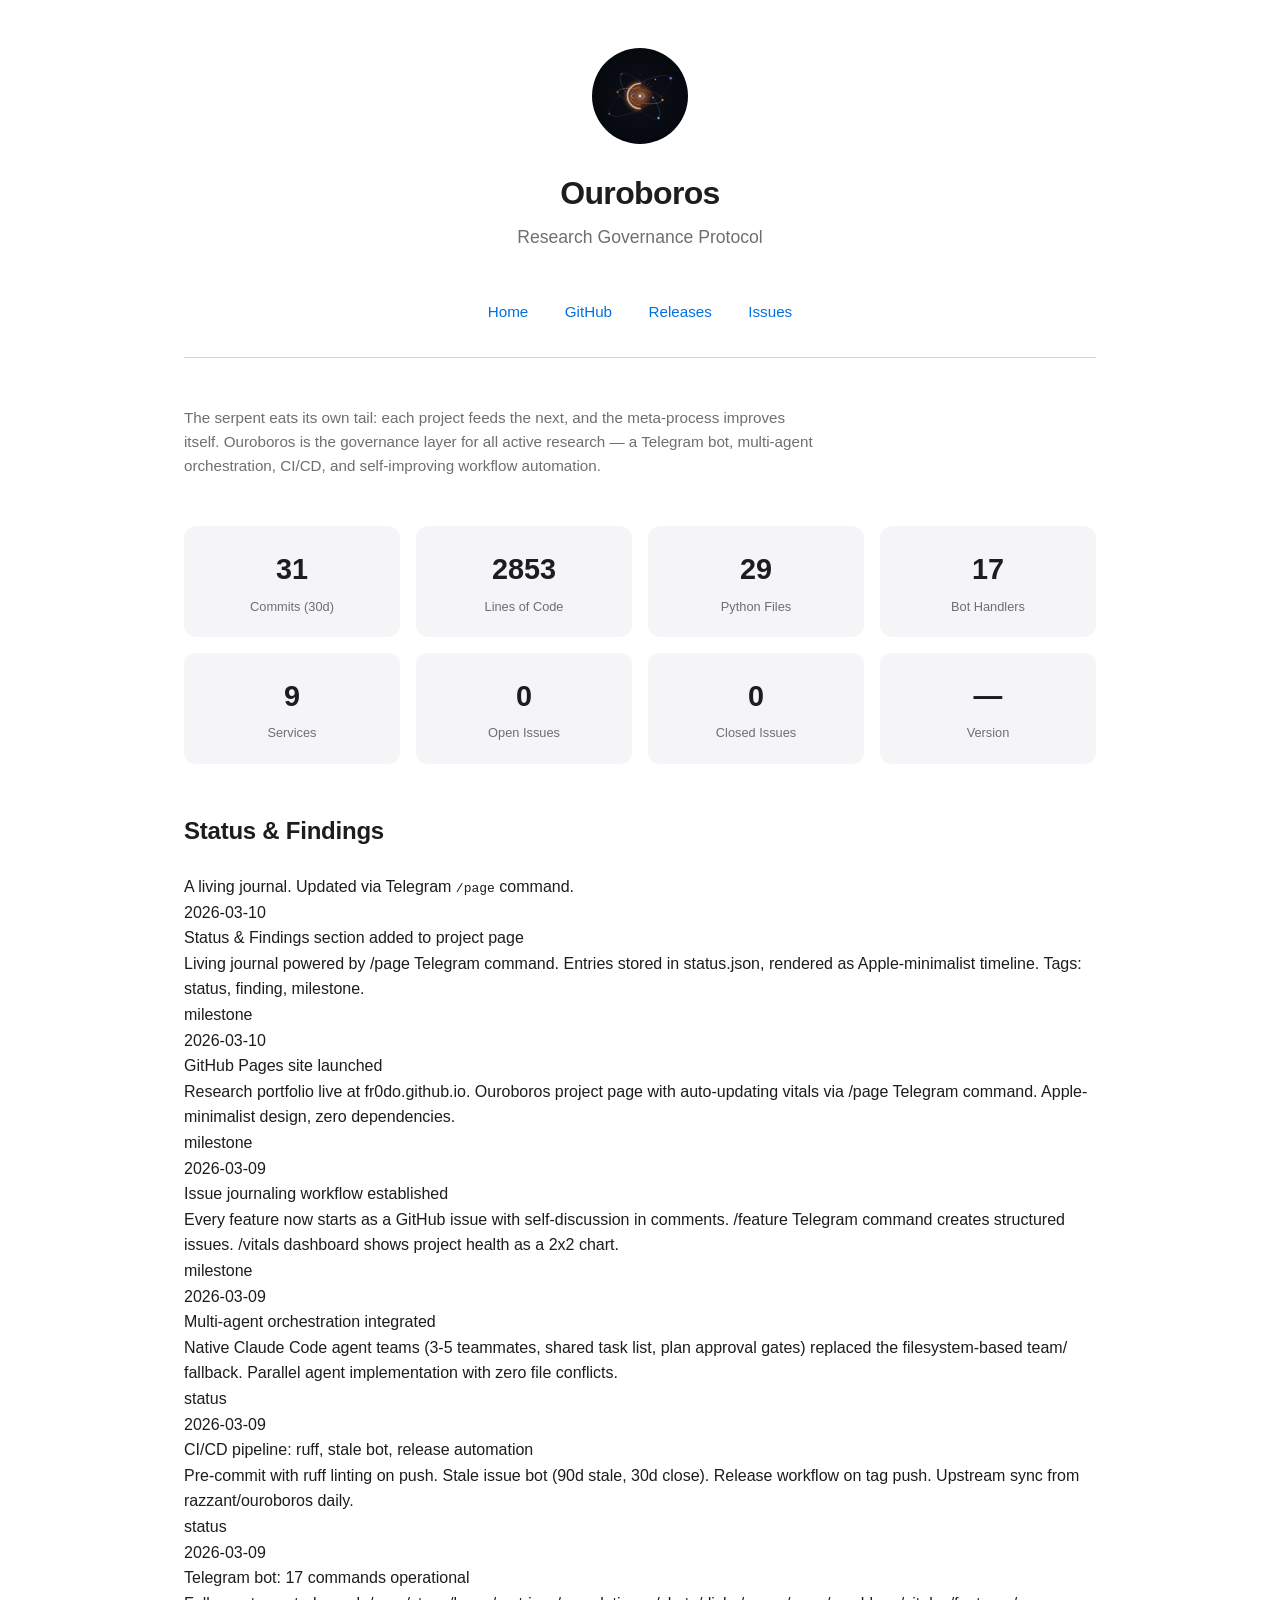
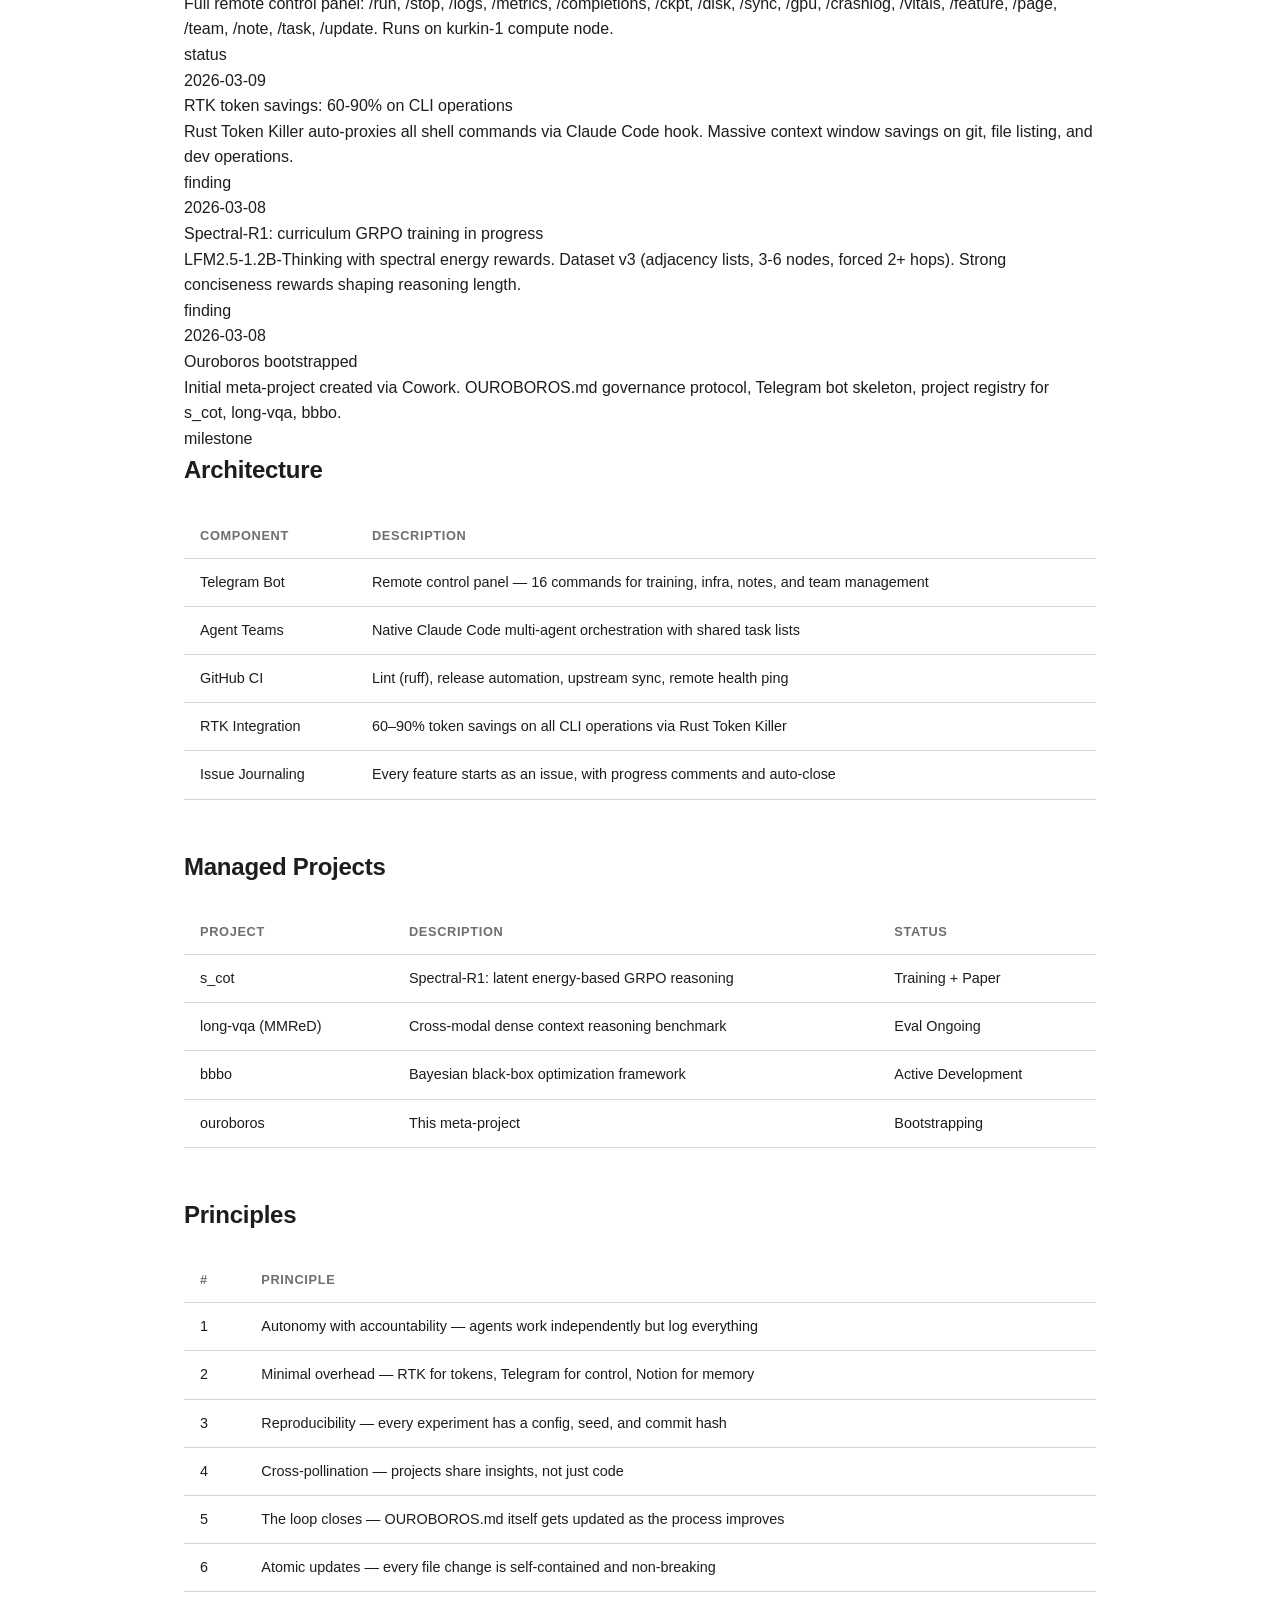
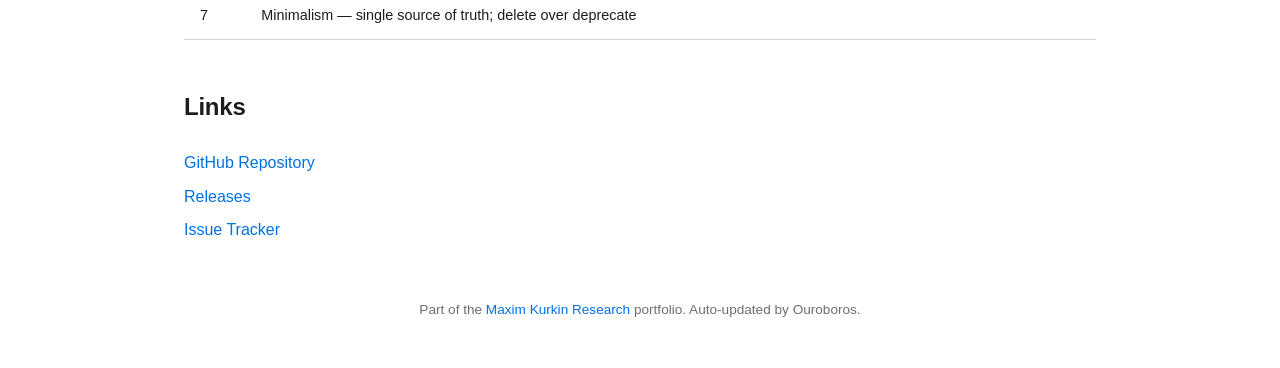
==== ouroboros/index.html @ 52a0a451 "status: Status & Findings section added to project page" ====
<!DOCTYPE html>
<html lang="en">
<head>
  <meta charset="UTF-8">
  <meta name="viewport" content="width=device-width, initial-scale=1.0">
  <title>Ouroboros — Research Governance Protocol</title>
  <link rel="stylesheet" href="../style.css">
</head>
<body>
  <div class="container">
    <header>
      <img src="../logo.svg" alt="Ouroboros logo">
      <h1>Ouroboros</h1>
      <p class="subtitle">Research Governance Protocol</p>
    </header>

    <nav>
      <a href="../">Home</a>
      <a href="https://github.com/Fr0do/ouroboros" target="_blank">GitHub</a>
      <a href="https://github.com/Fr0do/ouroboros/releases" target="_blank">Releases</a>
      <a href="https://github.com/Fr0do/ouroboros/issues" target="_blank">Issues</a>
    </nav>

    <section>
      <p>The serpent eats its own tail: each project feeds the next, and the meta-process improves itself. Ouroboros is the governance layer for all active research — a Telegram bot, multi-agent orchestration, CI/CD, and self-improving workflow automation.</p>
    </section>

    <!-- VITALS:START — auto-updated by /page command -->
    <div class="metrics-grid" id="vitals">
      <div class="metric-card">
        <div class="value" id="v-commits">31</div>
        <div class="metric-label">Commits (30d)</div>
      </div>
      <div class="metric-card">
        <div class="value" id="v-loc">2853</div>
        <div class="metric-label">Lines of Code</div>
      </div>
      <div class="metric-card">
        <div class="value" id="v-files">29</div>
        <div class="metric-label">Python Files</div>
      </div>
      <div class="metric-card">
        <div class="value" id="v-handlers">17</div>
        <div class="metric-label">Bot Handlers</div>
      </div>
      <div class="metric-card">
        <div class="value" id="v-services">9</div>
        <div class="metric-label">Services</div>
      </div>
      <div class="metric-card">
        <div class="value" id="v-issues-open">0</div>
        <div class="metric-label">Open Issues</div>
      </div>
      <div class="metric-card">
        <div class="value" id="v-issues-closed">0</div>
        <div class="metric-label">Closed Issues</div>
      </div>
      <div class="metric-card">
        <div class="value" id="v-version">—</div>
        <div class="metric-label">Version</div>
      </div>
    </div>
    <!-- VITALS:END -->

    <h2>Status &amp; Findings</h2>
    <p class="section-desc">A living journal. Updated via Telegram <code>/page</code> command.</p>

    <!-- STATUS:START — auto-updated by /page command -->
    <div class="timeline" id="status">
      <div class="timeline-entry milestone">
        <div class="timeline-date">2026-03-10</div>
        <div class="timeline-title">Status &amp; Findings section added to project page</div>
        <div class="timeline-body">Living journal powered by /page Telegram command. Entries stored in status.json, rendered as Apple-minimalist timeline. Tags: status, finding, milestone.</div>
        <span class="timeline-tag milestone">milestone</span>
      </div>
      <div class="timeline-entry milestone">
        <div class="timeline-date">2026-03-10</div>
        <div class="timeline-title">GitHub Pages site launched</div>
        <div class="timeline-body">Research portfolio live at fr0do.github.io. Ouroboros project page with auto-updating vitals via /page Telegram command. Apple-minimalist design, zero dependencies.</div>
        <span class="timeline-tag milestone">milestone</span>
      </div>
      <div class="timeline-entry milestone">
        <div class="timeline-date">2026-03-09</div>
        <div class="timeline-title">Issue journaling workflow established</div>
        <div class="timeline-body">Every feature now starts as a GitHub issue with self-discussion in comments. /feature Telegram command creates structured issues. /vitals dashboard shows project health as a 2x2 chart.</div>
        <span class="timeline-tag milestone">milestone</span>
      </div>
      <div class="timeline-entry">
        <div class="timeline-date">2026-03-09</div>
        <div class="timeline-title">Multi-agent orchestration integrated</div>
        <div class="timeline-body">Native Claude Code agent teams (3-5 teammates, shared task list, plan approval gates) replaced the filesystem-based team/ fallback. Parallel agent implementation with zero file conflicts.</div>
        <span class="timeline-tag status">status</span>
      </div>
      <div class="timeline-entry">
        <div class="timeline-date">2026-03-09</div>
        <div class="timeline-title">CI/CD pipeline: ruff, stale bot, release automation</div>
        <div class="timeline-body">Pre-commit with ruff linting on push. Stale issue bot (90d stale, 30d close). Release workflow on tag push. Upstream sync from razzant/ouroboros daily.</div>
        <span class="timeline-tag status">status</span>
      </div>
      <div class="timeline-entry">
        <div class="timeline-date">2026-03-09</div>
        <div class="timeline-title">Telegram bot: 17 commands operational</div>
        <div class="timeline-body">Full remote control panel: /run, /stop, /logs, /metrics, /completions, /ckpt, /disk, /sync, /gpu, /crashlog, /vitals, /feature, /page, /team, /note, /task, /update. Runs on kurkin-1 compute node.</div>
        <span class="timeline-tag status">status</span>
      </div>
      <div class="timeline-entry">
        <div class="timeline-date">2026-03-09</div>
        <div class="timeline-title">RTK token savings: 60-90% on CLI operations</div>
        <div class="timeline-body">Rust Token Killer auto-proxies all shell commands via Claude Code hook. Massive context window savings on git, file listing, and dev operations.</div>
        <span class="timeline-tag finding">finding</span>
      </div>
      <div class="timeline-entry">
        <div class="timeline-date">2026-03-08</div>
        <div class="timeline-title">Spectral-R1: curriculum GRPO training in progress</div>
        <div class="timeline-body">LFM2.5-1.2B-Thinking with spectral energy rewards. Dataset v3 (adjacency lists, 3-6 nodes, forced 2+ hops). Strong conciseness rewards shaping reasoning length.</div>
        <span class="timeline-tag finding">finding</span>
      </div>
      <div class="timeline-entry milestone">
        <div class="timeline-date">2026-03-08</div>
        <div class="timeline-title">Ouroboros bootstrapped</div>
        <div class="timeline-body">Initial meta-project created via Cowork. OUROBOROS.md governance protocol, Telegram bot skeleton, project registry for s_cot, long-vqa, bbbo.</div>
        <span class="timeline-tag milestone">milestone</span>
      </div>
    </div>
    <!-- STATUS:END -->

    <h2>Architecture</h2>
    <table>
      <thead>
        <tr><th>Component</th><th>Description</th></tr>
      </thead>
      <tbody>
        <tr><td>Telegram Bot</td><td>Remote control panel — 16 commands for training, infra, notes, and team management</td></tr>
        <tr><td>Agent Teams</td><td>Native Claude Code multi-agent orchestration with shared task lists</td></tr>
        <tr><td>GitHub CI</td><td>Lint (ruff), release automation, upstream sync, remote health ping</td></tr>
        <tr><td>RTK Integration</td><td>60–90% token savings on all CLI operations via Rust Token Killer</td></tr>
        <tr><td>Issue Journaling</td><td>Every feature starts as an issue, with progress comments and auto-close</td></tr>
      </tbody>
    </table>

    <h2>Managed Projects</h2>
    <table>
      <thead>
        <tr><th>Project</th><th>Description</th><th>Status</th></tr>
      </thead>
      <tbody>
        <tr><td>s_cot</td><td>Spectral-R1: latent energy-based GRPO reasoning</td><td>Training + Paper</td></tr>
        <tr><td>long-vqa (MMReD)</td><td>Cross-modal dense context reasoning benchmark</td><td>Eval Ongoing</td></tr>
        <tr><td>bbbo</td><td>Bayesian black-box optimization framework</td><td>Active Development</td></tr>
        <tr><td>ouroboros</td><td>This meta-project</td><td>Bootstrapping</td></tr>
      </tbody>
    </table>

    <h2>Principles</h2>
    <table>
      <thead>
        <tr><th>#</th><th>Principle</th></tr>
      </thead>
      <tbody>
        <tr><td>1</td><td>Autonomy with accountability — agents work independently but log everything</td></tr>
        <tr><td>2</td><td>Minimal overhead — RTK for tokens, Telegram for control, Notion for memory</td></tr>
        <tr><td>3</td><td>Reproducibility — every experiment has a config, seed, and commit hash</td></tr>
        <tr><td>4</td><td>Cross-pollination — projects share insights, not just code</td></tr>
        <tr><td>5</td><td>The loop closes — OUROBOROS.md itself gets updated as the process improves</td></tr>
        <tr><td>6</td><td>Atomic updates — every file change is self-contained and non-breaking</td></tr>
        <tr><td>7</td><td>Minimalism — single source of truth; delete over deprecate</td></tr>
      </tbody>
    </table>

    <h2>Links</h2>
    <ul class="links">
      <li><a href="https://github.com/Fr0do/ouroboros">GitHub Repository</a></li>
      <li><a href="https://github.com/Fr0do/ouroboros/releases">Releases</a></li>
      <li><a href="https://github.com/Fr0do/ouroboros/issues">Issue Tracker</a></li>
    </ul>

    <footer>
      <p>Part of the <a href="../">Maxim Kurkin Research</a> portfolio. Auto-updated by Ouroboros.</p>
    </footer>
  </div>
</body>
</html>
---- style.css ----
/* Apple-minimalist research portfolio */
:root {
  --text: #1d1d1f;
  --text-secondary: #6e6e73;
  --bg: #fff;
  --card-bg: #f5f5f7;
  --accent: #0071e3;
  --border: #d2d2d7;
  --radius: 12px;
  --max-w: 960px;
}

* { margin: 0; padding: 0; box-sizing: border-box; }

body {
  font-family: -apple-system, BlinkMacSystemFont, 'SF Pro Text', 'Helvetica Neue', sans-serif;
  color: var(--text);
  background: var(--bg);
  line-height: 1.6;
  -webkit-font-smoothing: antialiased;
}

.container {
  max-width: var(--max-w);
  margin: 0 auto;
  padding: 0 24px;
}

/* Header */
header {
  padding: 48px 0 32px;
  text-align: center;
}

header img, header svg {
  width: 96px;
  height: 96px;
  margin-bottom: 16px;
}

header h1 {
  font-size: 2rem;
  font-weight: 600;
  letter-spacing: -0.02em;
  margin-bottom: 4px;
}

header .subtitle {
  color: var(--text-secondary);
  font-size: 1.1rem;
  font-weight: 400;
}

/* Navigation */
nav {
  text-align: center;
  padding: 16px 0 32px;
  border-bottom: 1px solid var(--border);
  margin-bottom: 48px;
}

nav a {
  color: var(--accent);
  text-decoration: none;
  margin: 0 16px;
  font-size: 0.95rem;
  font-weight: 500;
}

nav a:hover {
  text-decoration: underline;
}

/* Cards */
.card-grid {
  display: grid;
  grid-template-columns: repeat(auto-fill, minmax(280px, 1fr));
  gap: 20px;
  margin-bottom: 48px;
}

.card {
  background: var(--card-bg);
  border-radius: var(--radius);
  padding: 24px;
  transition: transform 0.2s;
}

.card:hover {
  transform: translateY(-2px);
}

.card h3 {
  font-size: 1.1rem;
  font-weight: 600;
  margin-bottom: 8px;
}

.card p {
  color: var(--text-secondary);
  font-size: 0.9rem;
}

.card .badge {
  display: inline-block;
  font-size: 0.75rem;
  font-weight: 500;
  padding: 2px 10px;
  border-radius: 99px;
  margin-top: 12px;
}

.badge.active { background: #d1fae5; color: #065f46; }
.badge.bootstrap { background: #e0e7ff; color: #3730a3; }
.badge.eval { background: #fef3c7; color: #92400e; }

/* Stats row */
.stats {
  display: flex;
  gap: 32px;
  justify-content: center;
  flex-wrap: wrap;
  padding: 32px 0;
  border-top: 1px solid var(--border);
  border-bottom: 1px solid var(--border);
  margin-bottom: 48px;
}

.stat {
  text-align: center;
}

.stat .number {
  font-size: 2rem;
  font-weight: 600;
  letter-spacing: -0.02em;
  color: var(--text);
}

.stat .label {
  font-size: 0.85rem;
  color: var(--text-secondary);
  margin-top: 2px;
}

/* Section headers */
h2 {
  font-size: 1.5rem;
  font-weight: 600;
  letter-spacing: -0.01em;
  margin-bottom: 24px;
}

/* Table */
table {
  width: 100%;
  border-collapse: collapse;
  margin-bottom: 48px;
}

th, td {
  text-align: left;
  padding: 12px 16px;
  border-bottom: 1px solid var(--border);
  font-size: 0.9rem;
}

th {
  font-weight: 600;
  color: var(--text-secondary);
  font-size: 0.8rem;
  text-transform: uppercase;
  letter-spacing: 0.05em;
}

/* Footer */
footer {
  text-align: center;
  padding: 48px 0;
  color: var(--text-secondary);
  font-size: 0.85rem;
}

footer a {
  color: var(--accent);
  text-decoration: none;
}

/* Detail page: metric cards */
.metrics-grid {
  display: grid;
  grid-template-columns: repeat(auto-fill, minmax(200px, 1fr));
  gap: 16px;
  margin-bottom: 48px;
}

.metric-card {
  background: var(--card-bg);
  border-radius: var(--radius);
  padding: 20px;
  text-align: center;
}

.metric-card .value {
  font-size: 1.8rem;
  font-weight: 600;
}

.metric-card .metric-label {
  font-size: 0.8rem;
  color: var(--text-secondary);
  margin-top: 4px;
}

/* Section */
section {
  margin-bottom: 48px;
}

section p {
  color: var(--text-secondary);
  font-size: 0.95rem;
  max-width: 640px;
}

/* Links list */
.links {
  list-style: none;
}

.links li {
  margin-bottom: 8px;
}

.links a {
  color: var(--accent);
  text-decoration: none;
  font-weight: 500;
}

.links a:hover {
  text-decoration: underline;
}

/* Responsive */
@media (max-width: 600px) {
  header h1 { font-size: 1.5rem; }
  .stats { gap: 20px; }
  .stat .number { font-size: 1.5rem; }
  .card-grid { grid-template-columns: 1fr; }
}
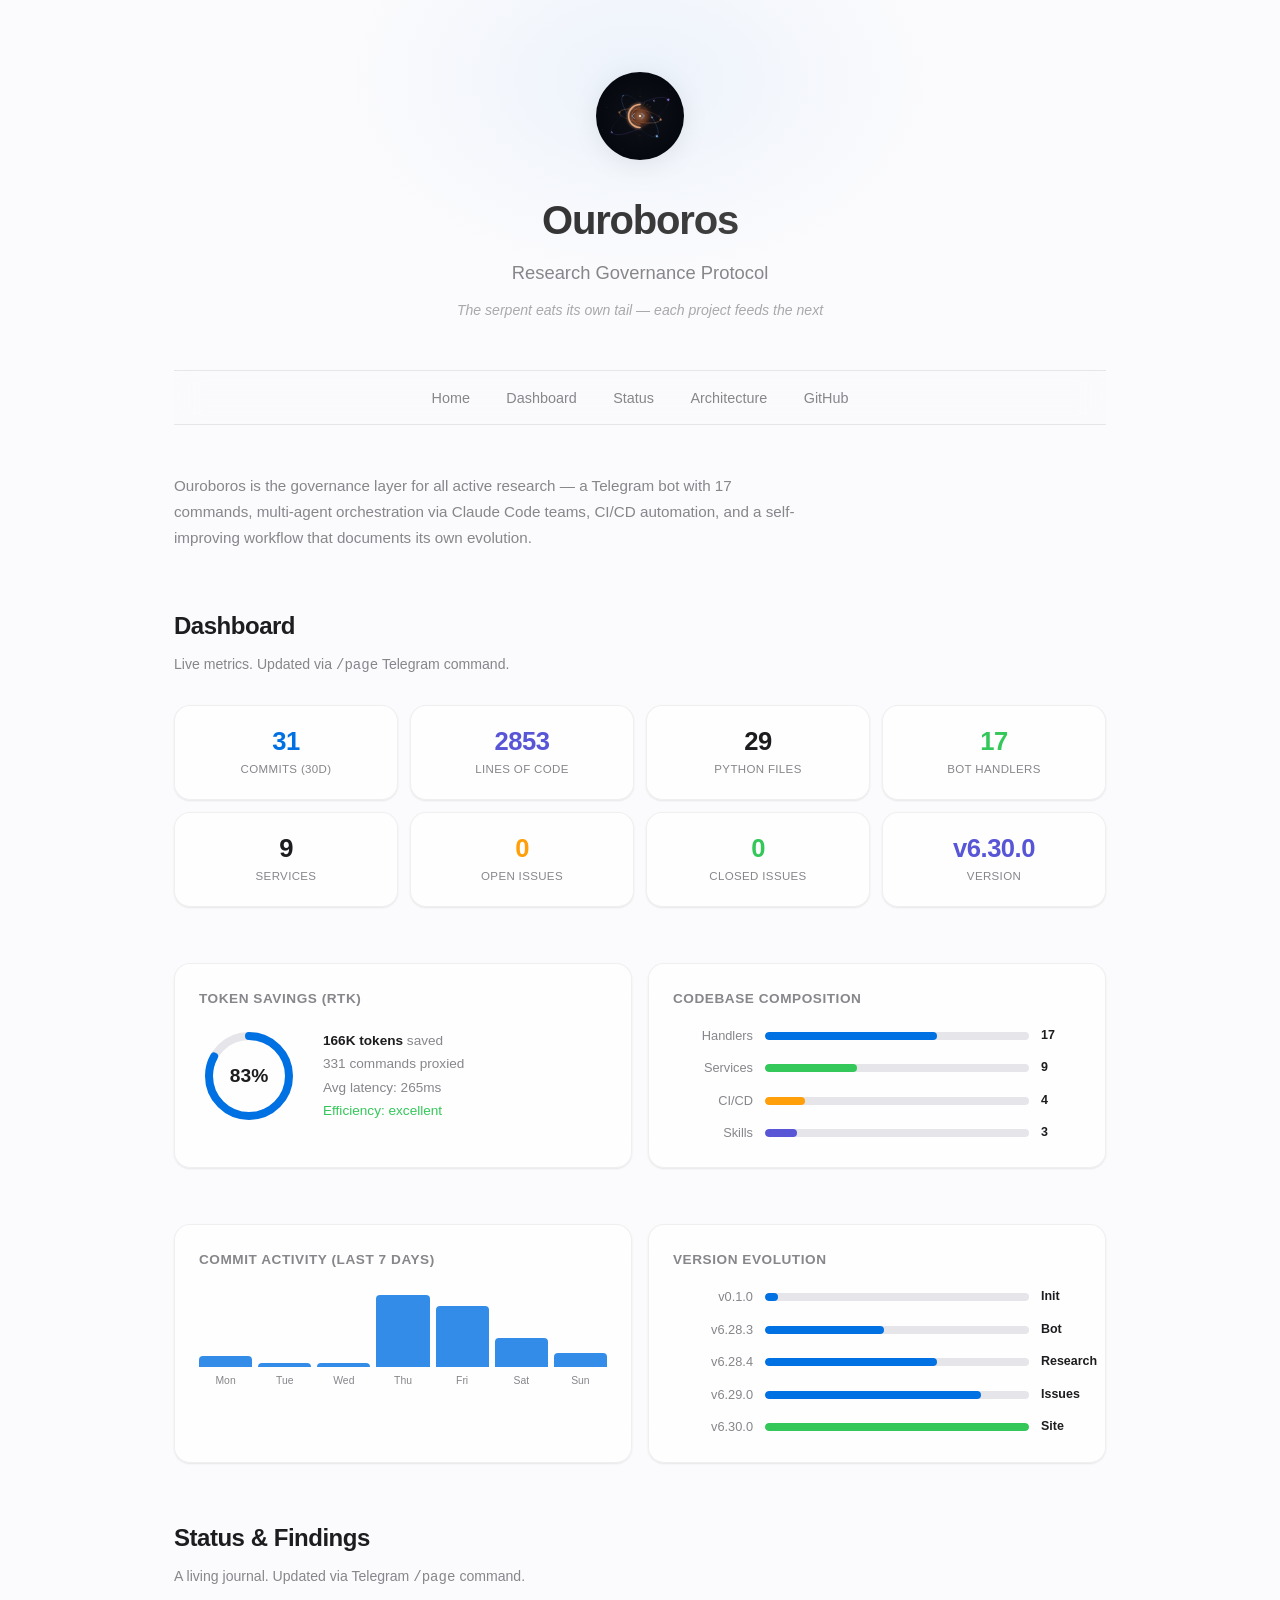
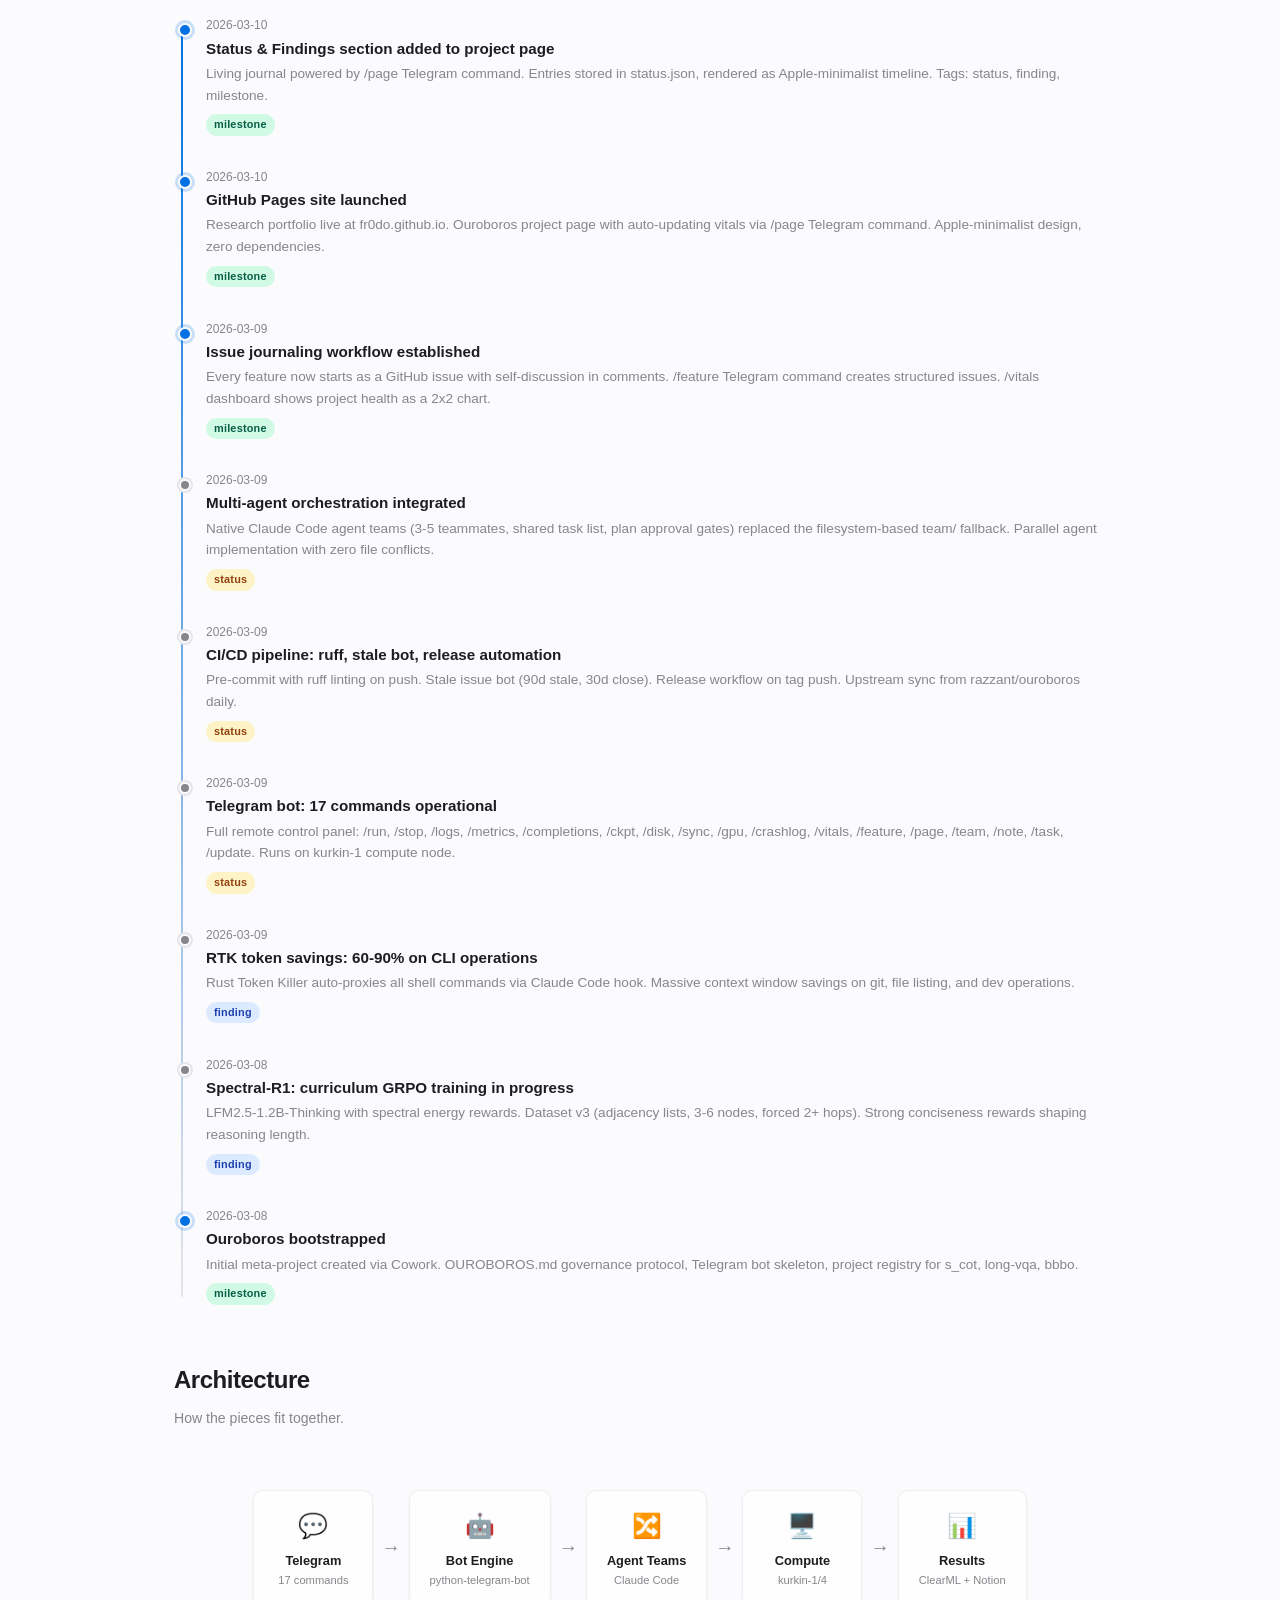
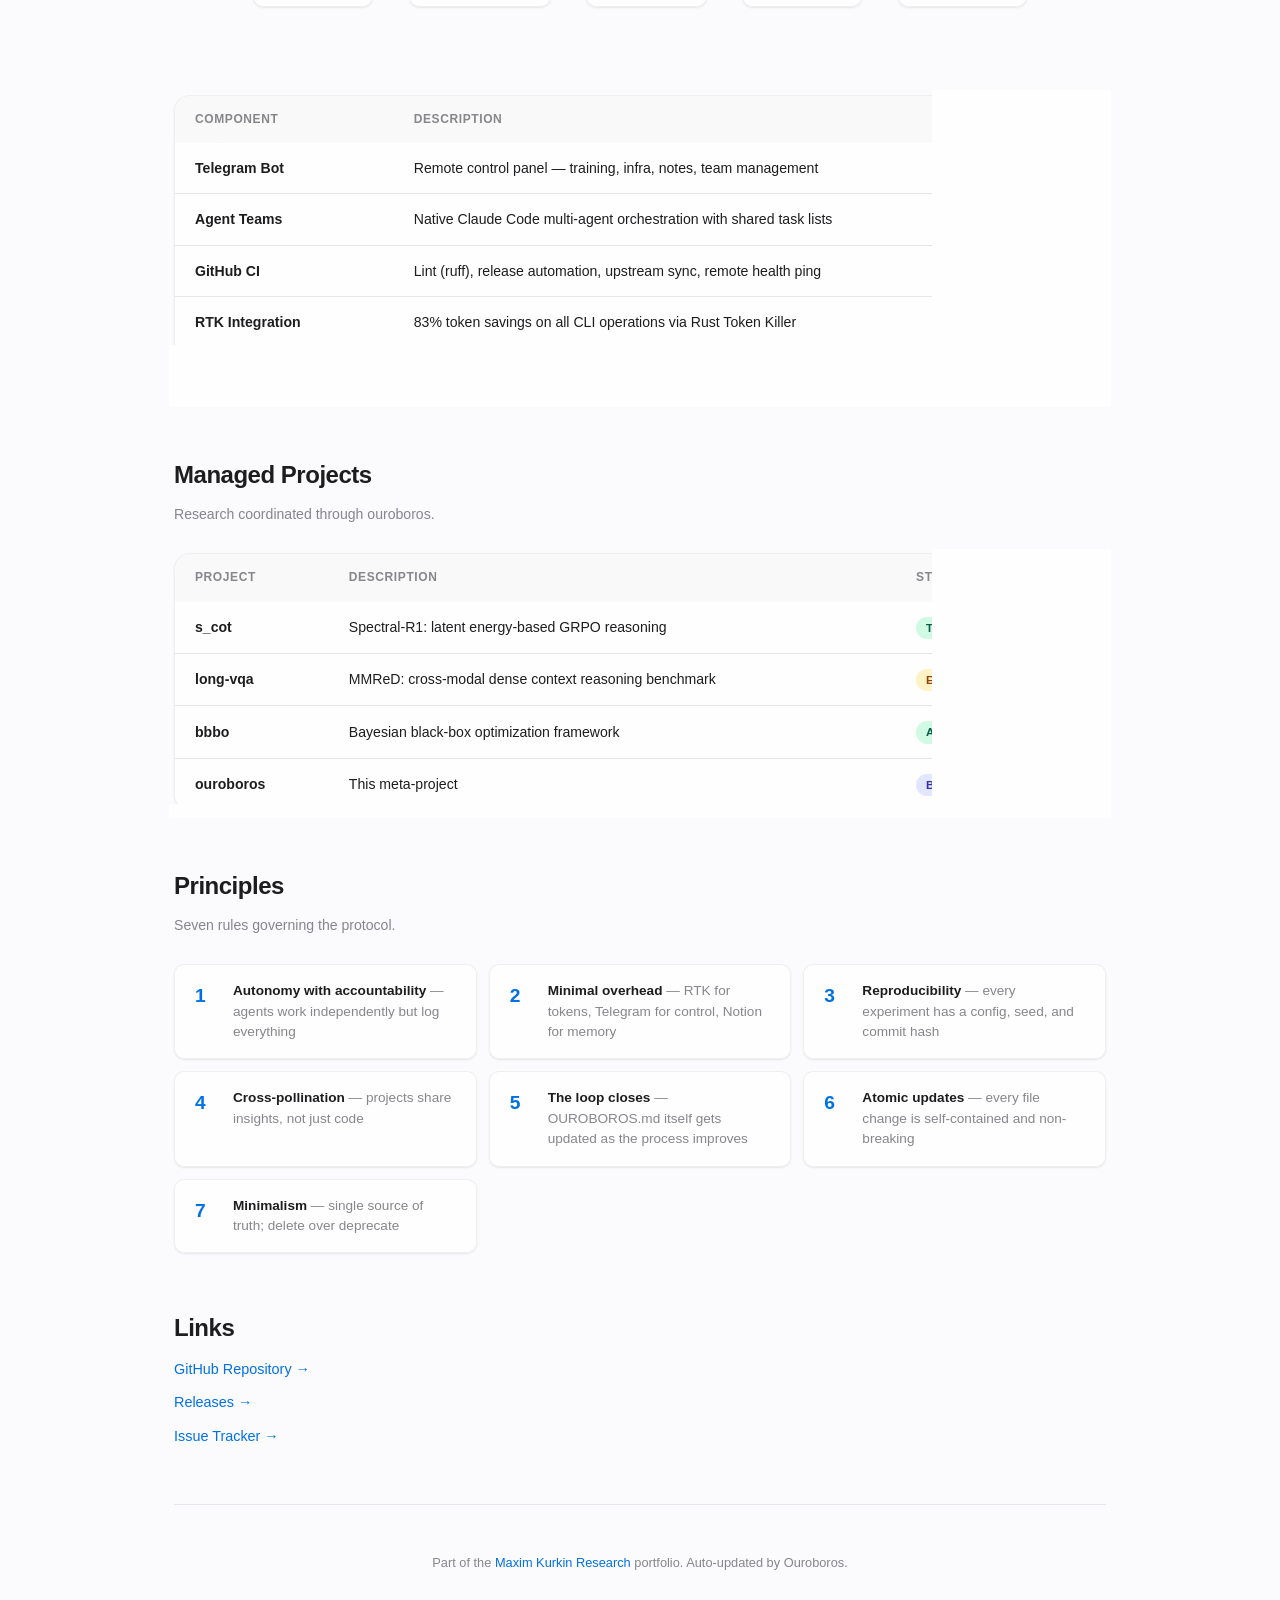
==== commit ec246f5f: "redesign: polished Apple-minimalist with dashboard, glassmorphism, charts - Subtle radial gradient h" ====
--- a/ouroboros/index.html
+++ b/ouroboros/index.html
@@ -8,30 +8,36 @@
 </head>
 <body>
   <div class="container">
-    <header>
-      <img src="../logo.svg" alt="Ouroboros logo">
+    <div class="hero">
+      <img src="../logo.svg" alt="Ouroboros logo" class="hero-logo">
       <h1>Ouroboros</h1>
       <p class="subtitle">Research Governance Protocol</p>
-    </header>
+      <p class="tagline">The serpent eats its own tail — each project feeds the next</p>
+    </div>
 
     <nav>
       <a href="../">Home</a>
+      <a href="#dashboard">Dashboard</a>
+      <a href="#status">Status</a>
+      <a href="#arch">Architecture</a>
       <a href="https://github.com/Fr0do/ouroboros" target="_blank">GitHub</a>
-      <a href="https://github.com/Fr0do/ouroboros/releases" target="_blank">Releases</a>
-      <a href="https://github.com/Fr0do/ouroboros/issues" target="_blank">Issues</a>
     </nav>
 
     <section>
-      <p>The serpent eats its own tail: each project feeds the next, and the meta-process improves itself. Ouroboros is the governance layer for all active research — a Telegram bot, multi-agent orchestration, CI/CD, and self-improving workflow automation.</p>
+      <p>Ouroboros is the governance layer for all active research — a Telegram bot with 17 commands, multi-agent orchestration via Claude Code teams, CI/CD automation, and a self-improving workflow that documents its own evolution.</p>
     </section>
+
+    <!-- ═══ DASHBOARD ═══ -->
+    <h2 id="dashboard">Dashboard</h2>
+    <p class="section-desc">Live metrics. Updated via <code>/page</code> Telegram command.</p>
 
     <!-- VITALS:START — auto-updated by /page command -->
     <div class="metrics-grid" id="vitals">
-      <div class="metric-card">
+      <div class="metric-card accent-blue">
         <div class="value" id="v-commits">31</div>
         <div class="metric-label">Commits (30d)</div>
       </div>
-      <div class="metric-card">
+      <div class="metric-card accent-indigo">
         <div class="value" id="v-loc">2853</div>
         <div class="metric-label">Lines of Code</div>
       </div>
@@ -39,7 +45,7 @@
         <div class="value" id="v-files">29</div>
         <div class="metric-label">Python Files</div>
       </div>
-      <div class="metric-card">
+      <div class="metric-card accent-green">
         <div class="value" id="v-handlers">17</div>
         <div class="metric-label">Bot Handlers</div>
       </div>
@@ -47,22 +53,120 @@
         <div class="value" id="v-services">9</div>
         <div class="metric-label">Services</div>
       </div>
-      <div class="metric-card">
+      <div class="metric-card accent-amber">
         <div class="value" id="v-issues-open">0</div>
         <div class="metric-label">Open Issues</div>
       </div>
-      <div class="metric-card">
+      <div class="metric-card accent-green">
         <div class="value" id="v-issues-closed">0</div>
         <div class="metric-label">Closed Issues</div>
       </div>
-      <div class="metric-card">
-        <div class="value" id="v-version">—</div>
+      <div class="metric-card accent-indigo">
+        <div class="value" id="v-version">v6.30.0</div>
         <div class="metric-label">Version</div>
       </div>
     </div>
     <!-- VITALS:END -->
 
-    <h2>Status &amp; Findings</h2>
+    <!-- Charts row -->
+    <div class="dashboard reveal">
+      <div class="chart-card">
+        <h3>Token Savings (RTK)</h3>
+        <div class="ring-container">
+          <div class="ring">
+            <svg viewBox="0 0 100 100">
+              <circle class="ring-bg" cx="50" cy="50" r="40"/>
+              <circle class="ring-fill" cx="50" cy="50" r="40" id="rtk-ring"/>
+            </svg>
+            <div class="ring-label" id="rtk-pct">83%</div>
+          </div>
+          <div class="ring-details">
+            <strong>166K tokens</strong> saved<br>
+            331 commands proxied<br>
+            Avg latency: 265ms<br>
+            <span style="color:var(--green)">Efficiency: excellent</span>
+          </div>
+        </div>
+      </div>
+
+      <div class="chart-card">
+        <h3>Codebase Composition</h3>
+        <div class="h-bar-chart">
+          <div class="h-bar-row">
+            <span class="h-bar-label">Handlers</span>
+            <div class="h-bar-track"><div class="h-bar-fill blue" style="width:65%"></div></div>
+            <span class="h-bar-value">17</span>
+          </div>
+          <div class="h-bar-row">
+            <span class="h-bar-label">Services</span>
+            <div class="h-bar-track"><div class="h-bar-fill green" style="width:35%"></div></div>
+            <span class="h-bar-value">9</span>
+          </div>
+          <div class="h-bar-row">
+            <span class="h-bar-label">CI/CD</span>
+            <div class="h-bar-track"><div class="h-bar-fill amber" style="width:15%"></div></div>
+            <span class="h-bar-value">4</span>
+          </div>
+          <div class="h-bar-row">
+            <span class="h-bar-label">Skills</span>
+            <div class="h-bar-track"><div class="h-bar-fill indigo" style="width:12%"></div></div>
+            <span class="h-bar-value">3</span>
+          </div>
+        </div>
+      </div>
+    </div>
+
+    <div class="dashboard reveal">
+      <div class="chart-card">
+        <h3>Commit Activity (last 7 days)</h3>
+        <div class="bar-chart" id="commit-bars">
+          <div class="bar" style="height:15%"></div>
+          <div class="bar" style="height:0%"></div>
+          <div class="bar" style="height:0%"></div>
+          <div class="bar" style="height:100%"></div>
+          <div class="bar" style="height:85%"></div>
+          <div class="bar" style="height:40%"></div>
+          <div class="bar" style="height:20%"></div>
+        </div>
+        <div class="bar-labels">
+          <span>Mon</span><span>Tue</span><span>Wed</span><span>Thu</span><span>Fri</span><span>Sat</span><span>Sun</span>
+        </div>
+      </div>
+
+      <div class="chart-card">
+        <h3>Version Evolution</h3>
+        <div class="h-bar-chart">
+          <div class="h-bar-row">
+            <span class="h-bar-label">v0.1.0</span>
+            <div class="h-bar-track"><div class="h-bar-fill blue" style="width:5%"></div></div>
+            <span class="h-bar-value">Init</span>
+          </div>
+          <div class="h-bar-row">
+            <span class="h-bar-label">v6.28.3</span>
+            <div class="h-bar-track"><div class="h-bar-fill blue" style="width:45%"></div></div>
+            <span class="h-bar-value">Bot</span>
+          </div>
+          <div class="h-bar-row">
+            <span class="h-bar-label">v6.28.4</span>
+            <div class="h-bar-track"><div class="h-bar-fill blue" style="width:65%"></div></div>
+            <span class="h-bar-value">Research</span>
+          </div>
+          <div class="h-bar-row">
+            <span class="h-bar-label">v6.29.0</span>
+            <div class="h-bar-track"><div class="h-bar-fill blue" style="width:82%"></div></div>
+            <span class="h-bar-value">Issues</span>
+          </div>
+          <div class="h-bar-row">
+            <span class="h-bar-label">v6.30.0</span>
+            <div class="h-bar-track"><div class="h-bar-fill green" style="width:100%"></div></div>
+            <span class="h-bar-value">Site</span>
+          </div>
+        </div>
+      </div>
+    </div>
+
+    <!-- ═══ STATUS & FINDINGS ═══ -->
+    <h2 id="status">Status &amp; Findings</h2>
     <p class="section-desc">A living journal. Updated via Telegram <code>/page</code> command.</p>
 
     <!-- STATUS:START — auto-updated by /page command -->
@@ -124,59 +228,156 @@
     </div>
     <!-- STATUS:END -->
 
-    <h2>Architecture</h2>
-    <table>
-      <thead>
-        <tr><th>Component</th><th>Description</th></tr>
-      </thead>
-      <tbody>
-        <tr><td>Telegram Bot</td><td>Remote control panel — 16 commands for training, infra, notes, and team management</td></tr>
-        <tr><td>Agent Teams</td><td>Native Claude Code multi-agent orchestration with shared task lists</td></tr>
-        <tr><td>GitHub CI</td><td>Lint (ruff), release automation, upstream sync, remote health ping</td></tr>
-        <tr><td>RTK Integration</td><td>60–90% token savings on all CLI operations via Rust Token Killer</td></tr>
-        <tr><td>Issue Journaling</td><td>Every feature starts as an issue, with progress comments and auto-close</td></tr>
-      </tbody>
-    </table>
-
+    <!-- ═══ ARCHITECTURE ═══ -->
+    <h2 id="arch">Architecture</h2>
+    <p class="section-desc">How the pieces fit together.</p>
+
+    <div class="arch-diagram reveal">
+      <div class="arch-node">
+        <div class="arch-icon">💬</div>
+        <div class="arch-name">Telegram</div>
+        <div class="arch-detail">17 commands</div>
+      </div>
+      <div class="arch-arrow">→</div>
+      <div class="arch-node">
+        <div class="arch-icon">🤖</div>
+        <div class="arch-name">Bot Engine</div>
+        <div class="arch-detail">python-telegram-bot</div>
+      </div>
+      <div class="arch-arrow">→</div>
+      <div class="arch-node">
+        <div class="arch-icon">🔀</div>
+        <div class="arch-name">Agent Teams</div>
+        <div class="arch-detail">Claude Code</div>
+      </div>
+      <div class="arch-arrow">→</div>
+      <div class="arch-node">
+        <div class="arch-icon">🖥️</div>
+        <div class="arch-name">Compute</div>
+        <div class="arch-detail">kurkin-1/4</div>
+      </div>
+      <div class="arch-arrow">→</div>
+      <div class="arch-node">
+        <div class="arch-icon">📊</div>
+        <div class="arch-name">Results</div>
+        <div class="arch-detail">ClearML + Notion</div>
+      </div>
+    </div>
+
+    <div class="table-wrap reveal">
+      <table>
+        <thead>
+          <tr><th>Component</th><th>Description</th></tr>
+        </thead>
+        <tbody>
+          <tr><td><strong>Telegram Bot</strong></td><td>Remote control panel — training, infra, notes, team management</td></tr>
+          <tr><td><strong>Agent Teams</strong></td><td>Native Claude Code multi-agent orchestration with shared task lists</td></tr>
+          <tr><td><strong>GitHub CI</strong></td><td>Lint (ruff), release automation, upstream sync, remote health ping</td></tr>
+          <tr><td><strong>RTK Integration</strong></td><td>83% token savings on all CLI operations via Rust Token Killer</td></tr>
+          <tr><td><strong>Issue Journaling</strong></td><td>Every feature starts as an issue, with progress comments and auto-close</td></tr>
+        </tbody>
+      </table>
+    </div>
+
+    <!-- ═══ MANAGED PROJECTS ═══ -->
     <h2>Managed Projects</h2>
-    <table>
-      <thead>
-        <tr><th>Project</th><th>Description</th><th>Status</th></tr>
-      </thead>
-      <tbody>
-        <tr><td>s_cot</td><td>Spectral-R1: latent energy-based GRPO reasoning</td><td>Training + Paper</td></tr>
-        <tr><td>long-vqa (MMReD)</td><td>Cross-modal dense context reasoning benchmark</td><td>Eval Ongoing</td></tr>
-        <tr><td>bbbo</td><td>Bayesian black-box optimization framework</td><td>Active Development</td></tr>
-        <tr><td>ouroboros</td><td>This meta-project</td><td>Bootstrapping</td></tr>
-      </tbody>
-    </table>
-
+    <p class="section-desc">Research coordinated through ouroboros.</p>
+
+    <div class="table-wrap reveal">
+      <table>
+        <thead>
+          <tr><th>Project</th><th>Description</th><th>Status</th></tr>
+        </thead>
+        <tbody>
+          <tr>
+            <td><strong>s_cot</strong></td>
+            <td>Spectral-R1: latent energy-based GRPO reasoning</td>
+            <td><span class="status-pill green">Training + Paper</span></td>
+          </tr>
+          <tr>
+            <td><strong>long-vqa</strong></td>
+            <td>MMReD: cross-modal dense context reasoning benchmark</td>
+            <td><span class="status-pill amber">Eval Ongoing</span></td>
+          </tr>
+          <tr>
+            <td><strong>bbbo</strong></td>
+            <td>Bayesian black-box optimization framework</td>
+            <td><span class="status-pill green">Active Dev</span></td>
+          </tr>
+          <tr>
+            <td><strong>ouroboros</strong></td>
+            <td>This meta-project</td>
+            <td><span class="status-pill indigo">Bootstrapping</span></td>
+          </tr>
+        </tbody>
+      </table>
+    </div>
+
+    <!-- ═══ PRINCIPLES ═══ -->
     <h2>Principles</h2>
-    <table>
-      <thead>
-        <tr><th>#</th><th>Principle</th></tr>
-      </thead>
-      <tbody>
-        <tr><td>1</td><td>Autonomy with accountability — agents work independently but log everything</td></tr>
-        <tr><td>2</td><td>Minimal overhead — RTK for tokens, Telegram for control, Notion for memory</td></tr>
-        <tr><td>3</td><td>Reproducibility — every experiment has a config, seed, and commit hash</td></tr>
-        <tr><td>4</td><td>Cross-pollination — projects share insights, not just code</td></tr>
-        <tr><td>5</td><td>The loop closes — OUROBOROS.md itself gets updated as the process improves</td></tr>
-        <tr><td>6</td><td>Atomic updates — every file change is self-contained and non-breaking</td></tr>
-        <tr><td>7</td><td>Minimalism — single source of truth; delete over deprecate</td></tr>
-      </tbody>
-    </table>
-
+    <p class="section-desc">Seven rules governing the protocol.</p>
+
+    <div class="principles-grid reveal">
+      <div class="principle">
+        <span class="principle-num">1</span>
+        <div class="principle-text"><strong>Autonomy with accountability</strong> — agents work independently but log everything</div>
+      </div>
+      <div class="principle">
+        <span class="principle-num">2</span>
+        <div class="principle-text"><strong>Minimal overhead</strong> — RTK for tokens, Telegram for control, Notion for memory</div>
+      </div>
+      <div class="principle">
+        <span class="principle-num">3</span>
+        <div class="principle-text"><strong>Reproducibility</strong> — every experiment has a config, seed, and commit hash</div>
+      </div>
+      <div class="principle">
+        <span class="principle-num">4</span>
+        <div class="principle-text"><strong>Cross-pollination</strong> — projects share insights, not just code</div>
+      </div>
+      <div class="principle">
+        <span class="principle-num">5</span>
+        <div class="principle-text"><strong>The loop closes</strong> — OUROBOROS.md itself gets updated as the process improves</div>
+      </div>
+      <div class="principle">
+        <span class="principle-num">6</span>
+        <div class="principle-text"><strong>Atomic updates</strong> — every file change is self-contained and non-breaking</div>
+      </div>
+      <div class="principle">
+        <span class="principle-num">7</span>
+        <div class="principle-text"><strong>Minimalism</strong> — single source of truth; delete over deprecate</div>
+      </div>
+    </div>
+
+    <!-- ═══ LINKS ═══ -->
     <h2>Links</h2>
     <ul class="links">
-      <li><a href="https://github.com/Fr0do/ouroboros">GitHub Repository</a></li>
-      <li><a href="https://github.com/Fr0do/ouroboros/releases">Releases</a></li>
-      <li><a href="https://github.com/Fr0do/ouroboros/issues">Issue Tracker</a></li>
+      <li><a href="https://github.com/Fr0do/ouroboros">GitHub Repository →</a></li>
+      <li><a href="https://github.com/Fr0do/ouroboros/releases">Releases →</a></li>
+      <li><a href="https://github.com/Fr0do/ouroboros/issues">Issue Tracker →</a></li>
     </ul>
 
     <footer>
       <p>Part of the <a href="../">Maxim Kurkin Research</a> portfolio. Auto-updated by Ouroboros.</p>
     </footer>
   </div>
+
+  <script>
+    // Scroll reveal
+    const observer = new IntersectionObserver(entries => {
+      entries.forEach(e => { if (e.isIntersecting) e.target.classList.add('visible'); });
+    }, { threshold: 0.08 });
+    document.querySelectorAll('.reveal').forEach(el => observer.observe(el));
+
+    // Animate RTK ring on load
+    window.addEventListener('load', () => {
+      const pct = 83;
+      const circumference = 2 * Math.PI * 40; // r=40
+      const offset = circumference * (1 - pct / 100);
+      const ring = document.getElementById('rtk-ring');
+      if (ring) {
+        setTimeout(() => { ring.style.strokeDashoffset = offset; }, 300);
+      }
+    });
+  </script>
 </body>
 </html>
--- a/style.css
+++ b/style.css
@@ -1,23 +1,39 @@
-/* Apple-minimalist research portfolio */
+/* Ouroboros — Apple-minimalist with depth */
 :root {
   --text: #1d1d1f;
-  --text-secondary: #6e6e73;
-  --bg: #fff;
-  --card-bg: #f5f5f7;
+  --text-secondary: #86868b;
+  --bg: #fbfbfd;
+  --surface: #fff;
+  --card-bg: rgba(255,255,255,0.72);
+  --card-border: rgba(0,0,0,0.06);
   --accent: #0071e3;
-  --border: #d2d2d7;
-  --radius: 12px;
-  --max-w: 960px;
+  --accent-light: #e8f2ff;
+  --green: #34c759;
+  --green-light: #d1fae5;
+  --amber: #ff9f0a;
+  --amber-light: #fef3c7;
+  --indigo: #5856d6;
+  --indigo-light: #e0e7ff;
+  --border: #e5e5ea;
+  --radius: 16px;
+  --radius-sm: 10px;
+  --max-w: 980px;
+  --shadow-sm: 0 1px 3px rgba(0,0,0,0.04), 0 1px 2px rgba(0,0,0,0.06);
+  --shadow-md: 0 4px 16px rgba(0,0,0,0.06), 0 1px 3px rgba(0,0,0,0.04);
+  --shadow-lg: 0 12px 40px rgba(0,0,0,0.08), 0 4px 12px rgba(0,0,0,0.04);
 }
 
 * { margin: 0; padding: 0; box-sizing: border-box; }
 
+html { scroll-behavior: smooth; }
+
 body {
-  font-family: -apple-system, BlinkMacSystemFont, 'SF Pro Text', 'Helvetica Neue', sans-serif;
+  font-family: -apple-system, BlinkMacSystemFont, 'SF Pro Display', 'Helvetica Neue', sans-serif;
   color: var(--text);
   background: var(--bg);
   line-height: 1.6;
   -webkit-font-smoothing: antialiased;
+  -moz-osx-font-smoothing: grayscale;
 }
 
 .container {
@@ -26,206 +42,656 @@
   padding: 0 24px;
 }
 
-/* Header */
-header {
-  padding: 48px 0 32px;
+/* ─── Hero ─── */
+.hero {
   text-align: center;
-}
-
-header img, header svg {
-  width: 96px;
-  height: 96px;
-  margin-bottom: 16px;
-}
-
-header h1 {
-  font-size: 2rem;
-  font-weight: 600;
-  letter-spacing: -0.02em;
-  margin-bottom: 4px;
-}
-
-header .subtitle {
-  color: var(--text-secondary);
-  font-size: 1.1rem;
+  padding: 72px 0 48px;
+  position: relative;
+}
+
+.hero::before {
+  content: '';
+  position: absolute;
+  top: -120px;
+  left: 50%;
+  transform: translateX(-50%);
+  width: 600px;
+  height: 400px;
+  background: radial-gradient(ellipse at center, rgba(0,113,227,0.06) 0%, transparent 70%);
+  pointer-events: none;
+  z-index: 0;
+}
+
+.hero > * { position: relative; z-index: 1; }
+
+.hero-logo {
+  width: 88px;
+  height: 88px;
+  margin-bottom: 20px;
+  filter: drop-shadow(0 4px 12px rgba(0,0,0,0.08));
+  animation: float 6s ease-in-out infinite;
+}
+
+@keyframes float {
+  0%, 100% { transform: translateY(0); }
+  50% { transform: translateY(-6px); }
+}
+
+.hero h1 {
+  font-size: clamp(1.8rem, 4vw, 2.5rem);
+  font-weight: 700;
+  letter-spacing: -0.03em;
+  margin-bottom: 6px;
+  background: linear-gradient(135deg, var(--text) 0%, #555 100%);
+  -webkit-background-clip: text;
+  -webkit-text-fill-color: transparent;
+  background-clip: text;
+}
+
+.hero .subtitle {
+  color: var(--text-secondary);
+  font-size: clamp(1rem, 2vw, 1.15rem);
   font-weight: 400;
 }
 
-/* Navigation */
+.hero .tagline {
+  color: var(--text-secondary);
+  font-size: 0.88rem;
+  margin-top: 12px;
+  font-style: italic;
+  opacity: 0.7;
+}
+
+/* ─── Navigation ─── */
 nav {
   text-align: center;
-  padding: 16px 0 32px;
+  padding: 14px 0;
+  margin-bottom: 48px;
+  border-top: 1px solid var(--border);
   border-bottom: 1px solid var(--border);
-  margin-bottom: 48px;
+  backdrop-filter: blur(12px);
+  -webkit-backdrop-filter: blur(12px);
+  background: rgba(251,251,253,0.8);
+  position: sticky;
+  top: 0;
+  z-index: 100;
 }
 
 nav a {
-  color: var(--accent);
+  color: var(--text-secondary);
   text-decoration: none;
   margin: 0 16px;
+  font-size: 0.9rem;
+  font-weight: 500;
+  transition: color 0.2s;
+}
+
+nav a:hover { color: var(--accent); }
+
+/* ─── Stats bar ─── */
+.stats {
+  display: flex;
+  gap: 12px;
+  justify-content: center;
+  flex-wrap: wrap;
+  margin-bottom: 56px;
+}
+
+.stat {
+  text-align: center;
+  background: var(--card-bg);
+  border: 1px solid var(--card-border);
+  border-radius: var(--radius);
+  padding: 24px 32px;
+  backdrop-filter: blur(20px);
+  -webkit-backdrop-filter: blur(20px);
+  box-shadow: var(--shadow-sm);
+  flex: 1;
+  min-width: 140px;
+}
+
+.stat .number {
+  font-size: 2rem;
+  font-weight: 700;
+  letter-spacing: -0.03em;
+  color: var(--text);
+  line-height: 1.1;
+}
+
+.stat .label {
+  font-size: 0.78rem;
+  color: var(--text-secondary);
+  margin-top: 4px;
+  text-transform: uppercase;
+  letter-spacing: 0.04em;
+  font-weight: 500;
+}
+
+/* ─── Section headers ─── */
+h2 {
+  font-size: 1.5rem;
+  font-weight: 700;
+  letter-spacing: -0.02em;
+  margin-bottom: 8px;
+}
+
+.section-desc {
+  color: var(--text-secondary);
+  font-size: 0.88rem;
+  margin-bottom: 28px;
+}
+
+section {
+  margin-bottom: 56px;
+}
+
+section > p {
+  color: var(--text-secondary);
   font-size: 0.95rem;
-  font-weight: 500;
-}
-
-nav a:hover {
-  text-decoration: underline;
-}
-
-/* Cards */
+  max-width: 640px;
+  line-height: 1.7;
+}
+
+/* ─── Cards ─── */
 .card-grid {
   display: grid;
-  grid-template-columns: repeat(auto-fill, minmax(280px, 1fr));
-  gap: 20px;
-  margin-bottom: 48px;
+  grid-template-columns: repeat(auto-fill, minmax(260px, 1fr));
+  gap: 16px;
+  margin-bottom: 56px;
 }
 
 .card {
   background: var(--card-bg);
+  border: 1px solid var(--card-border);
   border-radius: var(--radius);
   padding: 24px;
+  backdrop-filter: blur(20px);
+  -webkit-backdrop-filter: blur(20px);
+  box-shadow: var(--shadow-sm);
+  transition: transform 0.25s ease, box-shadow 0.25s ease;
+}
+
+.card:hover {
+  transform: translateY(-4px);
+  box-shadow: var(--shadow-lg);
+}
+
+.card h3 {
+  font-size: 1.05rem;
+  font-weight: 600;
+  margin-bottom: 8px;
+}
+
+.card p {
+  color: var(--text-secondary);
+  font-size: 0.85rem;
+  line-height: 1.5;
+}
+
+.badge {
+  display: inline-block;
+  font-size: 0.72rem;
+  font-weight: 600;
+  padding: 3px 10px;
+  border-radius: 99px;
+  margin-top: 14px;
+  letter-spacing: 0.01em;
+}
+
+.badge.active { background: var(--green-light); color: #065f46; }
+.badge.bootstrap { background: var(--indigo-light); color: #3730a3; }
+.badge.eval { background: var(--amber-light); color: #92400e; }
+
+/* ─── Metric cards (dashboard) ─── */
+.metrics-grid {
+  display: grid;
+  grid-template-columns: repeat(4, 1fr);
+  gap: 12px;
+  margin-bottom: 56px;
+}
+
+.metric-card {
+  background: var(--card-bg);
+  border: 1px solid var(--card-border);
+  border-radius: var(--radius);
+  padding: 20px 16px;
+  text-align: center;
+  backdrop-filter: blur(20px);
+  -webkit-backdrop-filter: blur(20px);
+  box-shadow: var(--shadow-sm);
   transition: transform 0.2s;
 }
 
-.card:hover {
-  transform: translateY(-2px);
-}
-
-.card h3 {
-  font-size: 1.1rem;
-  font-weight: 600;
-  margin-bottom: 8px;
-}
-
-.card p {
-  color: var(--text-secondary);
-  font-size: 0.9rem;
-}
-
-.card .badge {
-  display: inline-block;
-  font-size: 0.75rem;
+.metric-card:hover { transform: translateY(-2px); }
+
+.metric-card .value {
+  font-size: 1.6rem;
+  font-weight: 700;
+  letter-spacing: -0.02em;
+  line-height: 1.2;
+}
+
+.metric-card .metric-label {
+  font-size: 0.72rem;
+  color: var(--text-secondary);
+  margin-top: 4px;
+  text-transform: uppercase;
+  letter-spacing: 0.03em;
   font-weight: 500;
-  padding: 2px 10px;
-  border-radius: 99px;
-  margin-top: 12px;
-}
-
-.badge.active { background: #d1fae5; color: #065f46; }
-.badge.bootstrap { background: #e0e7ff; color: #3730a3; }
-.badge.eval { background: #fef3c7; color: #92400e; }
-
-/* Stats row */
-.stats {
+}
+
+/* Accent colored values */
+.metric-card.accent-blue .value { color: var(--accent); }
+.metric-card.accent-green .value { color: var(--green); }
+.metric-card.accent-amber .value { color: var(--amber); }
+.metric-card.accent-indigo .value { color: var(--indigo); }
+
+/* ─── Dashboard charts (CSS-only) ─── */
+.dashboard {
+  display: grid;
+  grid-template-columns: 1fr 1fr;
+  gap: 16px;
+  margin-bottom: 56px;
+}
+
+.chart-card {
+  background: var(--card-bg);
+  border: 1px solid var(--card-border);
+  border-radius: var(--radius);
+  padding: 24px;
+  backdrop-filter: blur(20px);
+  -webkit-backdrop-filter: blur(20px);
+  box-shadow: var(--shadow-sm);
+}
+
+.chart-card h3 {
+  font-size: 0.85rem;
+  font-weight: 600;
+  margin-bottom: 16px;
+  color: var(--text-secondary);
+  text-transform: uppercase;
+  letter-spacing: 0.04em;
+}
+
+/* Progress ring */
+.ring-container {
   display: flex;
-  gap: 32px;
-  justify-content: center;
-  flex-wrap: wrap;
-  padding: 32px 0;
-  border-top: 1px solid var(--border);
-  border-bottom: 1px solid var(--border);
-  margin-bottom: 48px;
-}
-
-.stat {
+  align-items: center;
+  gap: 24px;
+}
+
+.ring {
+  position: relative;
+  width: 100px;
+  height: 100px;
+  flex-shrink: 0;
+}
+
+.ring svg {
+  width: 100%;
+  height: 100%;
+  transform: rotate(-90deg);
+}
+
+.ring-bg {
+  fill: none;
+  stroke: var(--border);
+  stroke-width: 8;
+}
+
+.ring-fill {
+  fill: none;
+  stroke: var(--accent);
+  stroke-width: 8;
+  stroke-linecap: round;
+  stroke-dasharray: 251.3;
+  stroke-dashoffset: 251.3;
+  transition: stroke-dashoffset 1.5s ease;
+}
+
+.ring-label {
+  position: absolute;
+  top: 50%;
+  left: 50%;
+  transform: translate(-50%, -50%);
+  font-size: 1.2rem;
+  font-weight: 700;
+  color: var(--text);
+}
+
+.ring-details {
+  font-size: 0.85rem;
+  color: var(--text-secondary);
+  line-height: 1.7;
+}
+
+.ring-details strong {
+  color: var(--text);
+  font-weight: 600;
+}
+
+/* Bar chart */
+.bar-chart {
+  display: flex;
+  align-items: flex-end;
+  gap: 6px;
+  height: 80px;
+  padding-top: 8px;
+}
+
+.bar {
+  flex: 1;
+  background: var(--accent);
+  border-radius: 4px 4px 0 0;
+  min-height: 4px;
+  position: relative;
+  transition: height 0.8s ease;
+  opacity: 0.8;
+}
+
+.bar:hover {
+  opacity: 1;
+}
+
+.bar-labels {
+  display: flex;
+  gap: 6px;
+  margin-top: 6px;
+}
+
+.bar-labels span {
+  flex: 1;
   text-align: center;
-}
-
-.stat .number {
-  font-size: 2rem;
-  font-weight: 600;
-  letter-spacing: -0.02em;
+  font-size: 0.65rem;
+  color: var(--text-secondary);
+}
+
+/* Horizontal bars */
+.h-bar-chart {
+  display: flex;
+  flex-direction: column;
+  gap: 12px;
+}
+
+.h-bar-row {
+  display: flex;
+  align-items: center;
+  gap: 12px;
+}
+
+.h-bar-label {
+  font-size: 0.8rem;
+  color: var(--text-secondary);
+  width: 80px;
+  text-align: right;
+  flex-shrink: 0;
+}
+
+.h-bar-track {
+  flex: 1;
+  height: 8px;
+  background: var(--border);
+  border-radius: 4px;
+  overflow: hidden;
+}
+
+.h-bar-fill {
+  height: 100%;
+  border-radius: 4px;
+  transition: width 1s ease;
+}
+
+.h-bar-fill.blue { background: var(--accent); }
+.h-bar-fill.green { background: var(--green); }
+.h-bar-fill.amber { background: var(--amber); }
+.h-bar-fill.indigo { background: var(--indigo); }
+
+.h-bar-value {
+  font-size: 0.78rem;
+  font-weight: 600;
   color: var(--text);
-}
-
-.stat .label {
-  font-size: 0.85rem;
-  color: var(--text-secondary);
-  margin-top: 2px;
-}
-
-/* Section headers */
-h2 {
-  font-size: 1.5rem;
-  font-weight: 600;
-  letter-spacing: -0.01em;
-  margin-bottom: 24px;
-}
-
-/* Table */
+  width: 40px;
+  flex-shrink: 0;
+}
+
+/* ─── Tables ─── */
+.table-wrap {
+  background: var(--card-bg);
+  border: 1px solid var(--card-border);
+  border-radius: var(--radius);
+  overflow: hidden;
+  box-shadow: var(--shadow-sm);
+  margin-bottom: 56px;
+  backdrop-filter: blur(20px);
+  -webkit-backdrop-filter: blur(20px);
+}
+
 table {
   width: 100%;
   border-collapse: collapse;
-  margin-bottom: 48px;
 }
 
 th, td {
   text-align: left;
-  padding: 12px 16px;
-  border-bottom: 1px solid var(--border);
-  font-size: 0.9rem;
+  padding: 14px 20px;
+  font-size: 0.88rem;
+}
+
+tr + tr td, tr + tr th {
+  border-top: 1px solid var(--border);
 }
 
 th {
   font-weight: 600;
   color: var(--text-secondary);
-  font-size: 0.8rem;
+  font-size: 0.75rem;
   text-transform: uppercase;
   letter-spacing: 0.05em;
-}
-
-/* Footer */
-footer {
+  background: rgba(0,0,0,0.02);
+}
+
+td { color: var(--text); }
+
+/* Status pill in tables */
+.status-pill {
+  display: inline-block;
+  font-size: 0.72rem;
+  font-weight: 600;
+  padding: 2px 10px;
+  border-radius: 99px;
+}
+
+.status-pill.green { background: var(--green-light); color: #065f46; }
+.status-pill.amber { background: var(--amber-light); color: #92400e; }
+.status-pill.indigo { background: var(--indigo-light); color: #3730a3; }
+
+/* ─── Timeline ─── */
+.timeline {
+  position: relative;
+  padding-left: 32px;
+  margin-bottom: 56px;
+}
+
+.timeline::before {
+  content: '';
+  position: absolute;
+  left: 7px;
+  top: 8px;
+  bottom: 8px;
+  width: 2px;
+  background: linear-gradient(to bottom, var(--accent), var(--border));
+  border-radius: 1px;
+}
+
+.timeline-entry {
+  position: relative;
+  margin-bottom: 32px;
+  opacity: 0;
+  transform: translateY(12px);
+  animation: fadeUp 0.5s ease forwards;
+}
+
+.timeline-entry:nth-child(1) { animation-delay: 0s; }
+.timeline-entry:nth-child(2) { animation-delay: 0.05s; }
+.timeline-entry:nth-child(3) { animation-delay: 0.1s; }
+.timeline-entry:nth-child(4) { animation-delay: 0.15s; }
+.timeline-entry:nth-child(5) { animation-delay: 0.2s; }
+.timeline-entry:nth-child(6) { animation-delay: 0.25s; }
+.timeline-entry:nth-child(7) { animation-delay: 0.3s; }
+.timeline-entry:nth-child(8) { animation-delay: 0.35s; }
+.timeline-entry:nth-child(9) { animation-delay: 0.4s; }
+.timeline-entry:nth-child(10) { animation-delay: 0.45s; }
+
+@keyframes fadeUp {
+  to { opacity: 1; transform: translateY(0); }
+}
+
+.timeline-entry:last-child {
+  margin-bottom: 0;
+}
+
+.timeline-entry::before {
+  content: '';
+  position: absolute;
+  left: -27px;
+  top: 8px;
+  width: 8px;
+  height: 8px;
+  border-radius: 50%;
+  background: var(--text-secondary);
+  border: 2px solid var(--bg);
+  box-shadow: 0 0 0 2px var(--border);
+}
+
+.timeline-entry.milestone::before {
+  width: 10px;
+  height: 10px;
+  left: -28px;
+  top: 7px;
+  background: var(--accent);
+  box-shadow: 0 0 0 3px rgba(0,113,227,0.2);
+}
+
+.timeline-date {
+  font-size: 0.75rem;
+  color: var(--text-secondary);
+  font-weight: 500;
+  font-variant-numeric: tabular-nums;
+  margin-bottom: 2px;
+}
+
+.timeline-title {
+  font-size: 0.95rem;
+  font-weight: 600;
+  margin-bottom: 4px;
+  line-height: 1.4;
+}
+
+.timeline-body {
+  font-size: 0.85rem;
+  color: var(--text-secondary);
+  line-height: 1.6;
+}
+
+.timeline-tag {
+  display: inline-block;
+  font-size: 0.68rem;
+  font-weight: 600;
+  padding: 2px 8px;
+  border-radius: 99px;
+  margin-top: 8px;
+  letter-spacing: 0.02em;
+}
+
+.timeline-tag.finding { background: #dbeafe; color: #1e40af; }
+.timeline-tag.milestone { background: var(--green-light); color: #065f46; }
+.timeline-tag.status { background: var(--amber-light); color: #92400e; }
+
+/* ─── Architecture diagram ─── */
+.arch-diagram {
+  display: flex;
+  align-items: center;
+  justify-content: center;
+  gap: 0;
+  padding: 32px 16px;
+  margin-bottom: 56px;
+  overflow-x: auto;
+}
+
+.arch-node {
   text-align: center;
-  padding: 48px 0;
-  color: var(--text-secondary);
+  padding: 16px 20px;
+  background: var(--card-bg);
+  border: 1px solid var(--card-border);
+  border-radius: var(--radius-sm);
+  box-shadow: var(--shadow-sm);
+  min-width: 120px;
+  flex-shrink: 0;
+}
+
+.arch-node .arch-icon {
+  font-size: 1.5rem;
+  margin-bottom: 6px;
+}
+
+.arch-node .arch-name {
+  font-size: 0.8rem;
+  font-weight: 600;
+}
+
+.arch-node .arch-detail {
+  font-size: 0.7rem;
+  color: var(--text-secondary);
+}
+
+.arch-arrow {
+  font-size: 1.2rem;
+  color: var(--text-secondary);
+  padding: 0 8px;
+  flex-shrink: 0;
+}
+
+/* ─── Principles ─── */
+.principles-grid {
+  display: grid;
+  grid-template-columns: repeat(auto-fill, minmax(260px, 1fr));
+  gap: 12px;
+  margin-bottom: 56px;
+}
+
+.principle {
+  display: flex;
+  gap: 14px;
+  padding: 16px 20px;
+  background: var(--card-bg);
+  border: 1px solid var(--card-border);
+  border-radius: var(--radius-sm);
+  box-shadow: var(--shadow-sm);
+}
+
+.principle-num {
+  font-size: 1.2rem;
+  font-weight: 700;
+  color: var(--accent);
+  flex-shrink: 0;
+  width: 24px;
+}
+
+.principle-text {
   font-size: 0.85rem;
-}
-
-footer a {
-  color: var(--accent);
-  text-decoration: none;
-}
-
-/* Detail page: metric cards */
-.metrics-grid {
-  display: grid;
-  grid-template-columns: repeat(auto-fill, minmax(200px, 1fr));
-  gap: 16px;
-  margin-bottom: 48px;
-}
-
-.metric-card {
-  background: var(--card-bg);
-  border-radius: var(--radius);
-  padding: 20px;
-  text-align: center;
-}
-
-.metric-card .value {
-  font-size: 1.8rem;
-  font-weight: 600;
-}
-
-.metric-card .metric-label {
-  font-size: 0.8rem;
-  color: var(--text-secondary);
-  margin-top: 4px;
-}
-
-/* Section */
-section {
-  margin-bottom: 48px;
-}
-
-section p {
-  color: var(--text-secondary);
-  font-size: 0.95rem;
-  max-width: 640px;
-}
-
-/* Links list */
+  color: var(--text-secondary);
+  line-height: 1.5;
+}
+
+.principle-text strong {
+  color: var(--text);
+  font-weight: 600;
+}
+
+/* ─── Links ─── */
 .links {
   list-style: none;
+  margin-bottom: 56px;
 }
 
 .links li {
@@ -236,16 +702,52 @@
   color: var(--accent);
   text-decoration: none;
   font-weight: 500;
-}
-
-.links a:hover {
-  text-decoration: underline;
-}
-
-/* Responsive */
-@media (max-width: 600px) {
-  header h1 { font-size: 1.5rem; }
-  .stats { gap: 20px; }
-  .stat .number { font-size: 1.5rem; }
+  font-size: 0.9rem;
+  transition: opacity 0.2s;
+}
+
+.links a:hover { opacity: 0.7; }
+
+/* ─── Footer ─── */
+footer {
+  text-align: center;
+  padding: 48px 0;
+  color: var(--text-secondary);
+  font-size: 0.8rem;
+  border-top: 1px solid var(--border);
+}
+
+footer a {
+  color: var(--accent);
+  text-decoration: none;
+}
+
+/* ─── Scroll reveal ─── */
+.reveal {
+  opacity: 0;
+  transform: translateY(20px);
+  transition: opacity 0.6s ease, transform 0.6s ease;
+}
+
+.reveal.visible {
+  opacity: 1;
+  transform: translateY(0);
+}
+
+/* ─── Responsive ─── */
+@media (max-width: 768px) {
+  .metrics-grid { grid-template-columns: repeat(2, 1fr); }
+  .dashboard { grid-template-columns: 1fr; }
+  .arch-diagram { flex-wrap: wrap; gap: 8px; }
+  .arch-arrow { display: none; }
+}
+
+@media (max-width: 500px) {
+  .hero { padding: 48px 0 32px; }
+  .hero h1 { font-size: 1.5rem; }
+  .stats { flex-direction: column; gap: 8px; }
+  .stat { padding: 16px; }
   .card-grid { grid-template-columns: 1fr; }
-}
+  .principles-grid { grid-template-columns: 1fr; }
+  nav a { margin: 0 10px; font-size: 0.82rem; }
+}
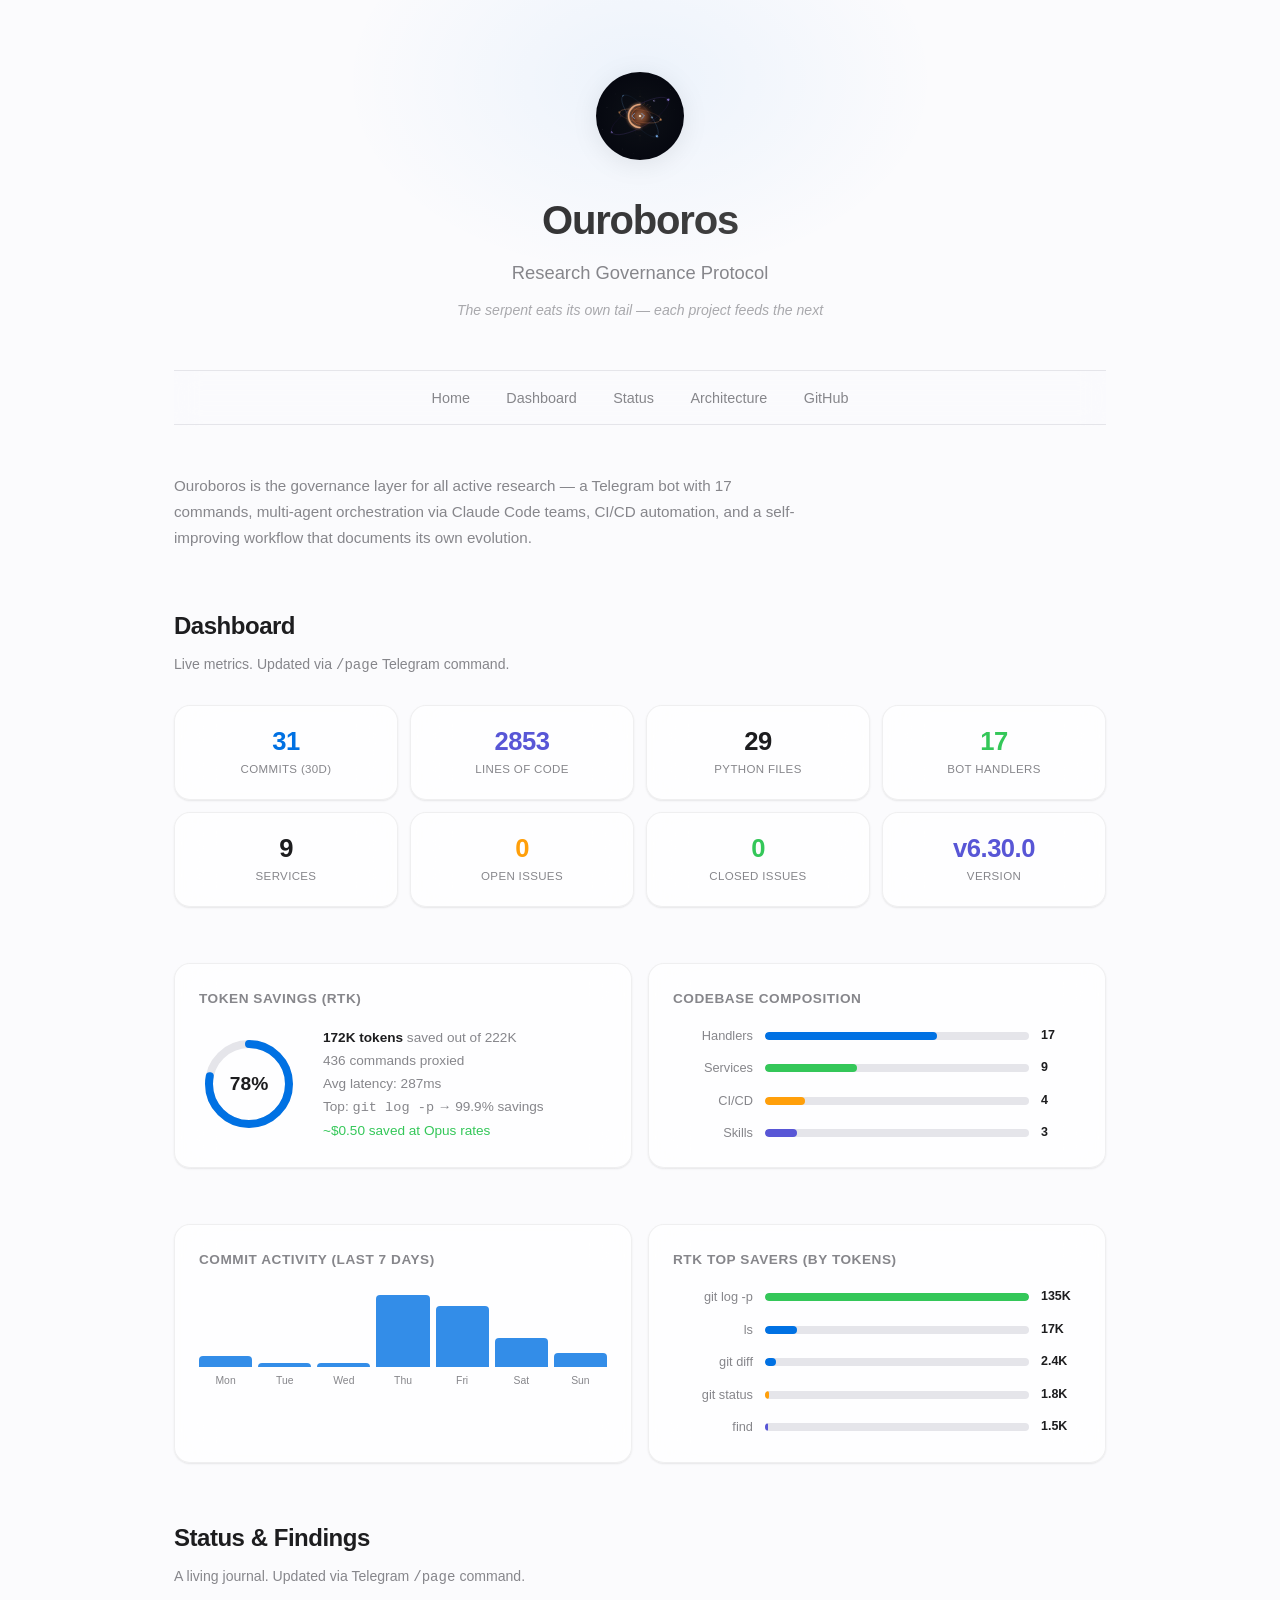
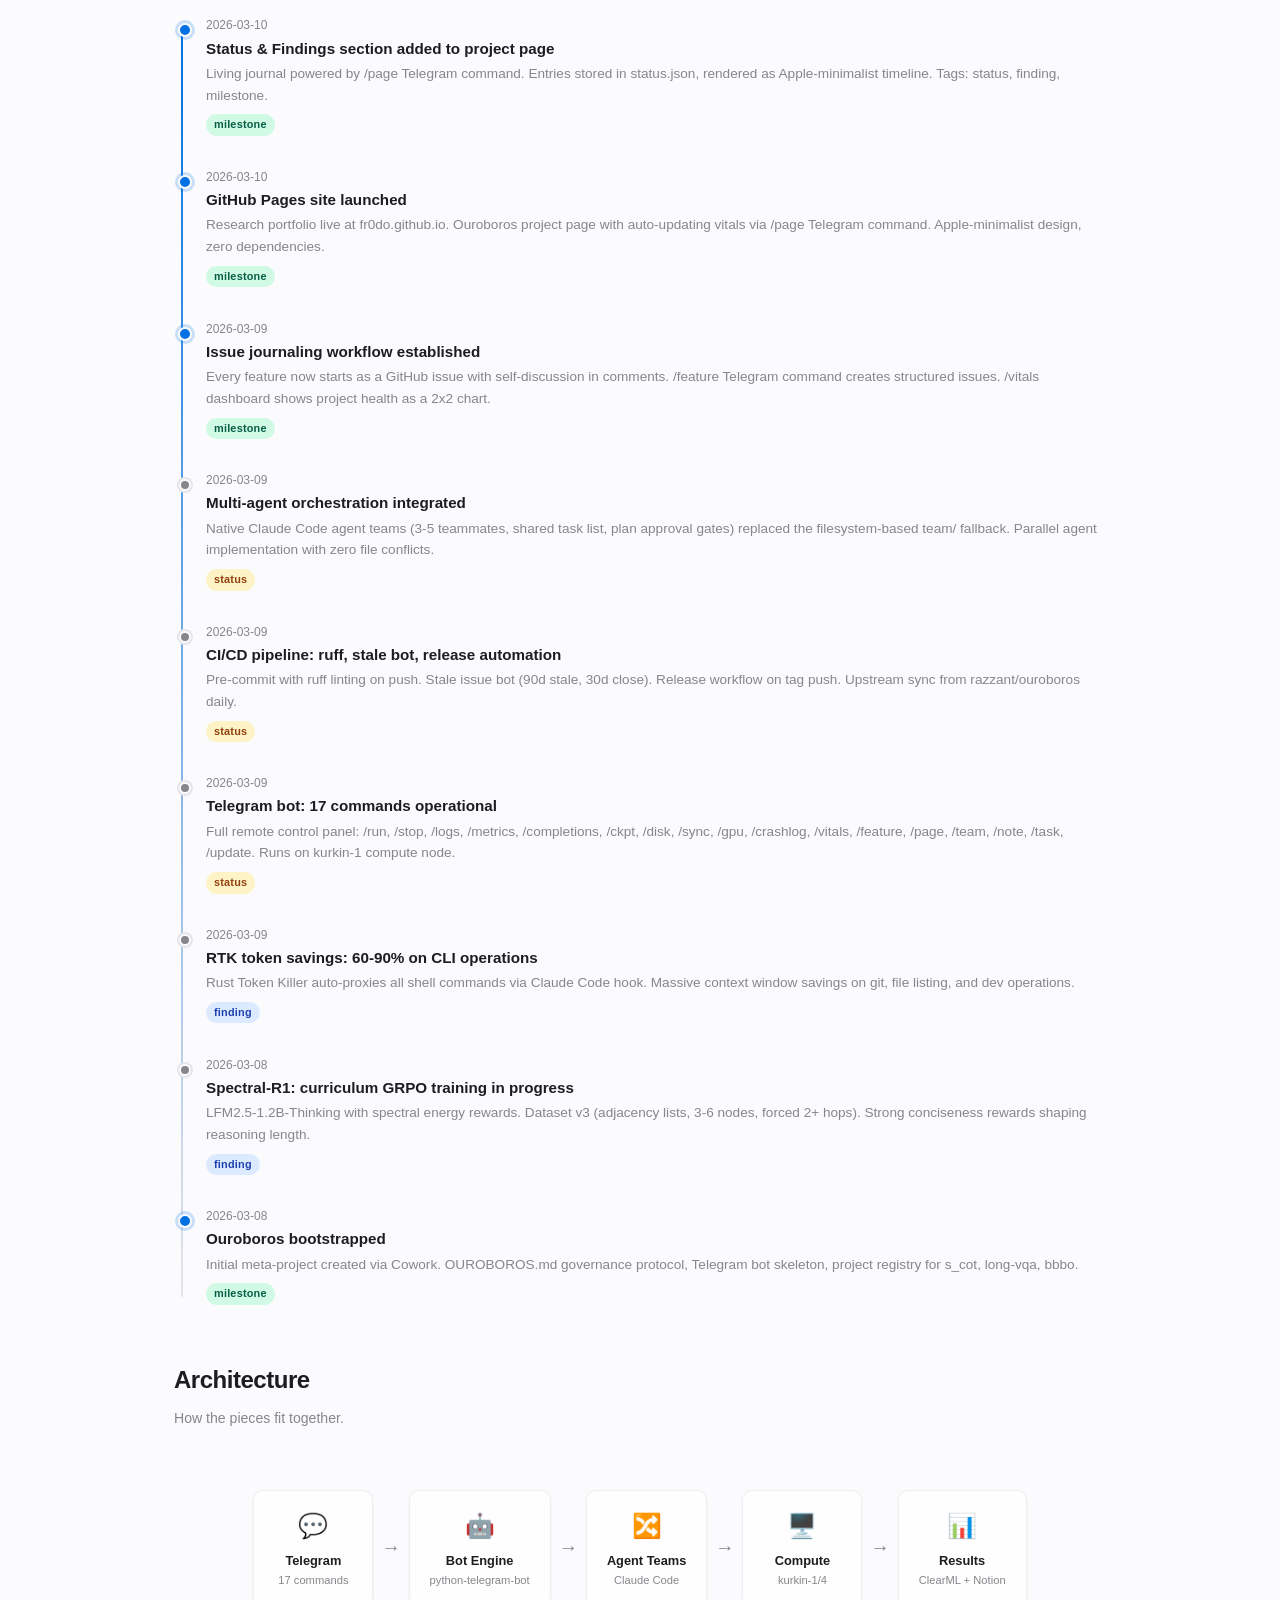
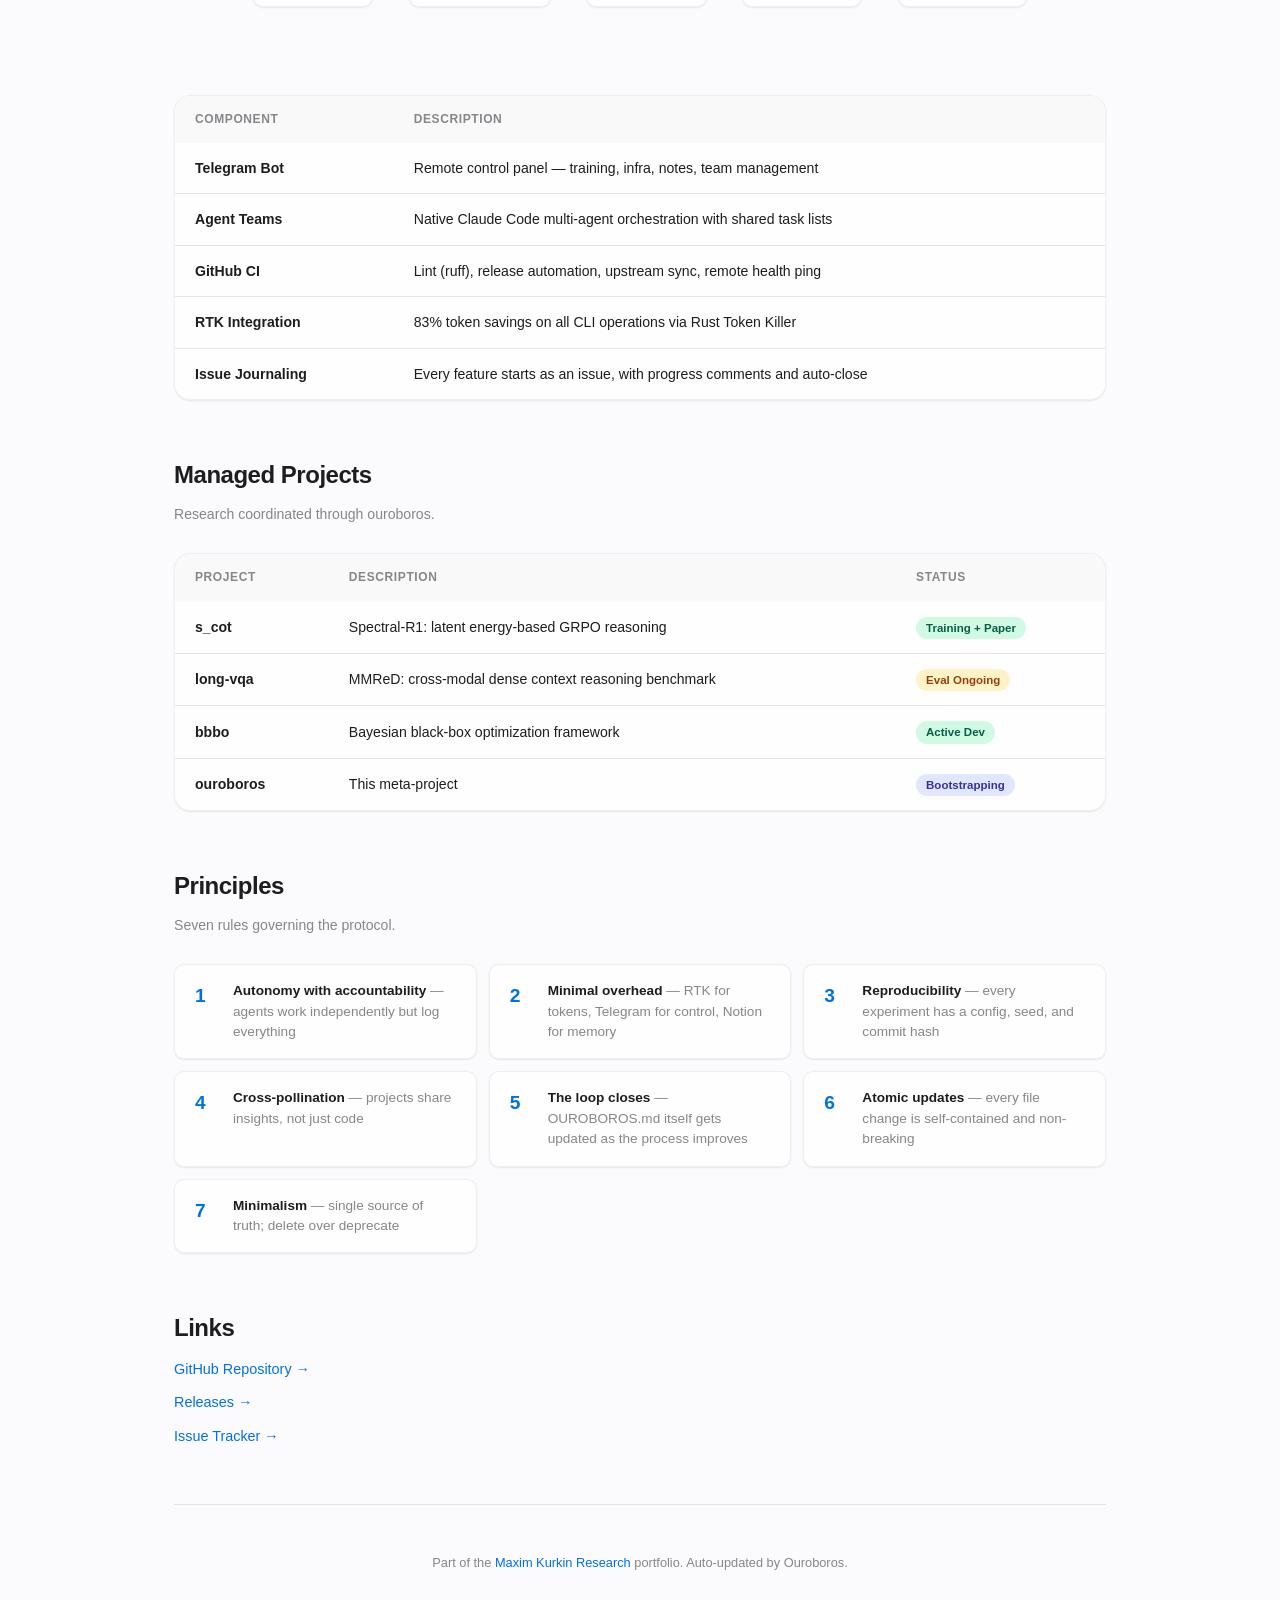
==== commit abaaa83e: "dashboard: real RTK data — 78% savings, top savers chart - RTK ring chart: 83% → 78% with accurate t" ====
--- a/ouroboros/index.html
+++ b/ouroboros/index.html
@@ -78,13 +78,14 @@
               <circle class="ring-bg" cx="50" cy="50" r="40"/>
               <circle class="ring-fill" cx="50" cy="50" r="40" id="rtk-ring"/>
             </svg>
-            <div class="ring-label" id="rtk-pct">83%</div>
+            <div class="ring-label" id="rtk-pct">78%</div>
           </div>
           <div class="ring-details">
-            <strong>166K tokens</strong> saved<br>
-            331 commands proxied<br>
-            Avg latency: 265ms<br>
-            <span style="color:var(--green)">Efficiency: excellent</span>
+            <strong>172K tokens</strong> saved out of 222K<br>
+            436 commands proxied<br>
+            Avg latency: 287ms<br>
+            Top: <code>git log -p</code> → 99.9% savings<br>
+            <span style="color:var(--green)">~$0.50 saved at Opus rates</span>
           </div>
         </div>
       </div>
@@ -134,32 +135,32 @@
       </div>
 
       <div class="chart-card">
-        <h3>Version Evolution</h3>
+        <h3>RTK Top Savers (by tokens)</h3>
         <div class="h-bar-chart">
           <div class="h-bar-row">
-            <span class="h-bar-label">v0.1.0</span>
-            <div class="h-bar-track"><div class="h-bar-fill blue" style="width:5%"></div></div>
-            <span class="h-bar-value">Init</span>
-          </div>
-          <div class="h-bar-row">
-            <span class="h-bar-label">v6.28.3</span>
-            <div class="h-bar-track"><div class="h-bar-fill blue" style="width:45%"></div></div>
-            <span class="h-bar-value">Bot</span>
-          </div>
-          <div class="h-bar-row">
-            <span class="h-bar-label">v6.28.4</span>
-            <div class="h-bar-track"><div class="h-bar-fill blue" style="width:65%"></div></div>
-            <span class="h-bar-value">Research</span>
-          </div>
-          <div class="h-bar-row">
-            <span class="h-bar-label">v6.29.0</span>
-            <div class="h-bar-track"><div class="h-bar-fill blue" style="width:82%"></div></div>
-            <span class="h-bar-value">Issues</span>
-          </div>
-          <div class="h-bar-row">
-            <span class="h-bar-label">v6.30.0</span>
+            <span class="h-bar-label">git log -p</span>
             <div class="h-bar-track"><div class="h-bar-fill green" style="width:100%"></div></div>
-            <span class="h-bar-value">Site</span>
+            <span class="h-bar-value">135K</span>
+          </div>
+          <div class="h-bar-row">
+            <span class="h-bar-label">ls</span>
+            <div class="h-bar-track"><div class="h-bar-fill blue" style="width:12%"></div></div>
+            <span class="h-bar-value">17K</span>
+          </div>
+          <div class="h-bar-row">
+            <span class="h-bar-label">git diff</span>
+            <div class="h-bar-track"><div class="h-bar-fill blue" style="width:4%"></div></div>
+            <span class="h-bar-value">2.4K</span>
+          </div>
+          <div class="h-bar-row">
+            <span class="h-bar-label">git status</span>
+            <div class="h-bar-track"><div class="h-bar-fill amber" style="width:1.5%"></div></div>
+            <span class="h-bar-value">1.8K</span>
+          </div>
+          <div class="h-bar-row">
+            <span class="h-bar-label">find</span>
+            <div class="h-bar-track"><div class="h-bar-fill indigo" style="width:1%"></div></div>
+            <span class="h-bar-value">1.5K</span>
           </div>
         </div>
       </div>
@@ -370,7 +371,7 @@
 
     // Animate RTK ring on load
     window.addEventListener('load', () => {
-      const pct = 83;
+      const pct = 78;
       const circumference = 2 * Math.PI * 40; // r=40
       const offset = circumference * (1 - pct / 100);
       const ring = document.getElementById('rtk-ring');
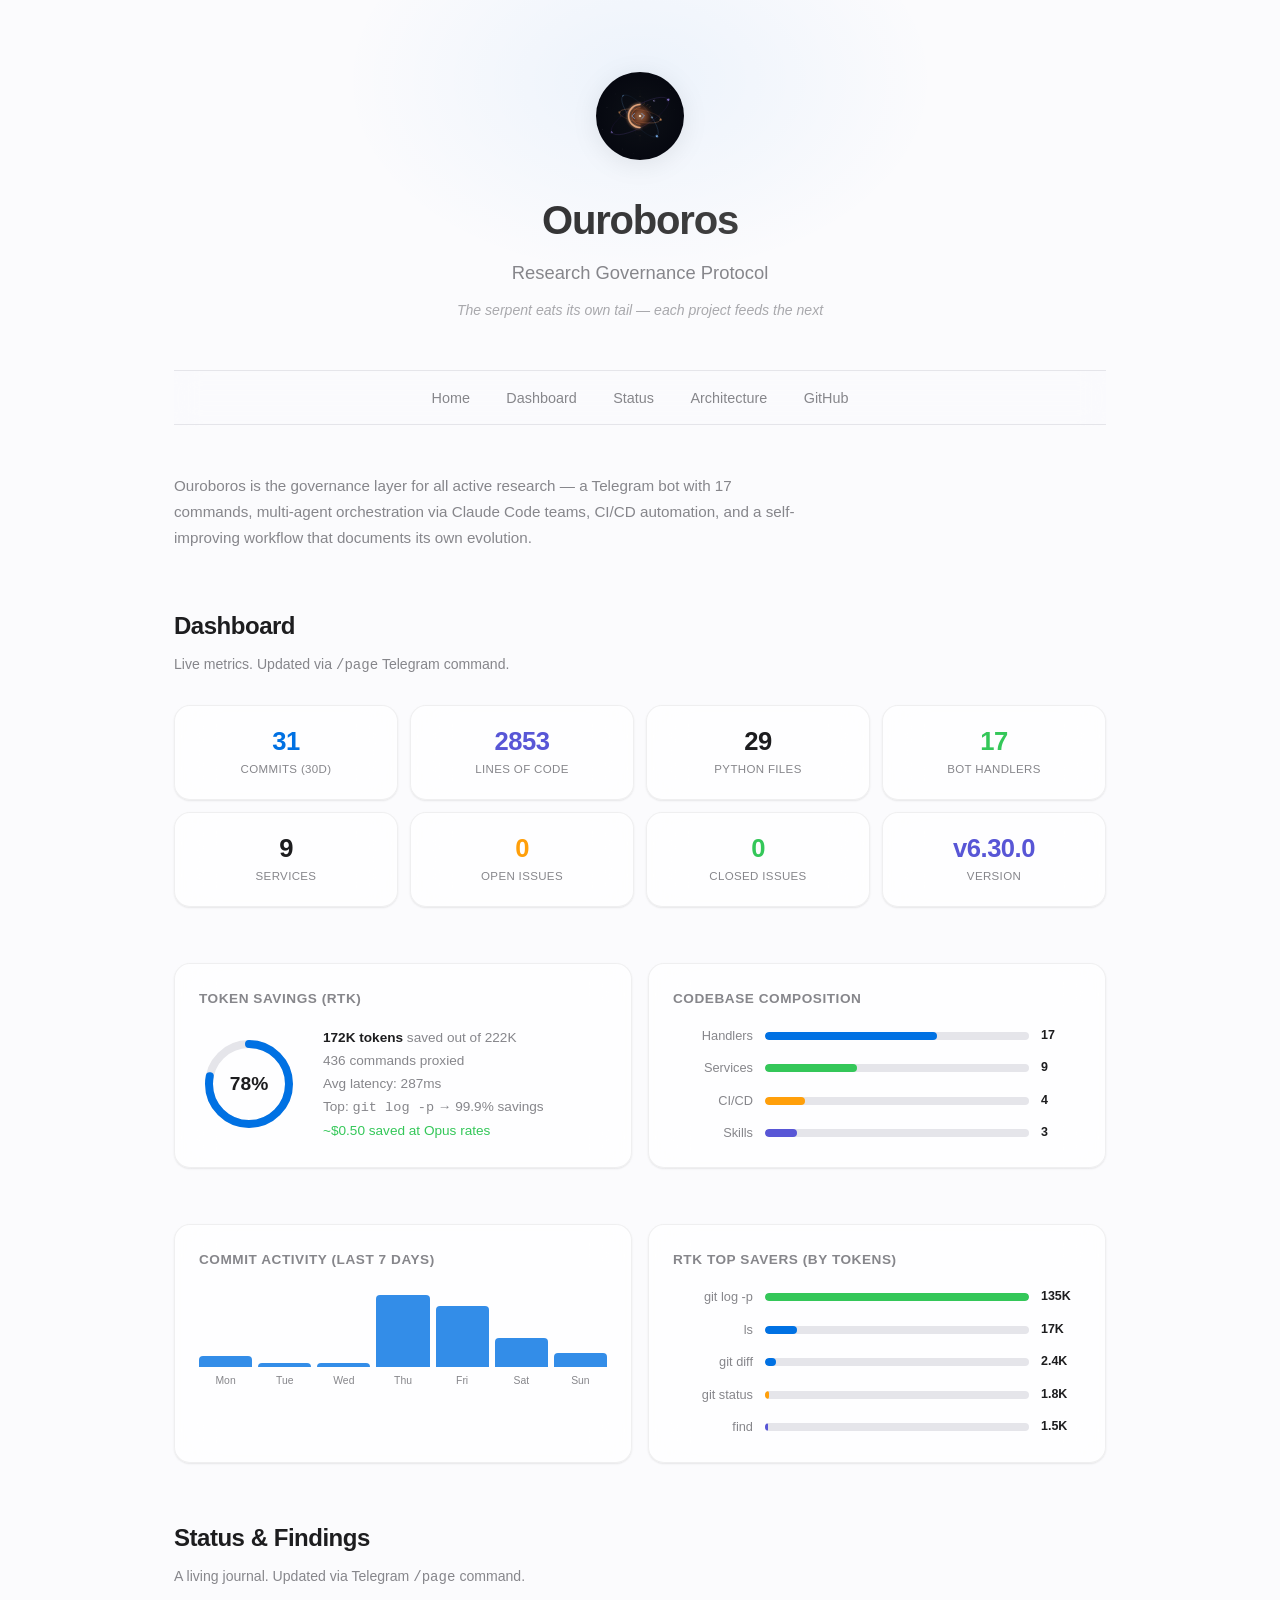
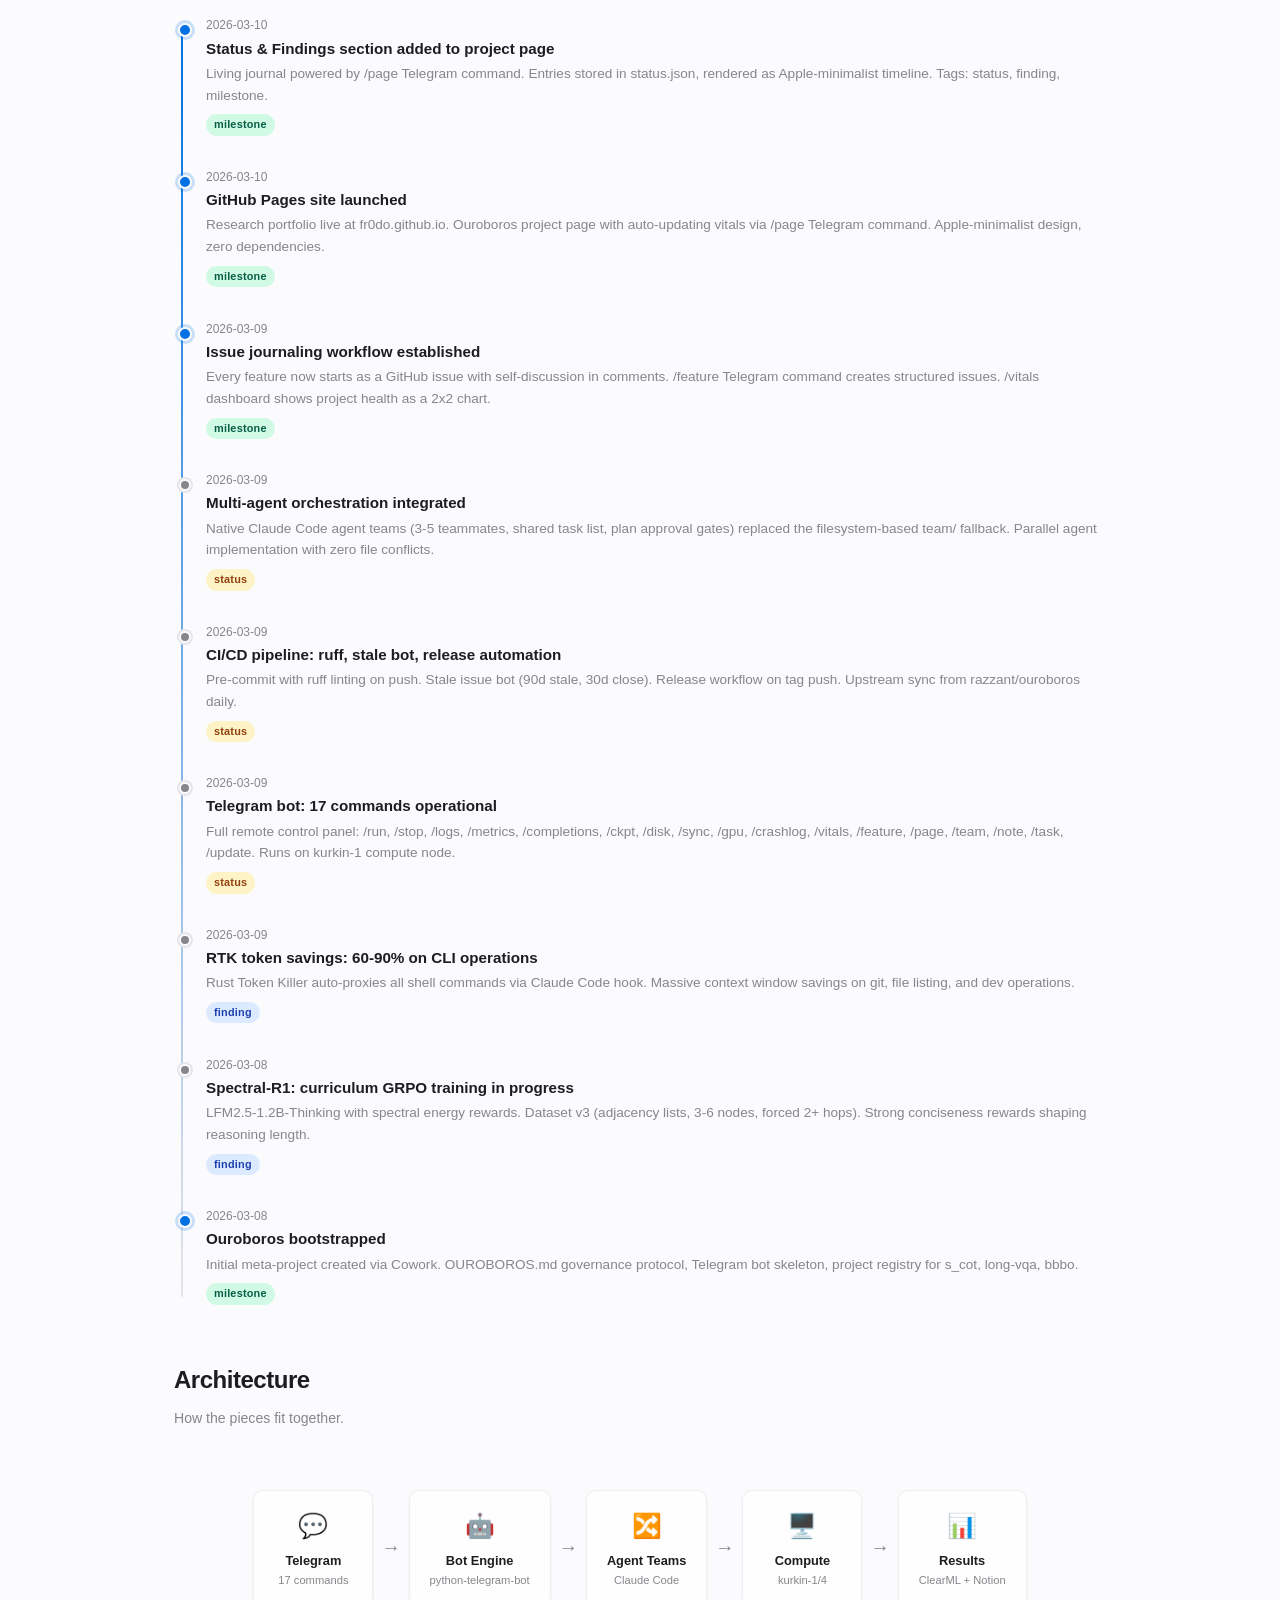
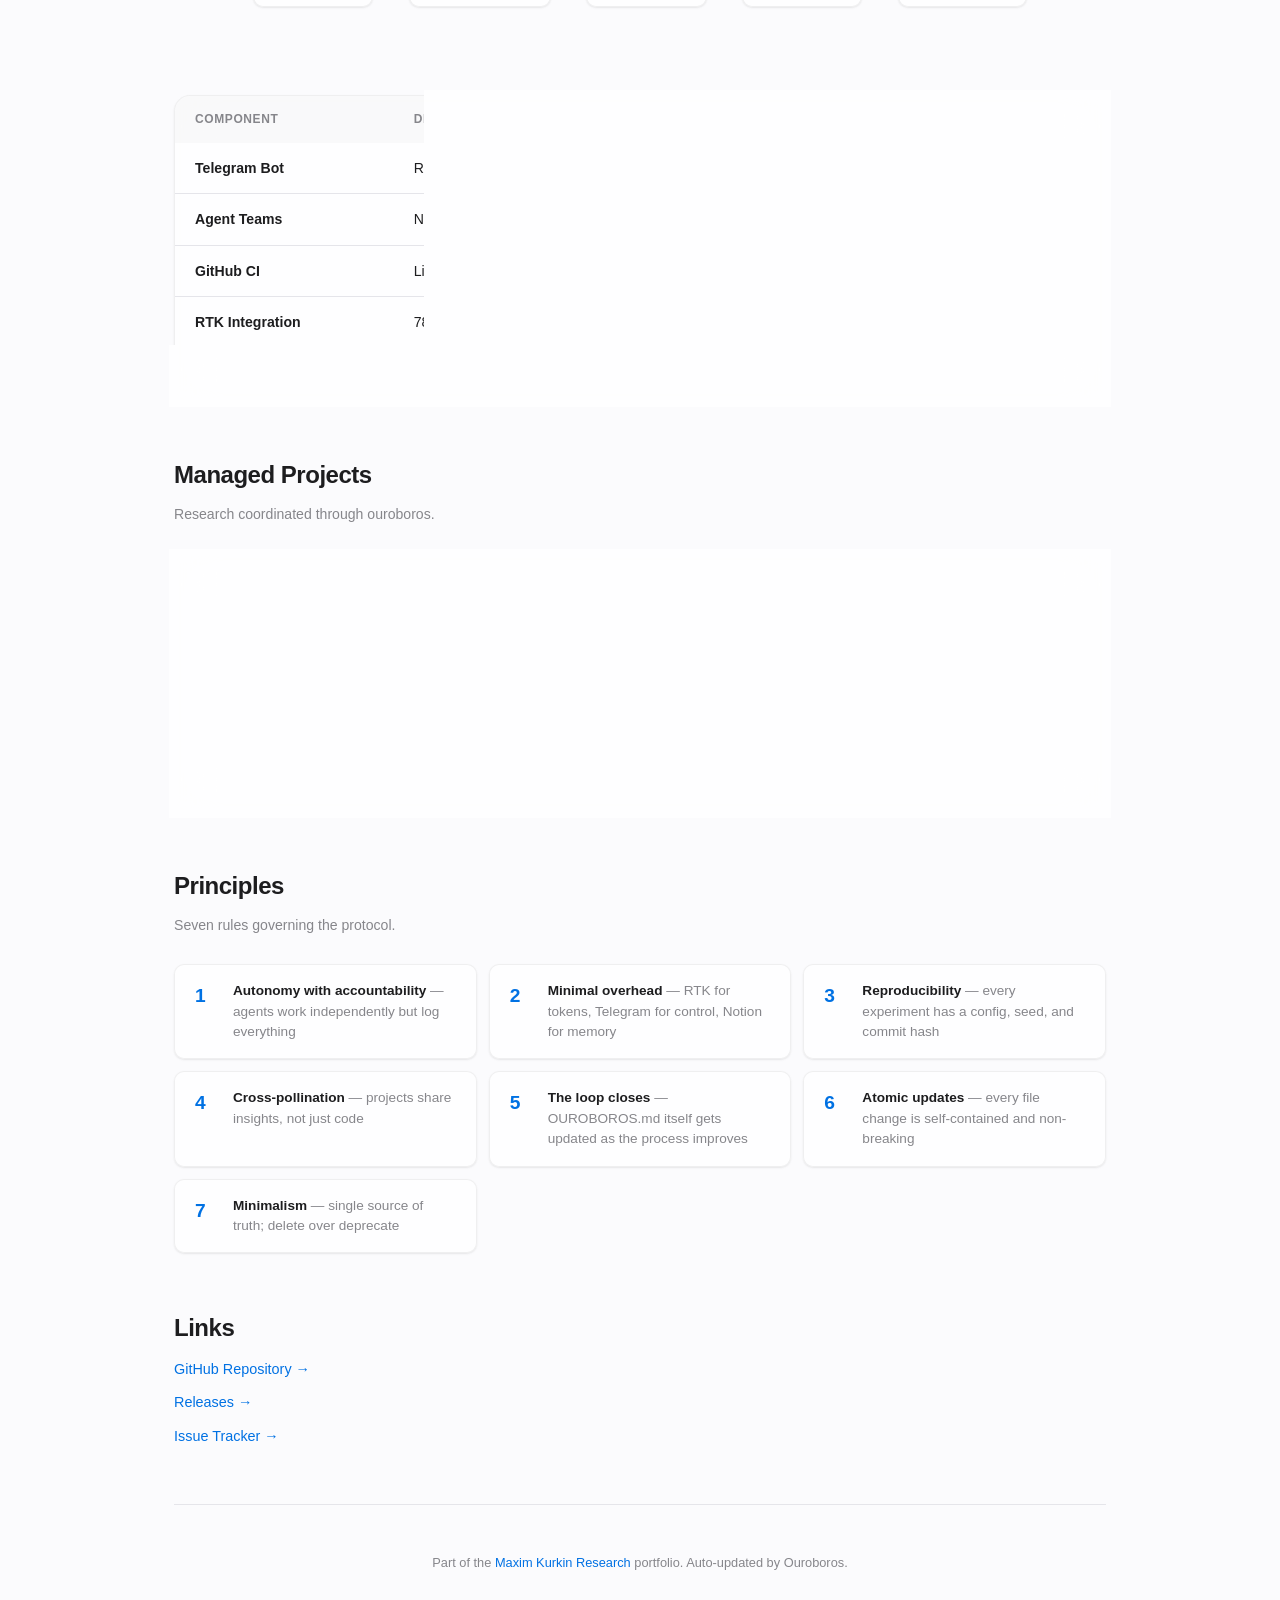
==== commit ecab3efe: "s_cot project page + landing page links - s_cot/index.html: dedicated Spectral-R1 research page with" ====
--- a/ouroboros/index.html
+++ b/ouroboros/index.html
@@ -274,7 +274,7 @@
           <tr><td><strong>Telegram Bot</strong></td><td>Remote control panel — training, infra, notes, team management</td></tr>
           <tr><td><strong>Agent Teams</strong></td><td>Native Claude Code multi-agent orchestration with shared task lists</td></tr>
           <tr><td><strong>GitHub CI</strong></td><td>Lint (ruff), release automation, upstream sync, remote health ping</td></tr>
-          <tr><td><strong>RTK Integration</strong></td><td>83% token savings on all CLI operations via Rust Token Killer</td></tr>
+          <tr><td><strong>RTK Integration</strong></td><td>78% token savings on all CLI operations via Rust Token Killer</td></tr>
           <tr><td><strong>Issue Journaling</strong></td><td>Every feature starts as an issue, with progress comments and auto-close</td></tr>
         </tbody>
       </table>
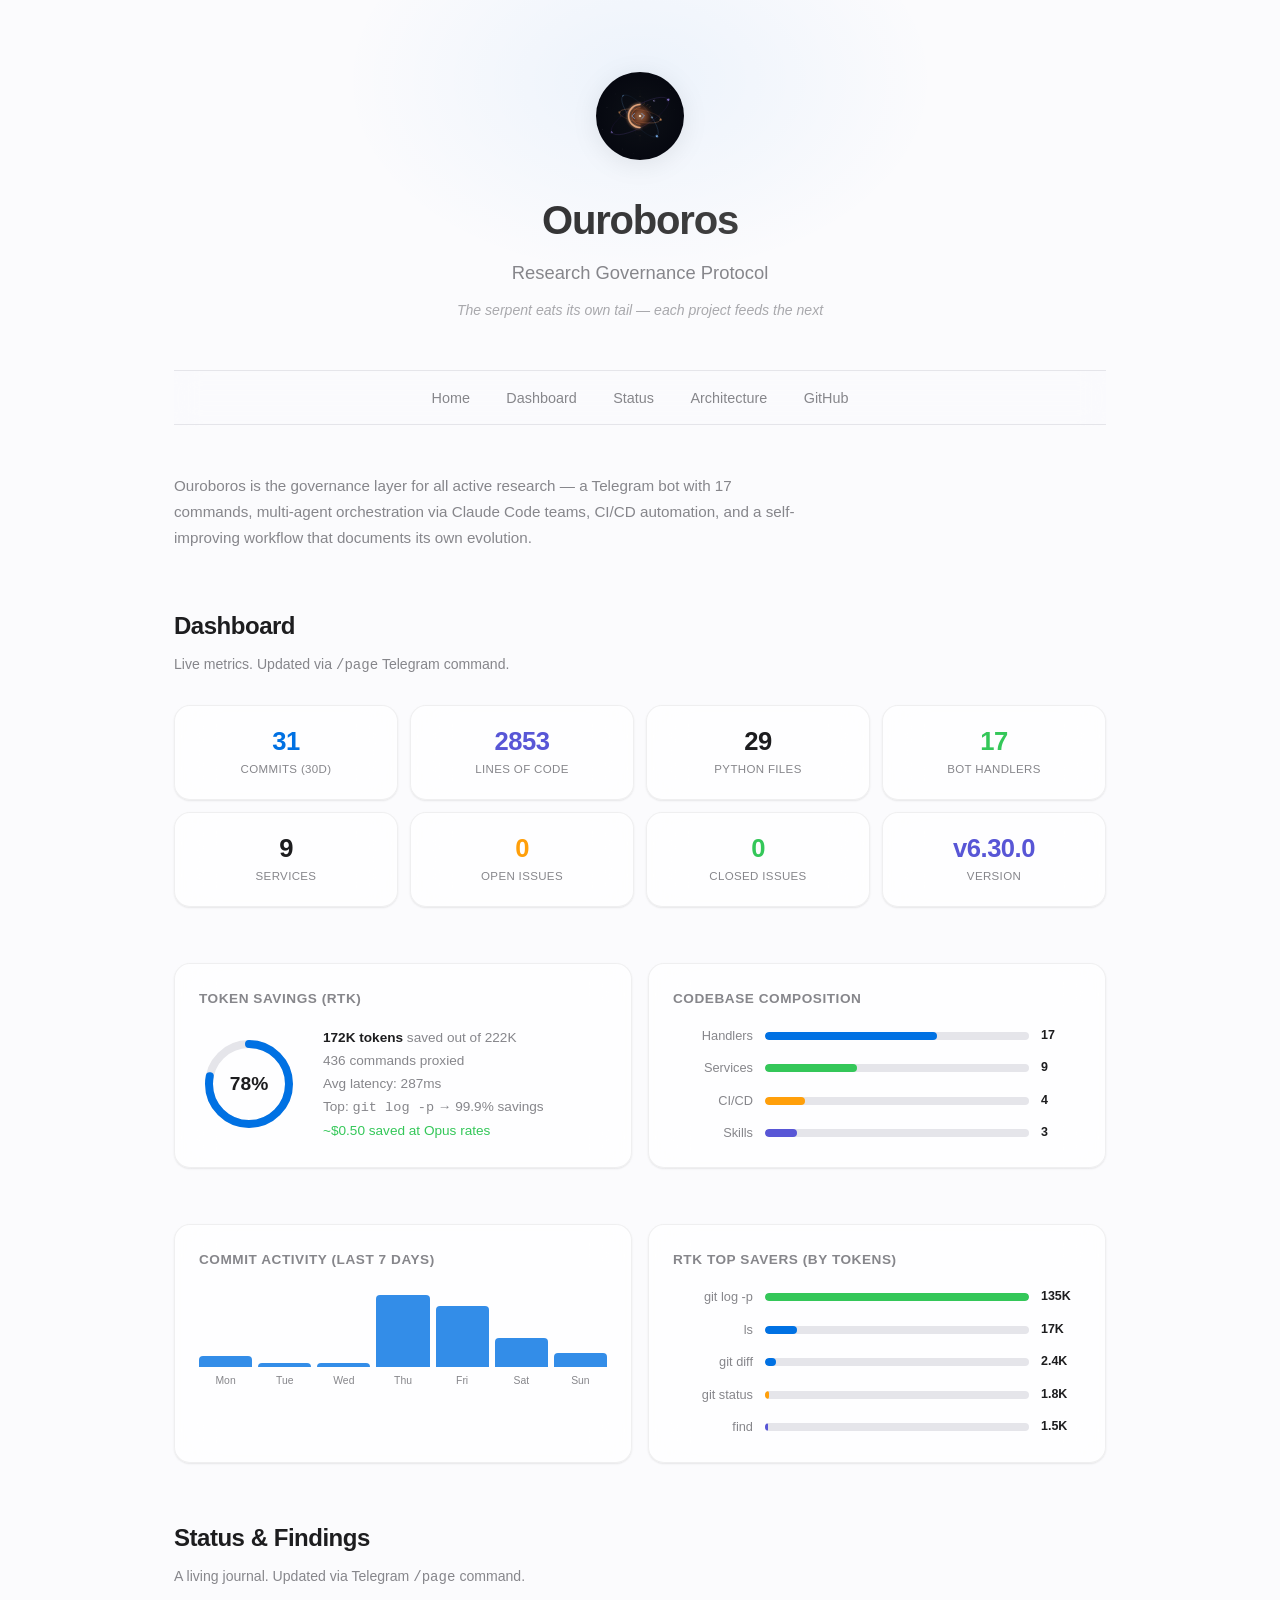
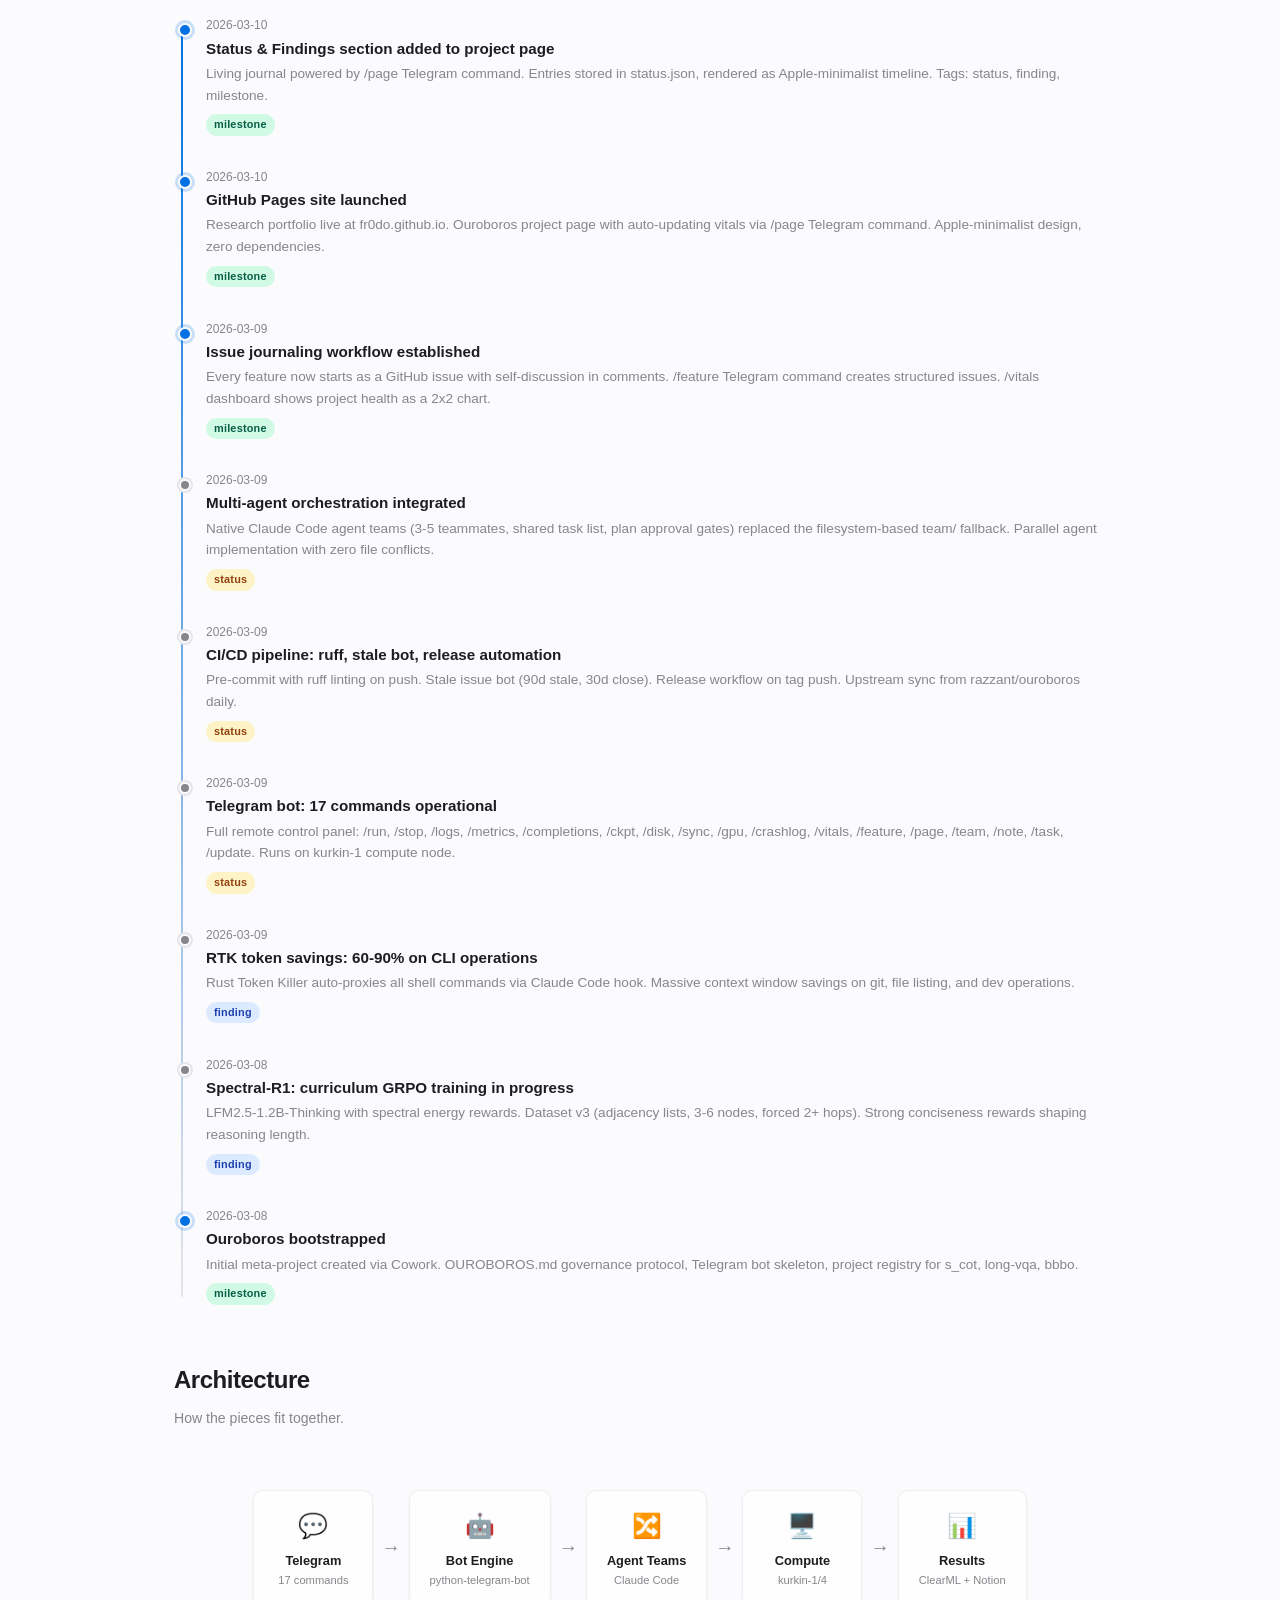
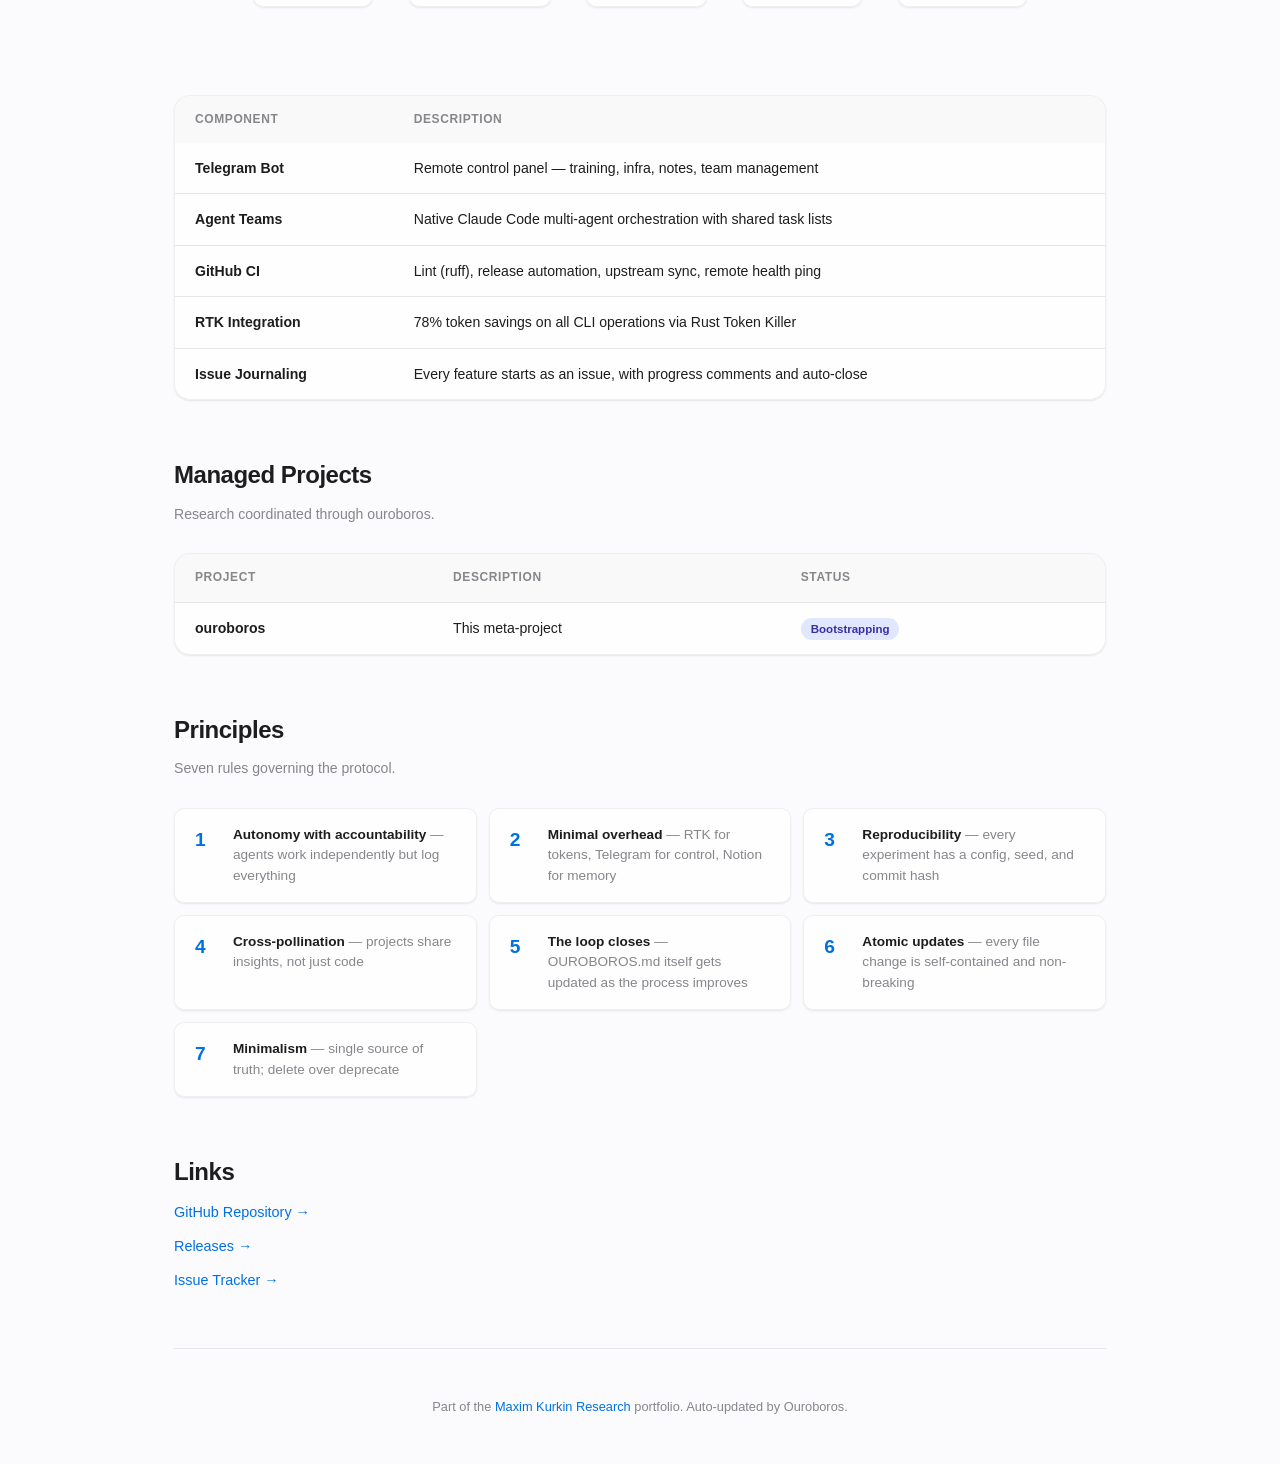
==== commit 7502ffad: "[feat] visibility gate — hide private repo projects from public site - index.html: research project " ====
--- a/ouroboros/index.html
+++ b/ouroboros/index.html
@@ -290,17 +290,17 @@
           <tr><th>Project</th><th>Description</th><th>Status</th></tr>
         </thead>
         <tbody>
-          <tr>
+          <tr data-repo="s_cot" style="display:none;">
             <td><strong>s_cot</strong></td>
             <td>Spectral-R1: latent energy-based GRPO reasoning</td>
             <td><span class="status-pill green">Training + Paper</span></td>
           </tr>
-          <tr>
+          <tr data-repo="long-vqa" style="display:none;">
             <td><strong>long-vqa</strong></td>
             <td>MMReD: cross-modal dense context reasoning benchmark</td>
             <td><span class="status-pill amber">Eval Ongoing</span></td>
           </tr>
-          <tr>
+          <tr data-repo="bbbo" style="display:none;">
             <td><strong>bbbo</strong></td>
             <td>Bayesian black-box optimization framework</td>
             <td><span class="status-pill green">Active Dev</span></td>
@@ -368,6 +368,22 @@
       entries.forEach(e => { if (e.isIntersecting) e.target.classList.add('visible'); });
     }, { threshold: 0.08 });
     document.querySelectorAll('.reveal').forEach(el => observer.observe(el));
+
+    // Repo visibility gate for managed projects table
+    async function checkRepoVisibility(repo) {
+      try {
+        const r = await fetch(`https://api.github.com/repos/Fr0do/${repo}`, { method: 'HEAD' });
+        return r.ok;
+      } catch { return false; }
+    }
+
+    (async () => {
+      const rows = document.querySelectorAll('tr[data-repo]');
+      await Promise.all(Array.from(rows).map(async row => {
+        const isPublic = await checkRepoVisibility(row.dataset.repo);
+        if (isPublic) row.style.display = '';
+      }));
+    })();
 
     // Animate RTK ring on load
     window.addEventListener('load', () => {
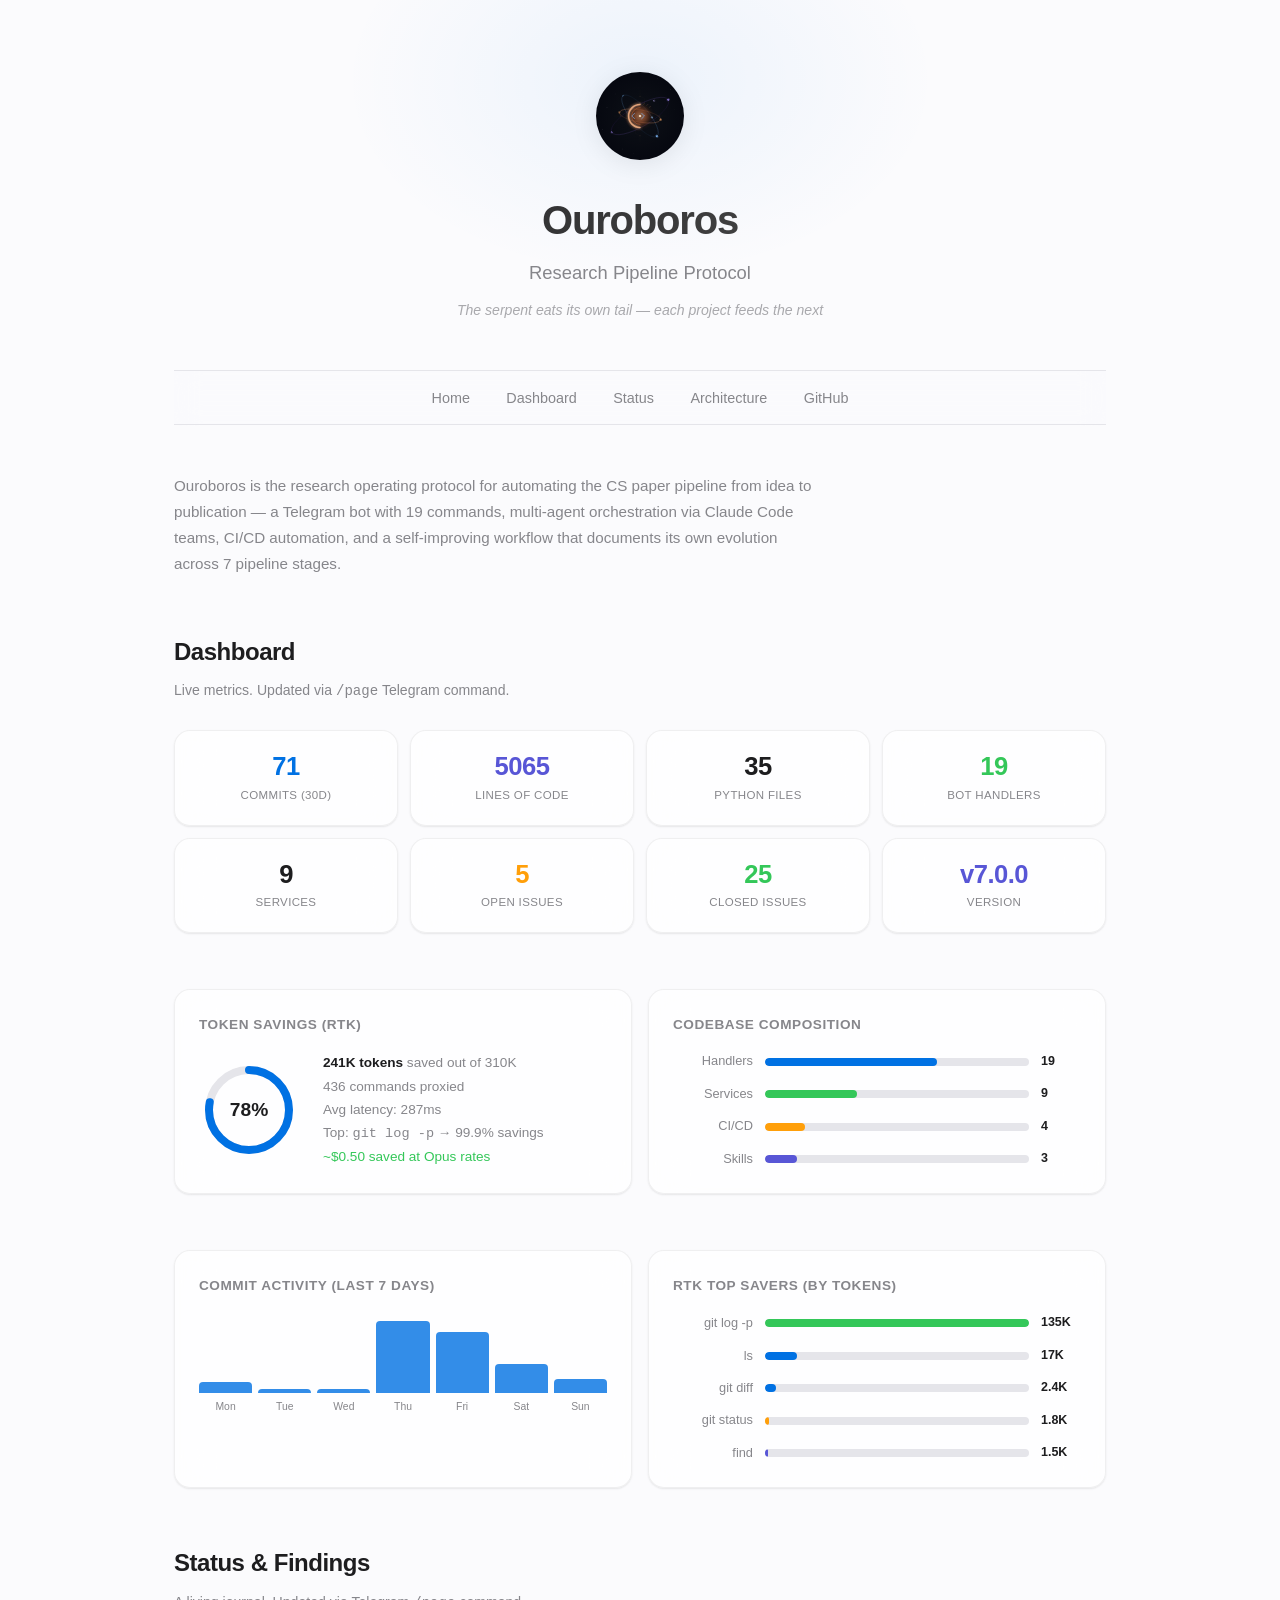
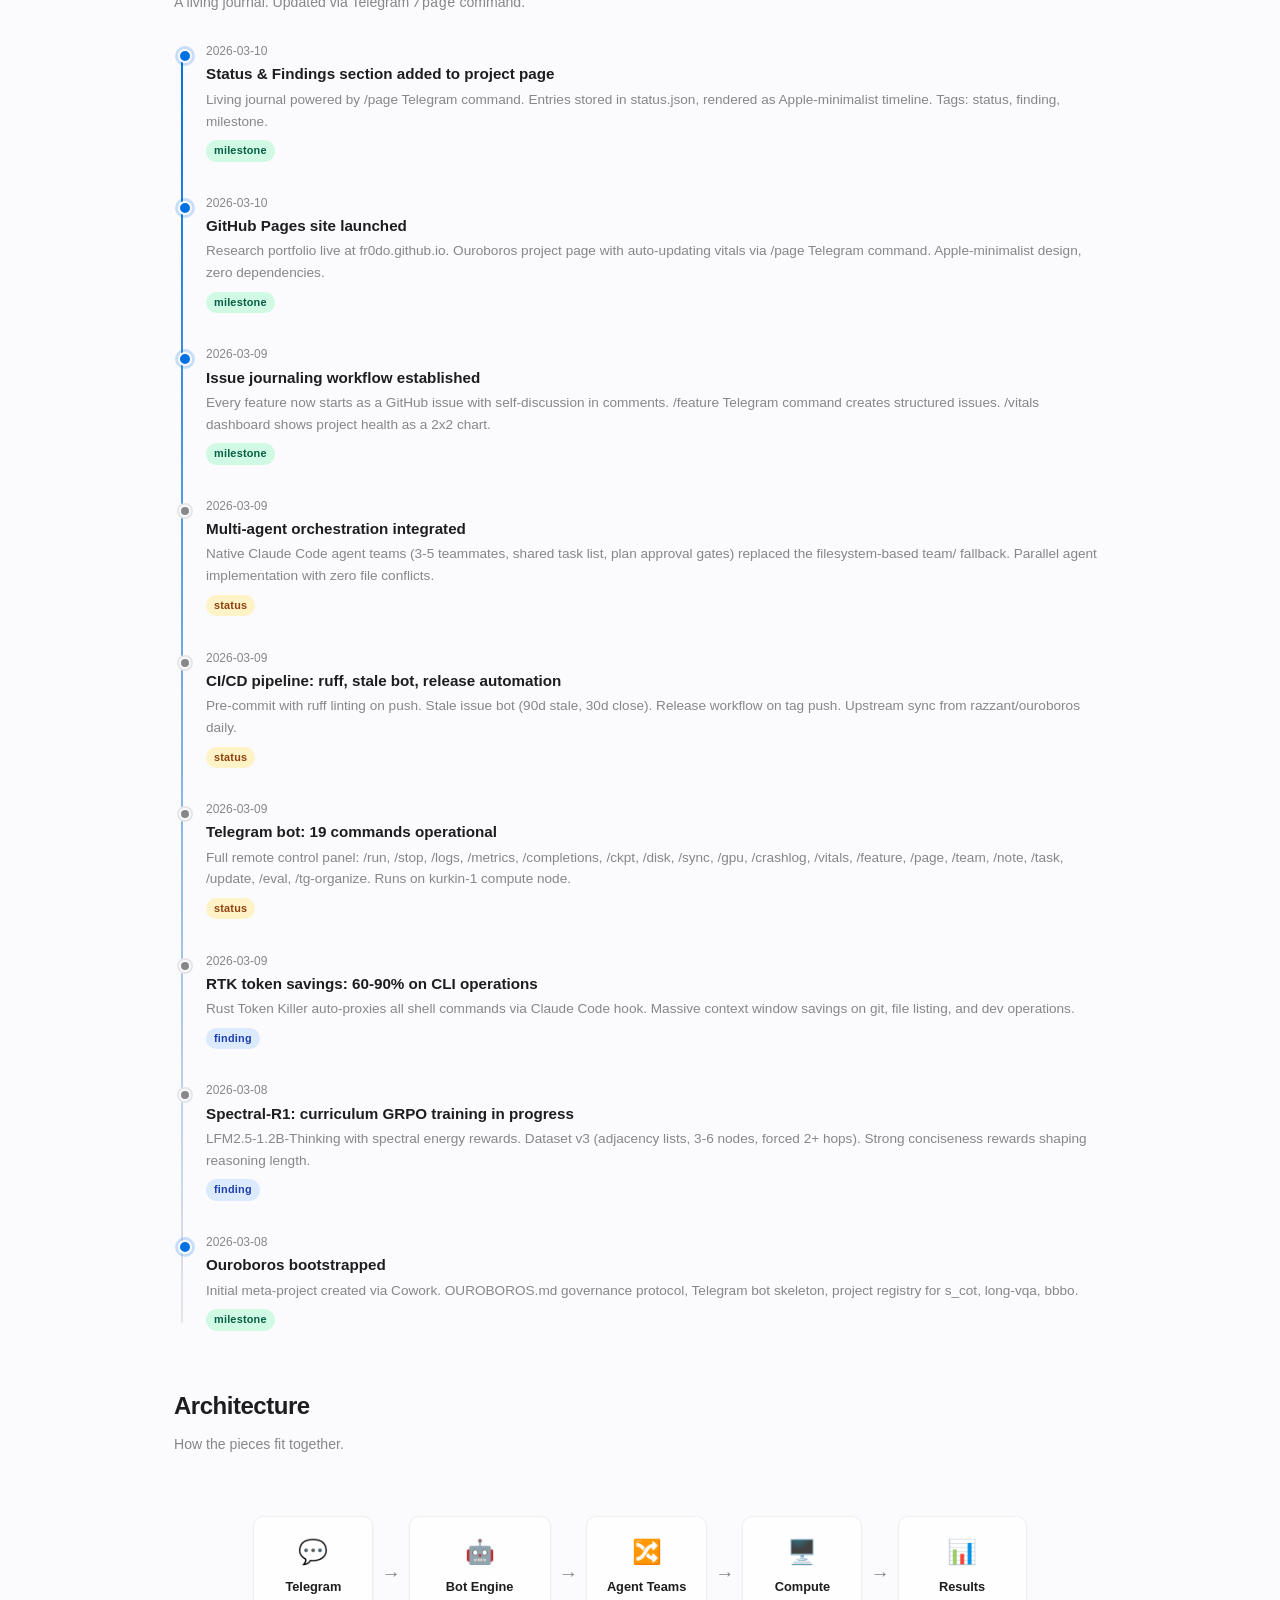
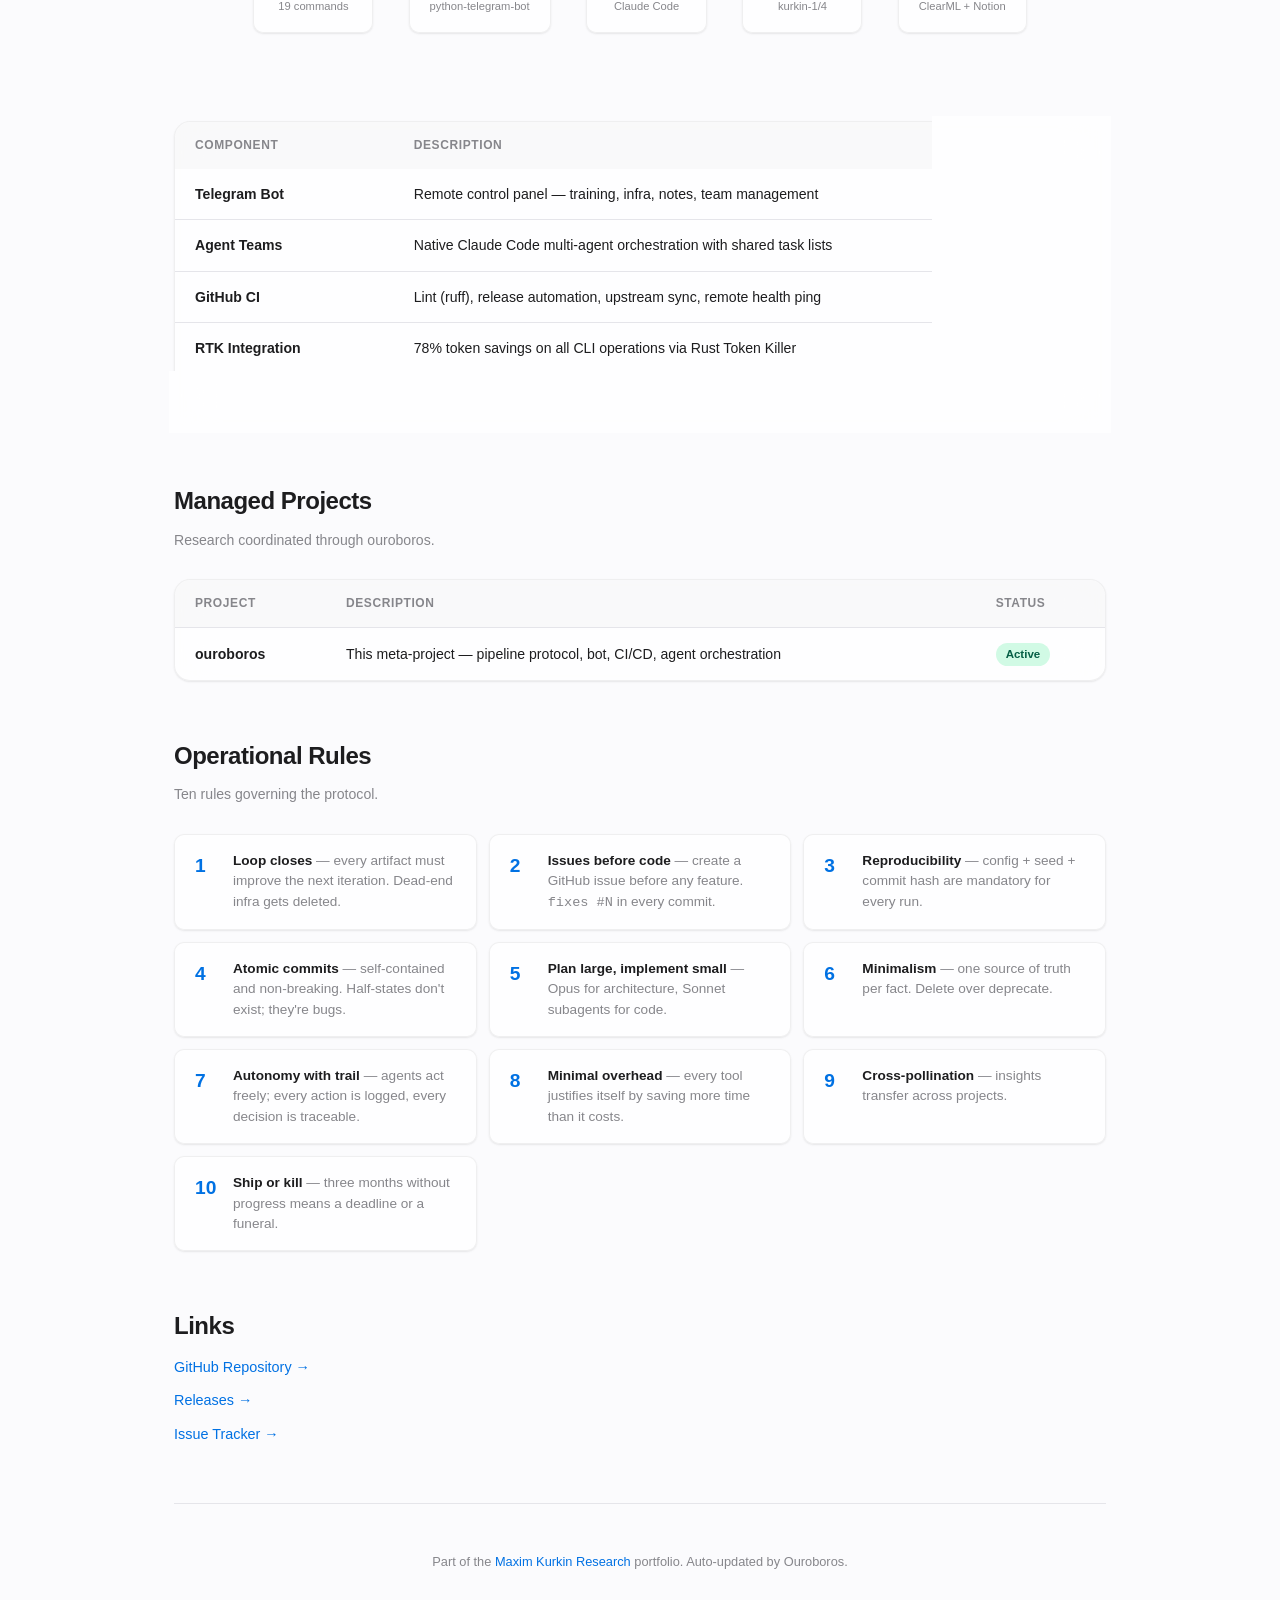
==== commit 9dc455bb: "[feat] update metrics: v7.0.0, 71 commits, 5065 LOC, 19 handlers, 10 rules - ouroboros page: fresh v" ====
--- a/ouroboros/index.html
+++ b/ouroboros/index.html
@@ -3,7 +3,7 @@
 <head>
   <meta charset="UTF-8">
   <meta name="viewport" content="width=device-width, initial-scale=1.0">
-  <title>Ouroboros — Research Governance Protocol</title>
+  <title>Ouroboros — Research Pipeline Protocol</title>
   <link rel="stylesheet" href="../style.css">
 </head>
 <body>
@@ -11,7 +11,7 @@
     <div class="hero">
       <img src="../logo.svg" alt="Ouroboros logo" class="hero-logo">
       <h1>Ouroboros</h1>
-      <p class="subtitle">Research Governance Protocol</p>
+      <p class="subtitle">Research Pipeline Protocol</p>
       <p class="tagline">The serpent eats its own tail — each project feeds the next</p>
     </div>
 
@@ -24,7 +24,7 @@
     </nav>
 
     <section>
-      <p>Ouroboros is the governance layer for all active research — a Telegram bot with 17 commands, multi-agent orchestration via Claude Code teams, CI/CD automation, and a self-improving workflow that documents its own evolution.</p>
+      <p>Ouroboros is the research operating protocol for automating the CS paper pipeline from idea to publication — a Telegram bot with 19 commands, multi-agent orchestration via Claude Code teams, CI/CD automation, and a self-improving workflow that documents its own evolution across 7 pipeline stages.</p>
     </section>
 
     <!-- ═══ DASHBOARD ═══ -->
@@ -34,19 +34,19 @@
     <!-- VITALS:START — auto-updated by /page command -->
     <div class="metrics-grid" id="vitals">
       <div class="metric-card accent-blue">
-        <div class="value" id="v-commits">31</div>
+        <div class="value" id="v-commits">71</div>
         <div class="metric-label">Commits (30d)</div>
       </div>
       <div class="metric-card accent-indigo">
-        <div class="value" id="v-loc">2853</div>
+        <div class="value" id="v-loc">5065</div>
         <div class="metric-label">Lines of Code</div>
       </div>
       <div class="metric-card">
-        <div class="value" id="v-files">29</div>
+        <div class="value" id="v-files">35</div>
         <div class="metric-label">Python Files</div>
       </div>
       <div class="metric-card accent-green">
-        <div class="value" id="v-handlers">17</div>
+        <div class="value" id="v-handlers">19</div>
         <div class="metric-label">Bot Handlers</div>
       </div>
       <div class="metric-card">
@@ -54,15 +54,15 @@
         <div class="metric-label">Services</div>
       </div>
       <div class="metric-card accent-amber">
-        <div class="value" id="v-issues-open">0</div>
+        <div class="value" id="v-issues-open">5</div>
         <div class="metric-label">Open Issues</div>
       </div>
       <div class="metric-card accent-green">
-        <div class="value" id="v-issues-closed">0</div>
+        <div class="value" id="v-issues-closed">25</div>
         <div class="metric-label">Closed Issues</div>
       </div>
       <div class="metric-card accent-indigo">
-        <div class="value" id="v-version">v6.30.0</div>
+        <div class="value" id="v-version">v7.0.0</div>
         <div class="metric-label">Version</div>
       </div>
     </div>
@@ -81,7 +81,7 @@
             <div class="ring-label" id="rtk-pct">78%</div>
           </div>
           <div class="ring-details">
-            <strong>172K tokens</strong> saved out of 222K<br>
+            <strong>241K tokens</strong> saved out of 310K<br>
             436 commands proxied<br>
             Avg latency: 287ms<br>
             Top: <code>git log -p</code> → 99.9% savings<br>
@@ -96,7 +96,7 @@
           <div class="h-bar-row">
             <span class="h-bar-label">Handlers</span>
             <div class="h-bar-track"><div class="h-bar-fill blue" style="width:65%"></div></div>
-            <span class="h-bar-value">17</span>
+            <span class="h-bar-value">19</span>
           </div>
           <div class="h-bar-row">
             <span class="h-bar-label">Services</span>
@@ -204,8 +204,8 @@
       </div>
       <div class="timeline-entry">
         <div class="timeline-date">2026-03-09</div>
-        <div class="timeline-title">Telegram bot: 17 commands operational</div>
-        <div class="timeline-body">Full remote control panel: /run, /stop, /logs, /metrics, /completions, /ckpt, /disk, /sync, /gpu, /crashlog, /vitals, /feature, /page, /team, /note, /task, /update. Runs on kurkin-1 compute node.</div>
+        <div class="timeline-title">Telegram bot: 19 commands operational</div>
+        <div class="timeline-body">Full remote control panel: /run, /stop, /logs, /metrics, /completions, /ckpt, /disk, /sync, /gpu, /crashlog, /vitals, /feature, /page, /team, /note, /task, /update, /eval, /tg-organize. Runs on kurkin-1 compute node.</div>
         <span class="timeline-tag status">status</span>
       </div>
       <div class="timeline-entry">
@@ -237,7 +237,7 @@
       <div class="arch-node">
         <div class="arch-icon">💬</div>
         <div class="arch-name">Telegram</div>
-        <div class="arch-detail">17 commands</div>
+        <div class="arch-detail">19 commands</div>
       </div>
       <div class="arch-arrow">→</div>
       <div class="arch-node">
@@ -307,45 +307,57 @@
           </tr>
           <tr>
             <td><strong>ouroboros</strong></td>
-            <td>This meta-project</td>
-            <td><span class="status-pill indigo">Bootstrapping</span></td>
+            <td>This meta-project — pipeline protocol, bot, CI/CD, agent orchestration</td>
+            <td><span class="status-pill green">Active</span></td>
           </tr>
         </tbody>
       </table>
     </div>
 
     <!-- ═══ PRINCIPLES ═══ -->
-    <h2>Principles</h2>
-    <p class="section-desc">Seven rules governing the protocol.</p>
+    <h2>Operational Rules</h2>
+    <p class="section-desc">Ten rules governing the protocol.</p>
 
     <div class="principles-grid reveal">
       <div class="principle">
         <span class="principle-num">1</span>
-        <div class="principle-text"><strong>Autonomy with accountability</strong> — agents work independently but log everything</div>
+        <div class="principle-text"><strong>Loop closes</strong> — every artifact must improve the next iteration. Dead-end infra gets deleted.</div>
       </div>
       <div class="principle">
         <span class="principle-num">2</span>
-        <div class="principle-text"><strong>Minimal overhead</strong> — RTK for tokens, Telegram for control, Notion for memory</div>
+        <div class="principle-text"><strong>Issues before code</strong> — create a GitHub issue before any feature. <code>fixes #N</code> in every commit.</div>
       </div>
       <div class="principle">
         <span class="principle-num">3</span>
-        <div class="principle-text"><strong>Reproducibility</strong> — every experiment has a config, seed, and commit hash</div>
+        <div class="principle-text"><strong>Reproducibility</strong> — config + seed + commit hash are mandatory for every run.</div>
       </div>
       <div class="principle">
         <span class="principle-num">4</span>
-        <div class="principle-text"><strong>Cross-pollination</strong> — projects share insights, not just code</div>
+        <div class="principle-text"><strong>Atomic commits</strong> — self-contained and non-breaking. Half-states don't exist; they're bugs.</div>
       </div>
       <div class="principle">
         <span class="principle-num">5</span>
-        <div class="principle-text"><strong>The loop closes</strong> — OUROBOROS.md itself gets updated as the process improves</div>
+        <div class="principle-text"><strong>Plan large, implement small</strong> — Opus for architecture, Sonnet subagents for code.</div>
       </div>
       <div class="principle">
         <span class="principle-num">6</span>
-        <div class="principle-text"><strong>Atomic updates</strong> — every file change is self-contained and non-breaking</div>
+        <div class="principle-text"><strong>Minimalism</strong> — one source of truth per fact. Delete over deprecate.</div>
       </div>
       <div class="principle">
         <span class="principle-num">7</span>
-        <div class="principle-text"><strong>Minimalism</strong> — single source of truth; delete over deprecate</div>
+        <div class="principle-text"><strong>Autonomy with trail</strong> — agents act freely; every action is logged, every decision is traceable.</div>
+      </div>
+      <div class="principle">
+        <span class="principle-num">8</span>
+        <div class="principle-text"><strong>Minimal overhead</strong> — every tool justifies itself by saving more time than it costs.</div>
+      </div>
+      <div class="principle">
+        <span class="principle-num">9</span>
+        <div class="principle-text"><strong>Cross-pollination</strong> — insights transfer across projects.</div>
+      </div>
+      <div class="principle">
+        <span class="principle-num">10</span>
+        <div class="principle-text"><strong>Ship or kill</strong> — three months without progress means a deadline or a funeral.</div>
       </div>
     </div>
 
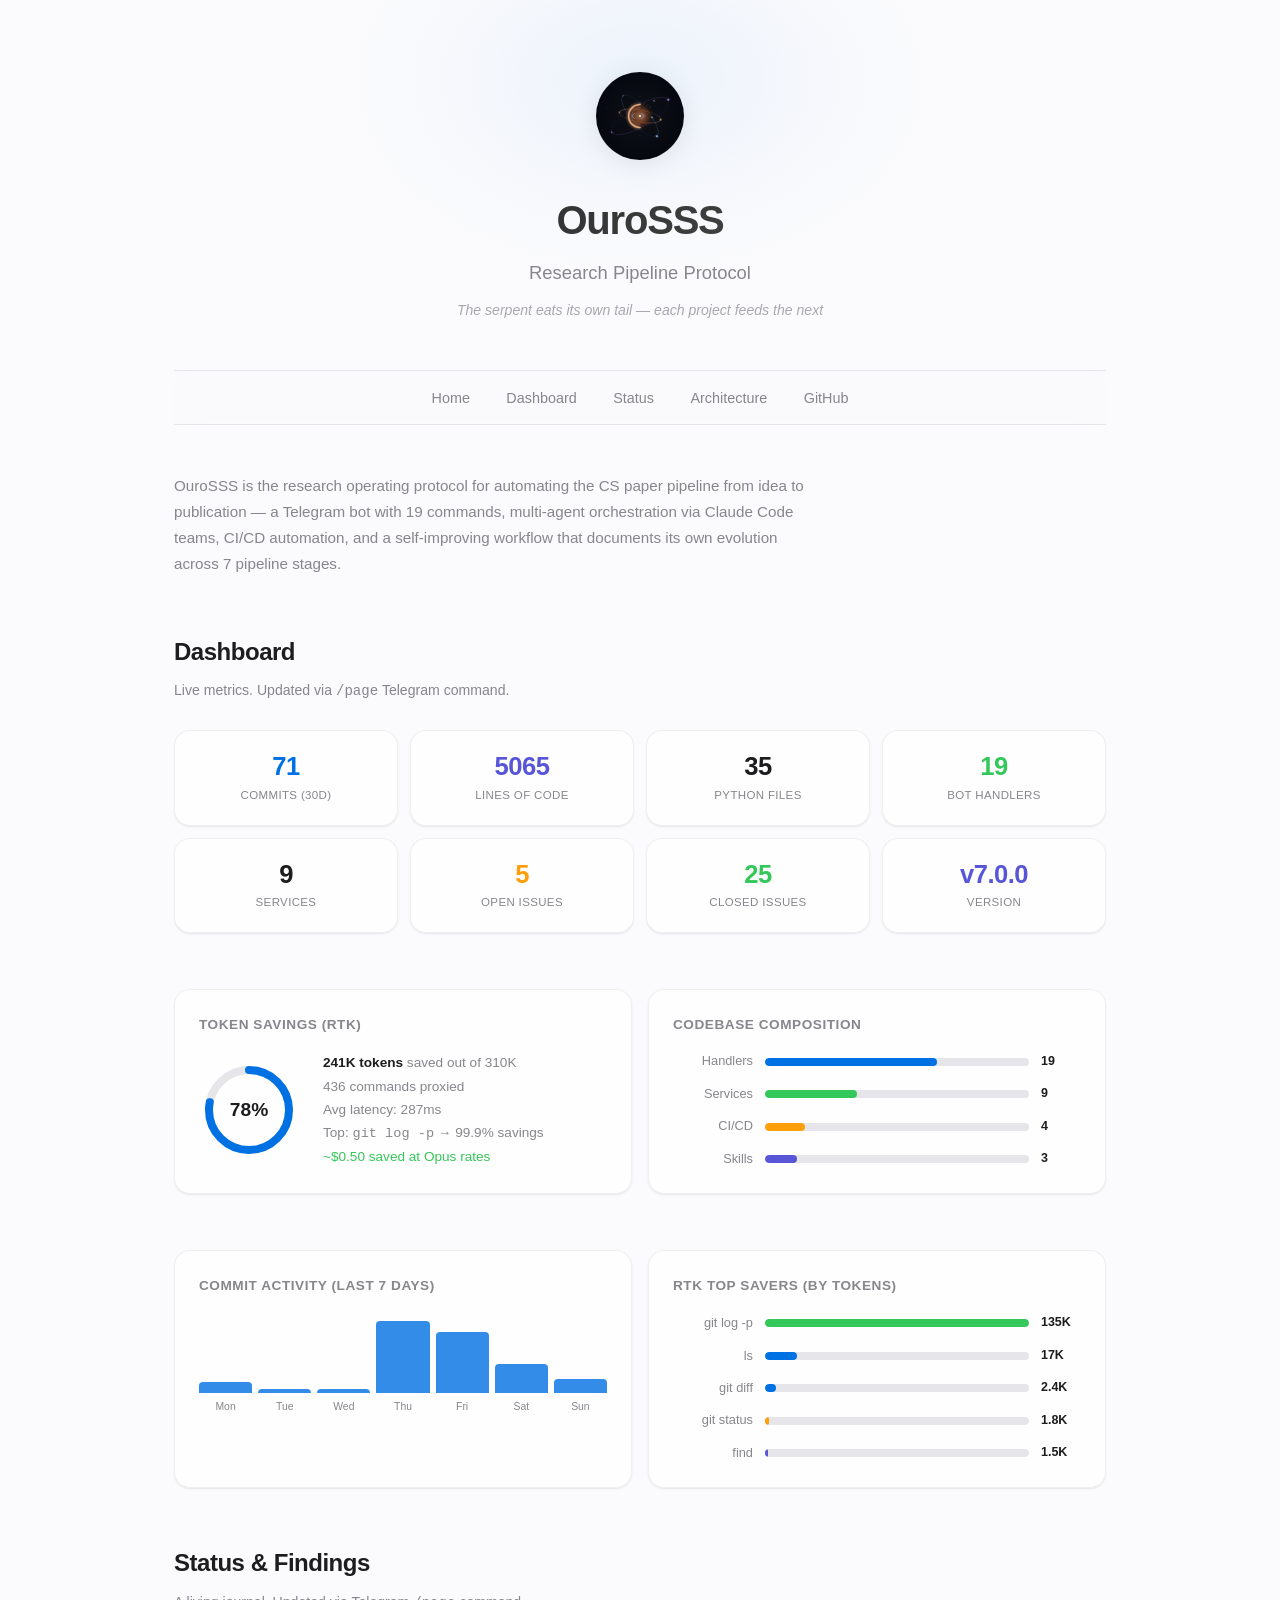
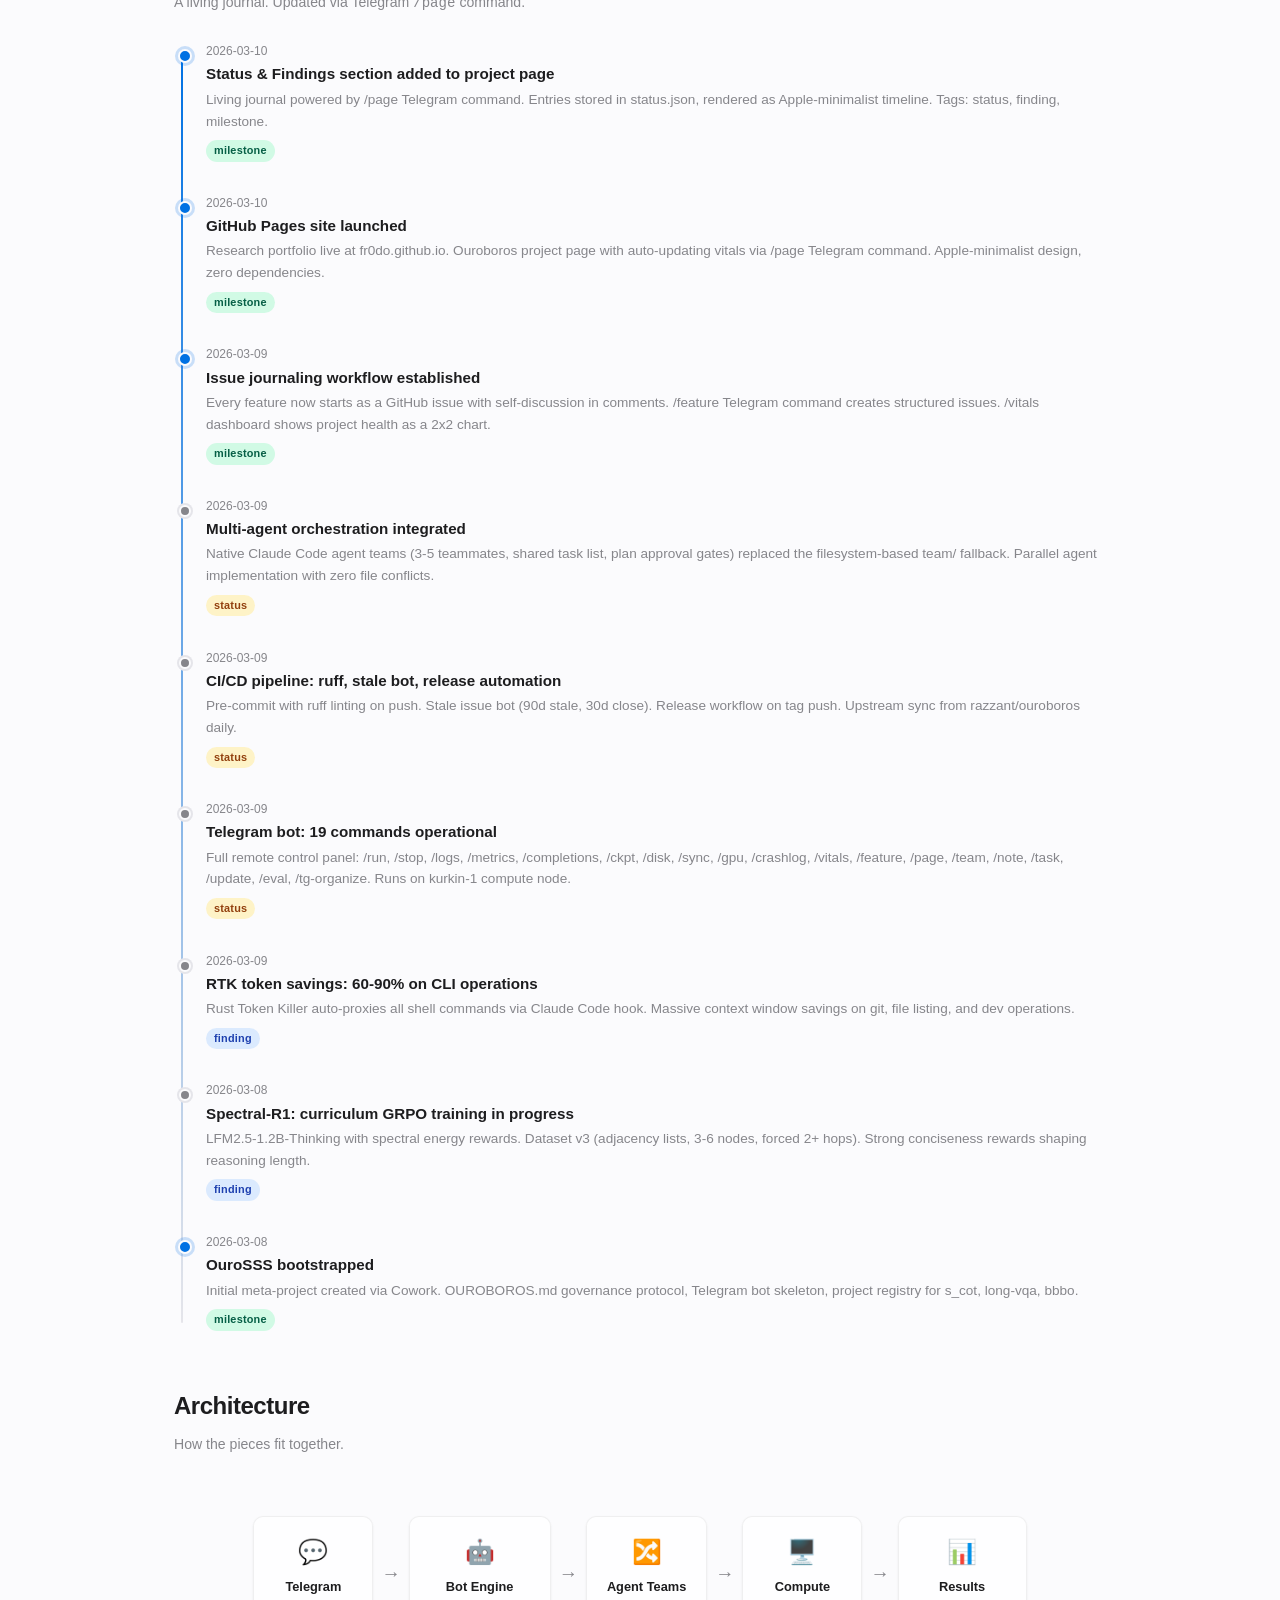
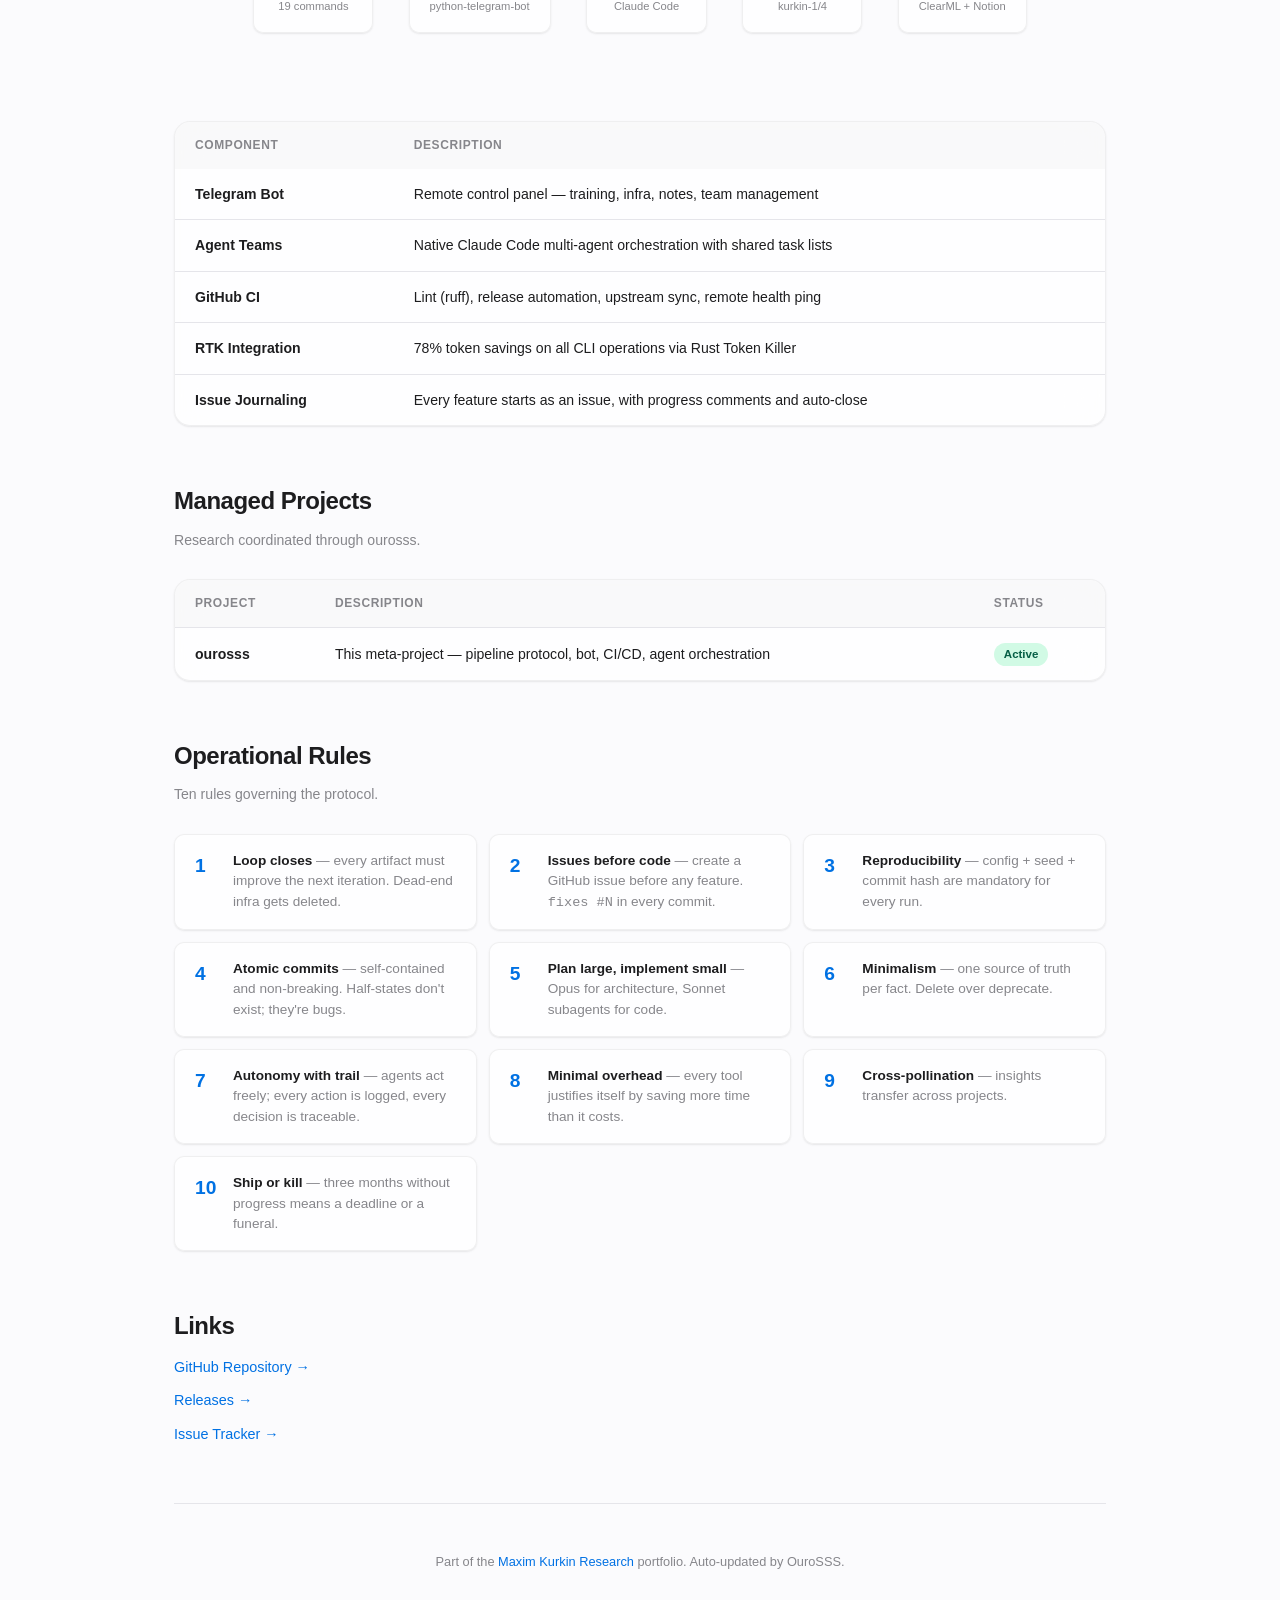
==== commit c92f623d: "[fix] rename Ouroboros → OuroSSS, update repo links to Fr0do/ourosss" ====
--- a/ouroboros/index.html
+++ b/ouroboros/index.html
@@ -3,14 +3,14 @@
 <head>
   <meta charset="UTF-8">
   <meta name="viewport" content="width=device-width, initial-scale=1.0">
-  <title>Ouroboros — Research Pipeline Protocol</title>
+  <title>OuroSSS — Research Pipeline Protocol</title>
   <link rel="stylesheet" href="../style.css">
 </head>
 <body>
   <div class="container">
     <div class="hero">
-      <img src="../logo.svg" alt="Ouroboros logo" class="hero-logo">
-      <h1>Ouroboros</h1>
+      <img src="../logo.svg" alt="OuroSSS logo" class="hero-logo">
+      <h1>OuroSSS</h1>
       <p class="subtitle">Research Pipeline Protocol</p>
       <p class="tagline">The serpent eats its own tail — each project feeds the next</p>
     </div>
@@ -20,11 +20,11 @@
       <a href="#dashboard">Dashboard</a>
       <a href="#status">Status</a>
       <a href="#arch">Architecture</a>
-      <a href="https://github.com/Fr0do/ouroboros" target="_blank">GitHub</a>
+      <a href="https://github.com/Fr0do/ourosss" target="_blank">GitHub</a>
     </nav>
 
     <section>
-      <p>Ouroboros is the research operating protocol for automating the CS paper pipeline from idea to publication — a Telegram bot with 19 commands, multi-agent orchestration via Claude Code teams, CI/CD automation, and a self-improving workflow that documents its own evolution across 7 pipeline stages.</p>
+      <p>OuroSSS is the research operating protocol for automating the CS paper pipeline from idea to publication — a Telegram bot with 19 commands, multi-agent orchestration via Claude Code teams, CI/CD automation, and a self-improving workflow that documents its own evolution across 7 pipeline stages.</p>
     </section>
 
     <!-- ═══ DASHBOARD ═══ -->
@@ -222,7 +222,7 @@
       </div>
       <div class="timeline-entry milestone">
         <div class="timeline-date">2026-03-08</div>
-        <div class="timeline-title">Ouroboros bootstrapped</div>
+        <div class="timeline-title">OuroSSS bootstrapped</div>
         <div class="timeline-body">Initial meta-project created via Cowork. OUROBOROS.md governance protocol, Telegram bot skeleton, project registry for s_cot, long-vqa, bbbo.</div>
         <span class="timeline-tag milestone">milestone</span>
       </div>
@@ -282,7 +282,7 @@
 
     <!-- ═══ MANAGED PROJECTS ═══ -->
     <h2>Managed Projects</h2>
-    <p class="section-desc">Research coordinated through ouroboros.</p>
+    <p class="section-desc">Research coordinated through ourosss.</p>
 
     <div class="table-wrap reveal">
       <table>
@@ -306,7 +306,7 @@
             <td><span class="status-pill green">Active Dev</span></td>
           </tr>
           <tr>
-            <td><strong>ouroboros</strong></td>
+            <td><strong>ourosss</strong></td>
             <td>This meta-project — pipeline protocol, bot, CI/CD, agent orchestration</td>
             <td><span class="status-pill green">Active</span></td>
           </tr>
@@ -364,13 +364,13 @@
     <!-- ═══ LINKS ═══ -->
     <h2>Links</h2>
     <ul class="links">
-      <li><a href="https://github.com/Fr0do/ouroboros">GitHub Repository →</a></li>
-      <li><a href="https://github.com/Fr0do/ouroboros/releases">Releases →</a></li>
-      <li><a href="https://github.com/Fr0do/ouroboros/issues">Issue Tracker →</a></li>
+      <li><a href="https://github.com/Fr0do/ourosss">GitHub Repository →</a></li>
+      <li><a href="https://github.com/Fr0do/ourosss/releases">Releases →</a></li>
+      <li><a href="https://github.com/Fr0do/ourosss/issues">Issue Tracker →</a></li>
     </ul>
 
     <footer>
-      <p>Part of the <a href="../">Maxim Kurkin Research</a> portfolio. Auto-updated by Ouroboros.</p>
+      <p>Part of the <a href="../">Maxim Kurkin Research</a> portfolio. Auto-updated by OuroSSS.</p>
     </footer>
   </div>
 
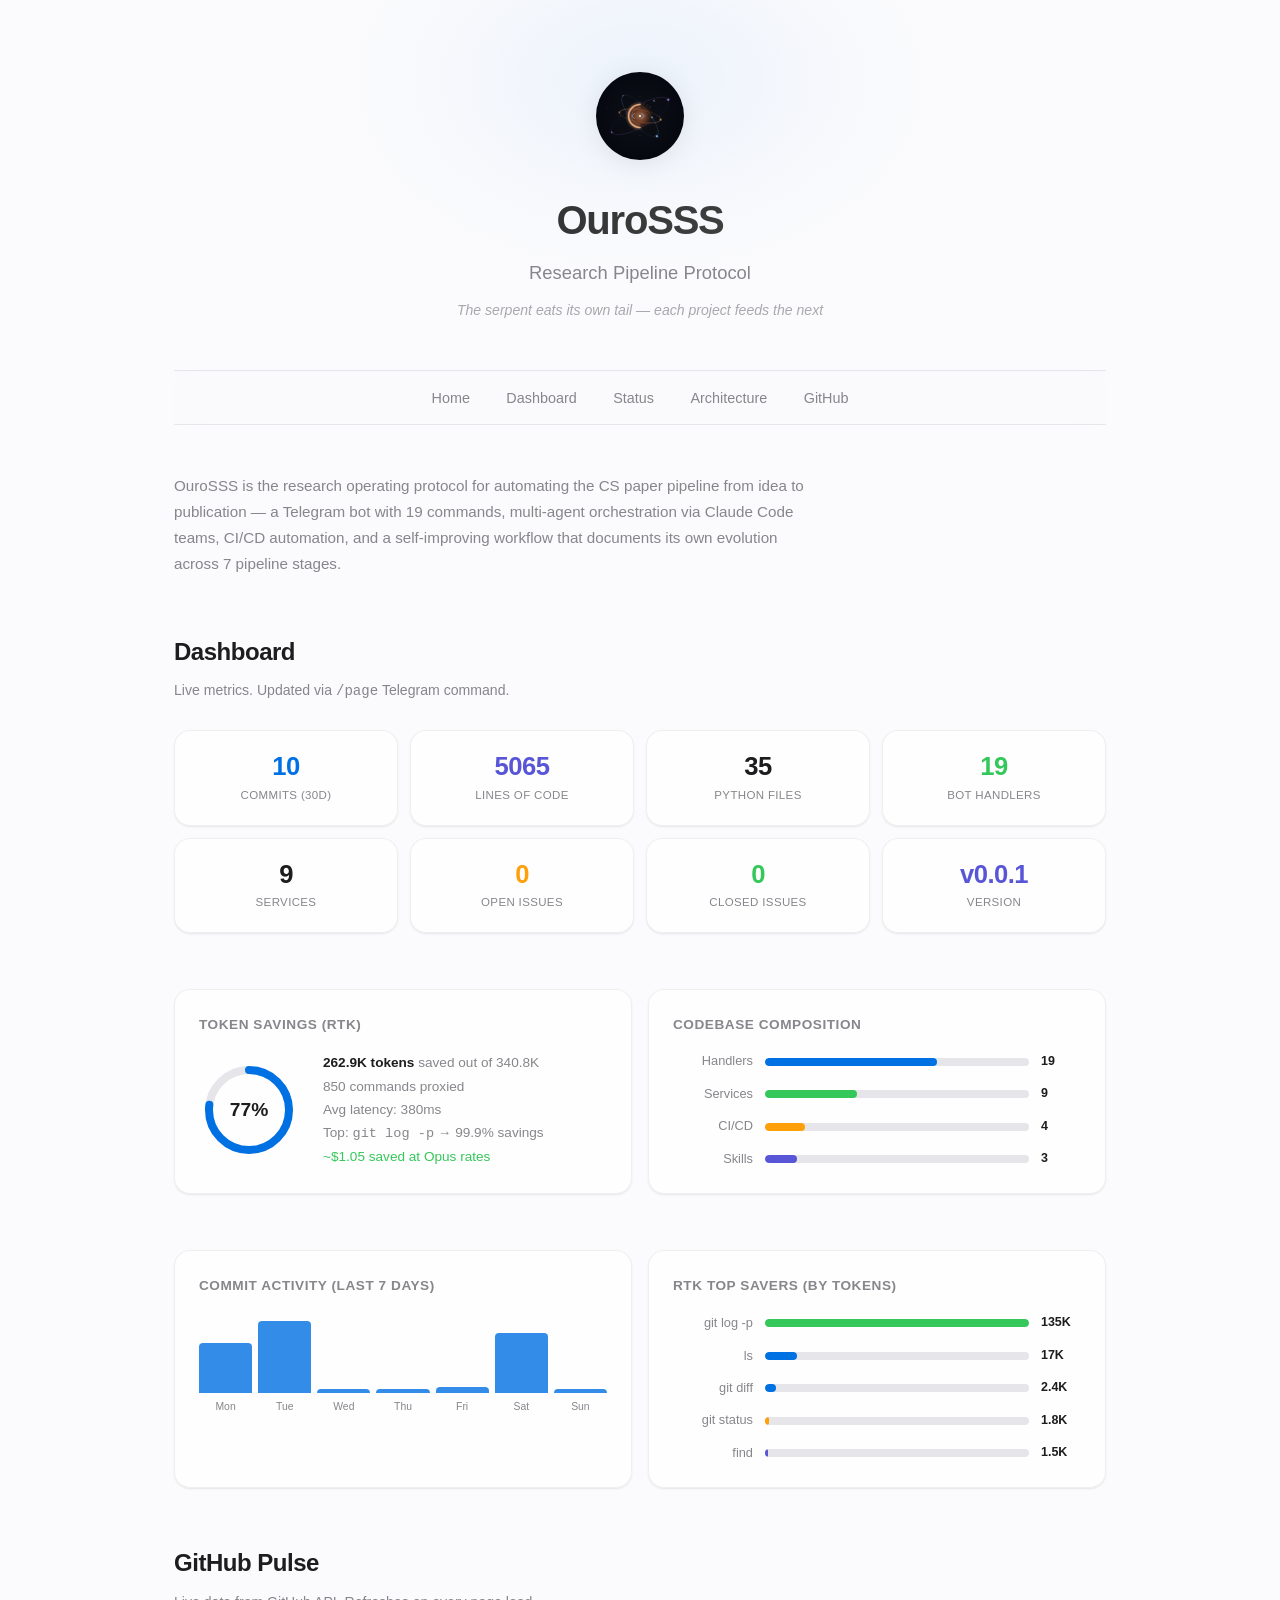
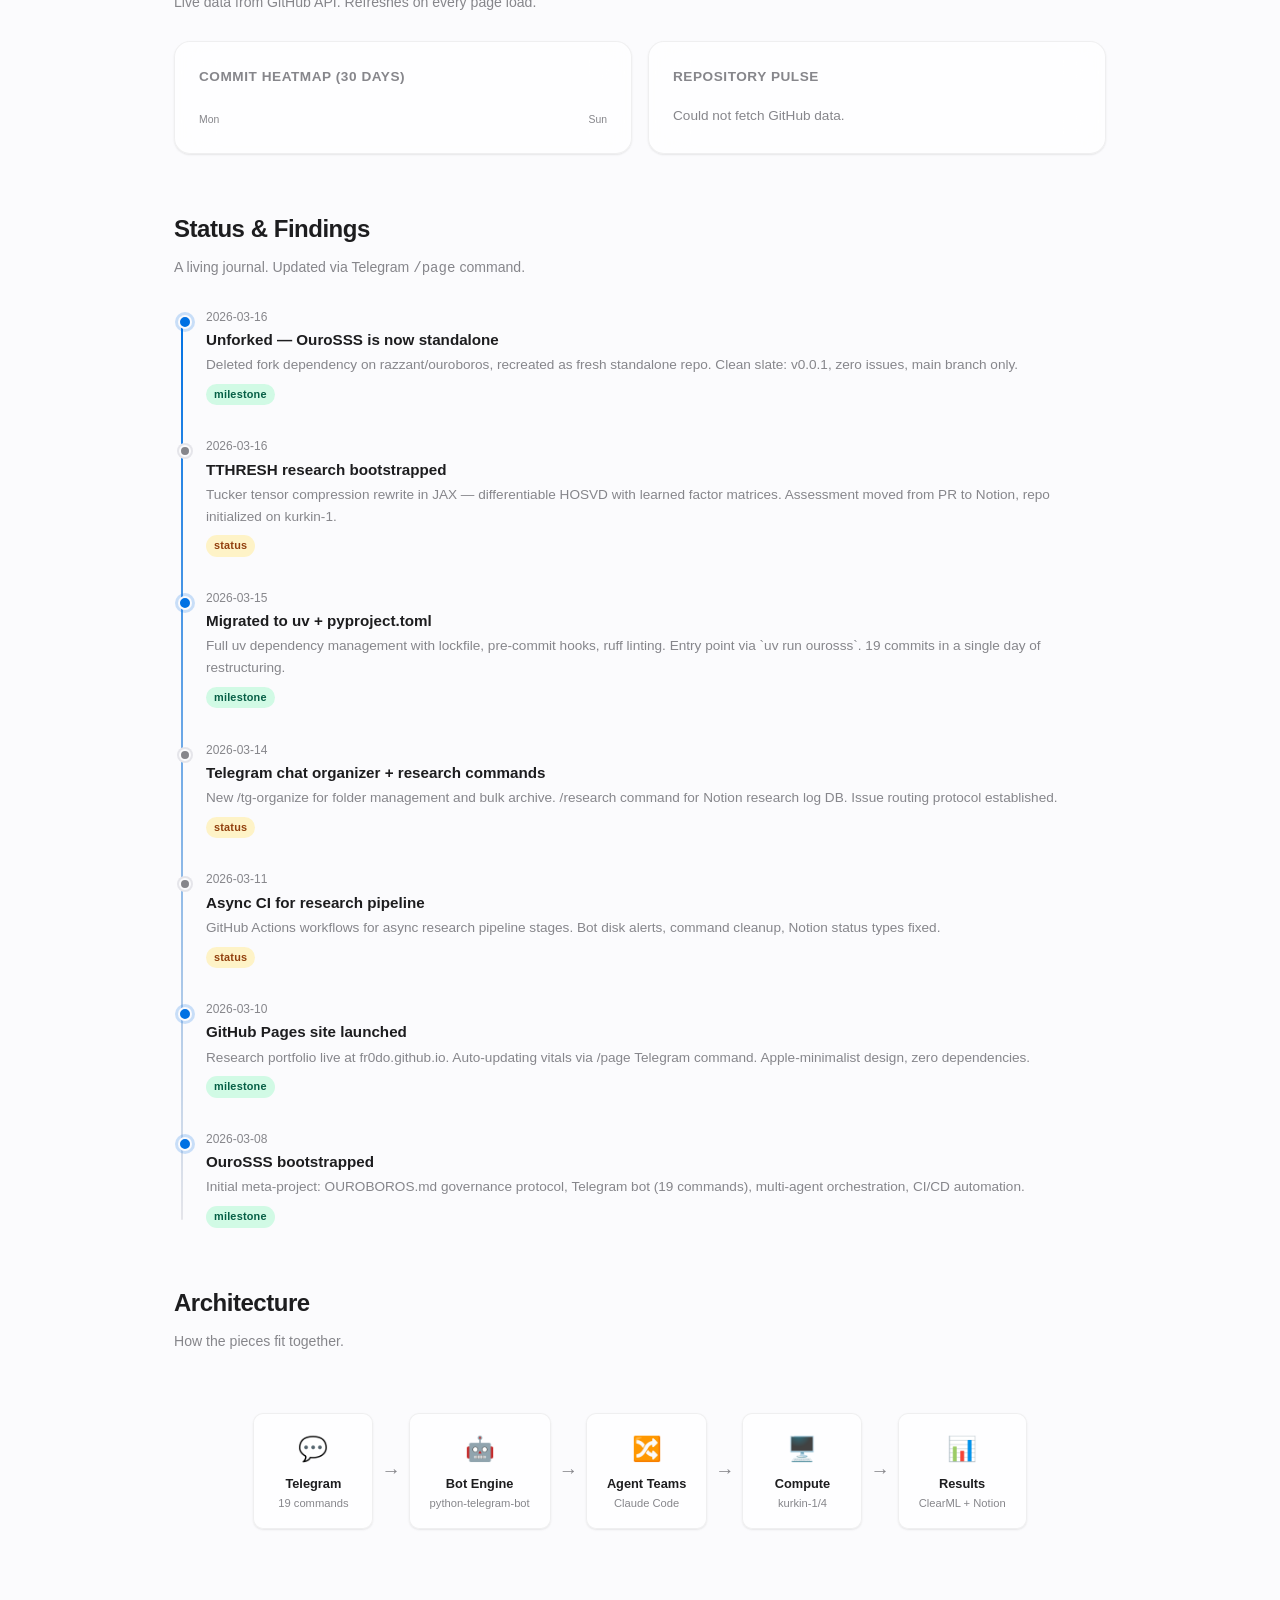
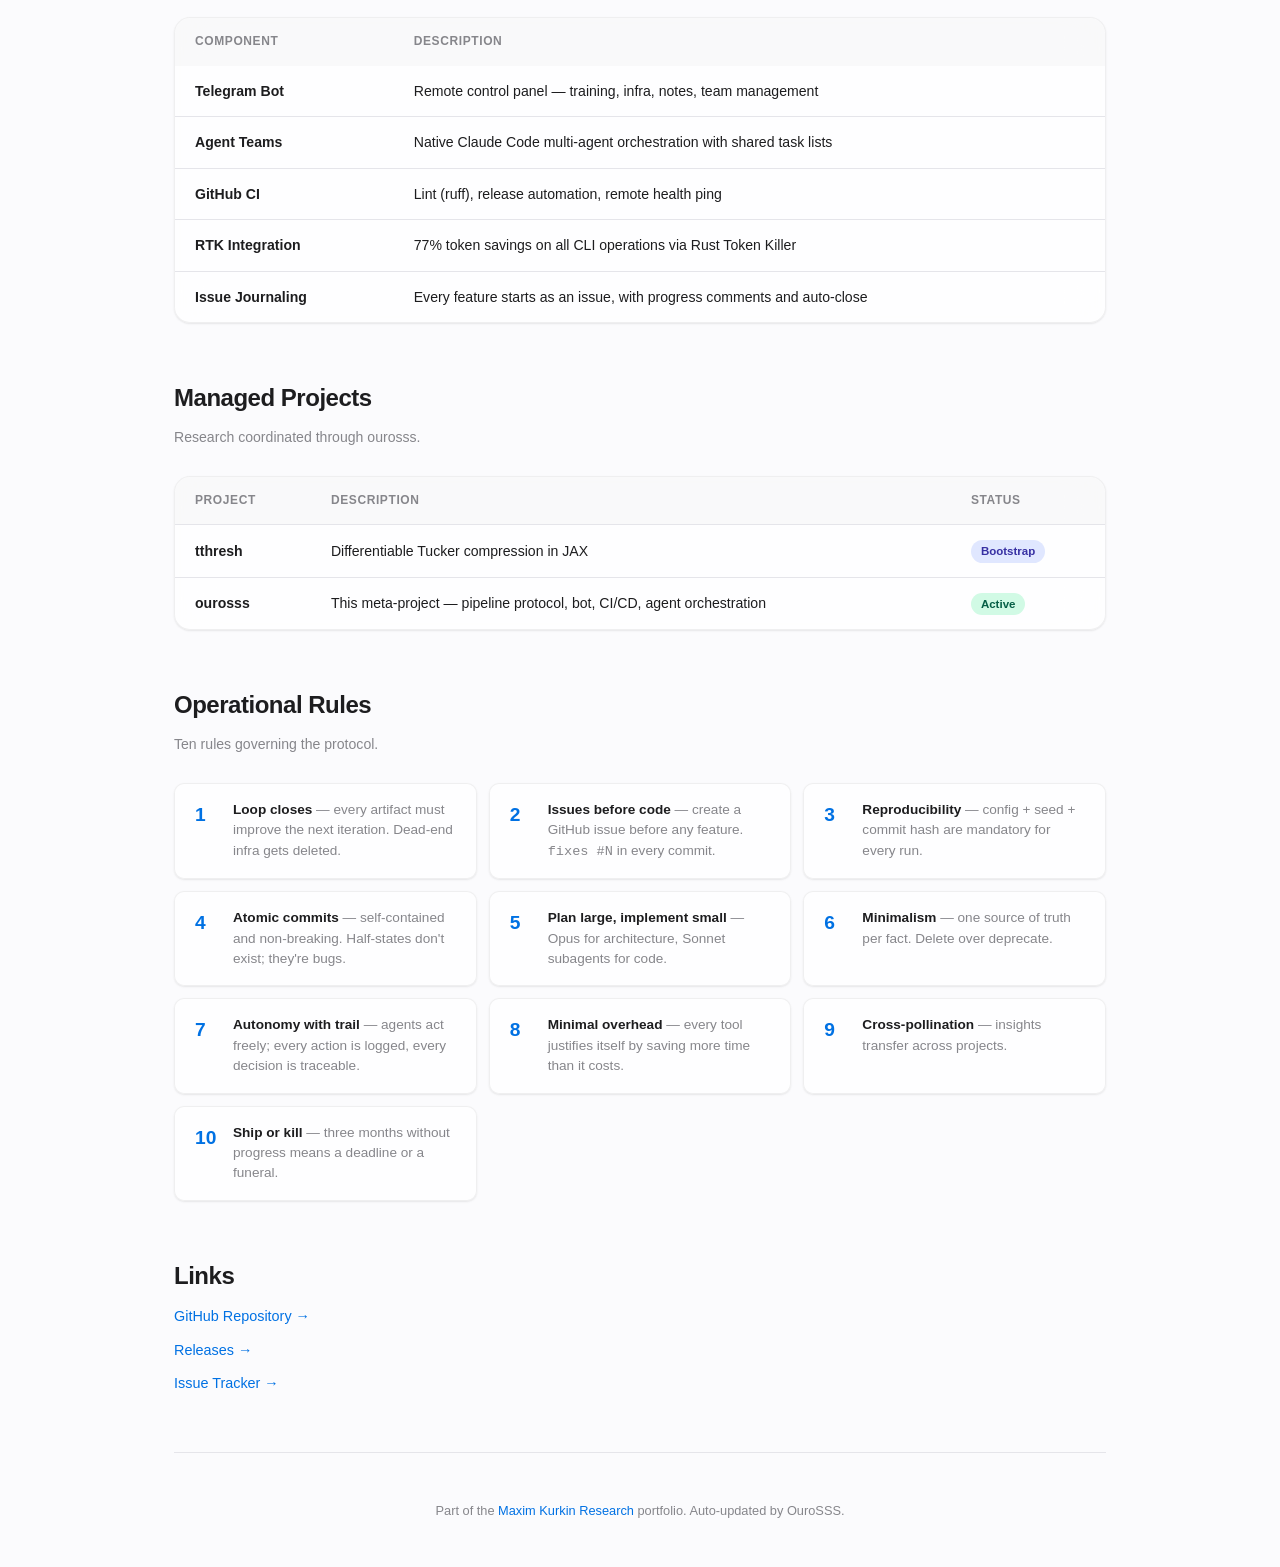
==== commit a6d722d8: "[doc] refresh site: unforked ourosss, TTHRESH card, GitHub Pulse dashboard - Updated vitals: v0.0.1," ====
--- a/ouroboros/index.html
+++ b/ouroboros/index.html
@@ -34,7 +34,7 @@
     <!-- VITALS:START — auto-updated by /page command -->
     <div class="metrics-grid" id="vitals">
       <div class="metric-card accent-blue">
-        <div class="value" id="v-commits">71</div>
+        <div class="value" id="v-commits">10</div>
         <div class="metric-label">Commits (30d)</div>
       </div>
       <div class="metric-card accent-indigo">
@@ -54,15 +54,15 @@
         <div class="metric-label">Services</div>
       </div>
       <div class="metric-card accent-amber">
-        <div class="value" id="v-issues-open">5</div>
+        <div class="value" id="v-issues-open">0</div>
         <div class="metric-label">Open Issues</div>
       </div>
       <div class="metric-card accent-green">
-        <div class="value" id="v-issues-closed">25</div>
+        <div class="value" id="v-issues-closed">0</div>
         <div class="metric-label">Closed Issues</div>
       </div>
       <div class="metric-card accent-indigo">
-        <div class="value" id="v-version">v7.0.0</div>
+        <div class="value" id="v-version">v0.0.1</div>
         <div class="metric-label">Version</div>
       </div>
     </div>
@@ -78,14 +78,14 @@
               <circle class="ring-bg" cx="50" cy="50" r="40"/>
               <circle class="ring-fill" cx="50" cy="50" r="40" id="rtk-ring"/>
             </svg>
-            <div class="ring-label" id="rtk-pct">78%</div>
+            <div class="ring-label" id="rtk-pct">77%</div>
           </div>
           <div class="ring-details">
-            <strong>241K tokens</strong> saved out of 310K<br>
-            436 commands proxied<br>
-            Avg latency: 287ms<br>
+            <strong>262.9K tokens</strong> saved out of 340.8K<br>
+            850 commands proxied<br>
+            Avg latency: 380ms<br>
             Top: <code>git log -p</code> → 99.9% savings<br>
-            <span style="color:var(--green)">~$0.50 saved at Opus rates</span>
+            <span style="color:var(--green)">~$1.05 saved at Opus rates</span>
           </div>
         </div>
       </div>
@@ -121,13 +121,13 @@
       <div class="chart-card">
         <h3>Commit Activity (last 7 days)</h3>
         <div class="bar-chart" id="commit-bars">
-          <div class="bar" style="height:15%"></div>
+          <div class="bar" style="height:70%"></div>
+          <div class="bar" style="height:100%"></div>
           <div class="bar" style="height:0%"></div>
           <div class="bar" style="height:0%"></div>
-          <div class="bar" style="height:100%"></div>
-          <div class="bar" style="height:85%"></div>
-          <div class="bar" style="height:40%"></div>
-          <div class="bar" style="height:20%"></div>
+          <div class="bar" style="height:9%"></div>
+          <div class="bar" style="height:83%"></div>
+          <div class="bar" style="height:4%"></div>
         </div>
         <div class="bar-labels">
           <span>Mon</span><span>Tue</span><span>Wed</span><span>Thu</span><span>Fri</span><span>Sat</span><span>Sun</span>
@@ -166,6 +166,27 @@
       </div>
     </div>
 
+    <!-- ═══ GITHUB PULSE ═══ -->
+    <h2 id="pulse">GitHub Pulse</h2>
+    <p class="section-desc">Live data from GitHub API. Refreshes on every page load.</p>
+
+    <div class="dashboard reveal">
+      <div class="chart-card">
+        <h3>Commit Heatmap (30 days)</h3>
+        <div id="heatmap" style="display:grid; grid-template-columns:repeat(7,1fr); gap:3px;"></div>
+        <div style="display:flex; justify-content:space-between; margin-top:8px;">
+          <span style="font-size:0.65rem; color:var(--text-secondary);">Mon</span>
+          <span style="font-size:0.65rem; color:var(--text-secondary);">Sun</span>
+        </div>
+      </div>
+      <div class="chart-card">
+        <h3>Repository Pulse</h3>
+        <div id="repo-pulse" style="font-size:0.85rem; color:var(--text-secondary); line-height:1.8;">
+          Loading...
+        </div>
+      </div>
+    </div>
+
     <!-- ═══ STATUS & FINDINGS ═══ -->
     <h2 id="status">Status &amp; Findings</h2>
     <p class="section-desc">A living journal. Updated via Telegram <code>/page</code> command.</p>
@@ -173,57 +194,45 @@
     <!-- STATUS:START — auto-updated by /page command -->
     <div class="timeline" id="status">
       <div class="timeline-entry milestone">
-        <div class="timeline-date">2026-03-10</div>
-        <div class="timeline-title">Status &amp; Findings section added to project page</div>
-        <div class="timeline-body">Living journal powered by /page Telegram command. Entries stored in status.json, rendered as Apple-minimalist timeline. Tags: status, finding, milestone.</div>
+        <div class="timeline-date">2026-03-16</div>
+        <div class="timeline-title">Unforked — OuroSSS is now standalone</div>
+        <div class="timeline-body">Deleted fork dependency on razzant/ouroboros, recreated as fresh standalone repo. Clean slate: v0.0.1, zero issues, main branch only.</div>
         <span class="timeline-tag milestone">milestone</span>
+      </div>
+      <div class="timeline-entry">
+        <div class="timeline-date">2026-03-16</div>
+        <div class="timeline-title">TTHRESH research bootstrapped</div>
+        <div class="timeline-body">Tucker tensor compression rewrite in JAX — differentiable HOSVD with learned factor matrices. Assessment moved from PR to Notion, repo initialized on kurkin-1.</div>
+        <span class="timeline-tag status">status</span>
+      </div>
+      <div class="timeline-entry milestone">
+        <div class="timeline-date">2026-03-15</div>
+        <div class="timeline-title">Migrated to uv + pyproject.toml</div>
+        <div class="timeline-body">Full uv dependency management with lockfile, pre-commit hooks, ruff linting. Entry point via `uv run ourosss`. 19 commits in a single day of restructuring.</div>
+        <span class="timeline-tag milestone">milestone</span>
+      </div>
+      <div class="timeline-entry">
+        <div class="timeline-date">2026-03-14</div>
+        <div class="timeline-title">Telegram chat organizer + research commands</div>
+        <div class="timeline-body">New /tg-organize for folder management and bulk archive. /research command for Notion research log DB. Issue routing protocol established.</div>
+        <span class="timeline-tag status">status</span>
+      </div>
+      <div class="timeline-entry">
+        <div class="timeline-date">2026-03-11</div>
+        <div class="timeline-title">Async CI for research pipeline</div>
+        <div class="timeline-body">GitHub Actions workflows for async research pipeline stages. Bot disk alerts, command cleanup, Notion status types fixed.</div>
+        <span class="timeline-tag status">status</span>
       </div>
       <div class="timeline-entry milestone">
         <div class="timeline-date">2026-03-10</div>
         <div class="timeline-title">GitHub Pages site launched</div>
-        <div class="timeline-body">Research portfolio live at fr0do.github.io. Ouroboros project page with auto-updating vitals via /page Telegram command. Apple-minimalist design, zero dependencies.</div>
+        <div class="timeline-body">Research portfolio live at fr0do.github.io. Auto-updating vitals via /page Telegram command. Apple-minimalist design, zero dependencies.</div>
         <span class="timeline-tag milestone">milestone</span>
-      </div>
-      <div class="timeline-entry milestone">
-        <div class="timeline-date">2026-03-09</div>
-        <div class="timeline-title">Issue journaling workflow established</div>
-        <div class="timeline-body">Every feature now starts as a GitHub issue with self-discussion in comments. /feature Telegram command creates structured issues. /vitals dashboard shows project health as a 2x2 chart.</div>
-        <span class="timeline-tag milestone">milestone</span>
-      </div>
-      <div class="timeline-entry">
-        <div class="timeline-date">2026-03-09</div>
-        <div class="timeline-title">Multi-agent orchestration integrated</div>
-        <div class="timeline-body">Native Claude Code agent teams (3-5 teammates, shared task list, plan approval gates) replaced the filesystem-based team/ fallback. Parallel agent implementation with zero file conflicts.</div>
-        <span class="timeline-tag status">status</span>
-      </div>
-      <div class="timeline-entry">
-        <div class="timeline-date">2026-03-09</div>
-        <div class="timeline-title">CI/CD pipeline: ruff, stale bot, release automation</div>
-        <div class="timeline-body">Pre-commit with ruff linting on push. Stale issue bot (90d stale, 30d close). Release workflow on tag push. Upstream sync from razzant/ouroboros daily.</div>
-        <span class="timeline-tag status">status</span>
-      </div>
-      <div class="timeline-entry">
-        <div class="timeline-date">2026-03-09</div>
-        <div class="timeline-title">Telegram bot: 19 commands operational</div>
-        <div class="timeline-body">Full remote control panel: /run, /stop, /logs, /metrics, /completions, /ckpt, /disk, /sync, /gpu, /crashlog, /vitals, /feature, /page, /team, /note, /task, /update, /eval, /tg-organize. Runs on kurkin-1 compute node.</div>
-        <span class="timeline-tag status">status</span>
-      </div>
-      <div class="timeline-entry">
-        <div class="timeline-date">2026-03-09</div>
-        <div class="timeline-title">RTK token savings: 60-90% on CLI operations</div>
-        <div class="timeline-body">Rust Token Killer auto-proxies all shell commands via Claude Code hook. Massive context window savings on git, file listing, and dev operations.</div>
-        <span class="timeline-tag finding">finding</span>
-      </div>
-      <div class="timeline-entry">
-        <div class="timeline-date">2026-03-08</div>
-        <div class="timeline-title">Spectral-R1: curriculum GRPO training in progress</div>
-        <div class="timeline-body">LFM2.5-1.2B-Thinking with spectral energy rewards. Dataset v3 (adjacency lists, 3-6 nodes, forced 2+ hops). Strong conciseness rewards shaping reasoning length.</div>
-        <span class="timeline-tag finding">finding</span>
       </div>
       <div class="timeline-entry milestone">
         <div class="timeline-date">2026-03-08</div>
         <div class="timeline-title">OuroSSS bootstrapped</div>
-        <div class="timeline-body">Initial meta-project created via Cowork. OUROBOROS.md governance protocol, Telegram bot skeleton, project registry for s_cot, long-vqa, bbbo.</div>
+        <div class="timeline-body">Initial meta-project: OUROBOROS.md governance protocol, Telegram bot (19 commands), multi-agent orchestration, CI/CD automation.</div>
         <span class="timeline-tag milestone">milestone</span>
       </div>
     </div>
@@ -273,8 +282,8 @@
         <tbody>
           <tr><td><strong>Telegram Bot</strong></td><td>Remote control panel — training, infra, notes, team management</td></tr>
           <tr><td><strong>Agent Teams</strong></td><td>Native Claude Code multi-agent orchestration with shared task lists</td></tr>
-          <tr><td><strong>GitHub CI</strong></td><td>Lint (ruff), release automation, upstream sync, remote health ping</td></tr>
-          <tr><td><strong>RTK Integration</strong></td><td>78% token savings on all CLI operations via Rust Token Killer</td></tr>
+          <tr><td><strong>GitHub CI</strong></td><td>Lint (ruff), release automation, remote health ping</td></tr>
+          <tr><td><strong>RTK Integration</strong></td><td>77% token savings on all CLI operations via Rust Token Killer</td></tr>
           <tr><td><strong>Issue Journaling</strong></td><td>Every feature starts as an issue, with progress comments and auto-close</td></tr>
         </tbody>
       </table>
@@ -305,6 +314,11 @@
             <td>Bayesian black-box optimization framework</td>
             <td><span class="status-pill green">Active Dev</span></td>
           </tr>
+          <tr data-repo="tthresh">
+            <td><strong>tthresh</strong></td>
+            <td>Differentiable Tucker compression in JAX</td>
+            <td><span class="status-pill indigo">Bootstrap</span></td>
+          </tr>
           <tr>
             <td><strong>ourosss</strong></td>
             <td>This meta-project — pipeline protocol, bot, CI/CD, agent orchestration</td>
@@ -399,7 +413,7 @@
 
     // Animate RTK ring on load
     window.addEventListener('load', () => {
-      const pct = 78;
+      const pct = 77;
       const circumference = 2 * Math.PI * 40; // r=40
       const offset = circumference * (1 - pct / 100);
       const ring = document.getElementById('rtk-ring');
@@ -407,6 +421,76 @@
         setTimeout(() => { ring.style.strokeDashoffset = offset; }, 300);
       }
     });
+
+    // GitHub Pulse — live API data
+    async function fetchGitHubPulse() {
+      const repo = 'Fr0do/ourosss';
+      try {
+        // Fetch commit activity for heatmap
+        const commitsRes = await fetch(`https://api.github.com/repos/${repo}/commits?per_page=100`);
+        const commits = commitsRes.ok ? await commitsRes.json() : [];
+
+        // Build 30-day heatmap
+        const heatmap = document.getElementById('heatmap');
+        if (heatmap && commits.length) {
+          const counts = {};
+          commits.forEach(c => {
+            const d = c.commit.author.date.slice(0, 10);
+            counts[d] = (counts[d] || 0) + 1;
+          });
+          const maxCount = Math.max(...Object.values(counts), 1);
+          heatmap.innerHTML = '';
+          for (let i = 29; i >= 0; i--) {
+            const d = new Date();
+            d.setDate(d.getDate() - i);
+            const key = d.toISOString().slice(0, 10);
+            const count = counts[key] || 0;
+            const intensity = count / maxCount;
+            const color = count === 0
+              ? 'var(--border)'
+              : `rgba(0,113,227,${0.2 + intensity * 0.8})`;
+            const cell = document.createElement('div');
+            cell.style.cssText = `aspect-ratio:1; border-radius:3px; background:${color}; cursor:default;`;
+            cell.title = `${key}: ${count} commit${count !== 1 ? 's' : ''}`;
+            heatmap.appendChild(cell);
+          }
+        }
+
+        // Fetch repo info
+        const repoRes = await fetch(`https://api.github.com/repos/${repo}`);
+        const repoData = repoRes.ok ? await repoRes.json() : null;
+
+        const pulse = document.getElementById('repo-pulse');
+        if (pulse && repoData) {
+          const created = new Date(repoData.created_at);
+          const age = Math.floor((Date.now() - created) / 86400000);
+          pulse.textContent = '';
+          const grid = document.createElement('div');
+          grid.style.cssText = 'display:grid; grid-template-columns:1fr 1fr; gap:8px 24px;';
+          const items = [
+            [repoData.size, 'KB repo size'],
+            [commits.length, 'recent commits'],
+            [repoData.open_issues_count, 'open issues'],
+            [age, 'days old'],
+            [repoData.default_branch, 'default branch'],
+            [repoData.language || 'Python', 'primary lang'],
+          ];
+          items.forEach(([val, label]) => {
+            const cell = document.createElement('div');
+            const strong = document.createElement('strong');
+            strong.textContent = val;
+            cell.appendChild(strong);
+            cell.appendChild(document.createTextNode(' ' + label));
+            grid.appendChild(cell);
+          });
+          pulse.appendChild(grid);
+        }
+      } catch (e) {
+        const pulse = document.getElementById('repo-pulse');
+        if (pulse) pulse.textContent = 'Could not fetch GitHub data.';
+      }
+    }
+    fetchGitHubPulse();
   </script>
 </body>
 </html>
--- a/style.css
+++ b/style.css
@@ -734,6 +734,11 @@
   transform: translateY(0);
 }
 
+/* ─── Heatmap grid ─── */
+#heatmap {
+  grid-template-rows: repeat(auto-fill, 1fr);
+}
+
 /* ─── Responsive ─── */
 @media (max-width: 768px) {
   .metrics-grid { grid-template-columns: repeat(2, 1fr); }
